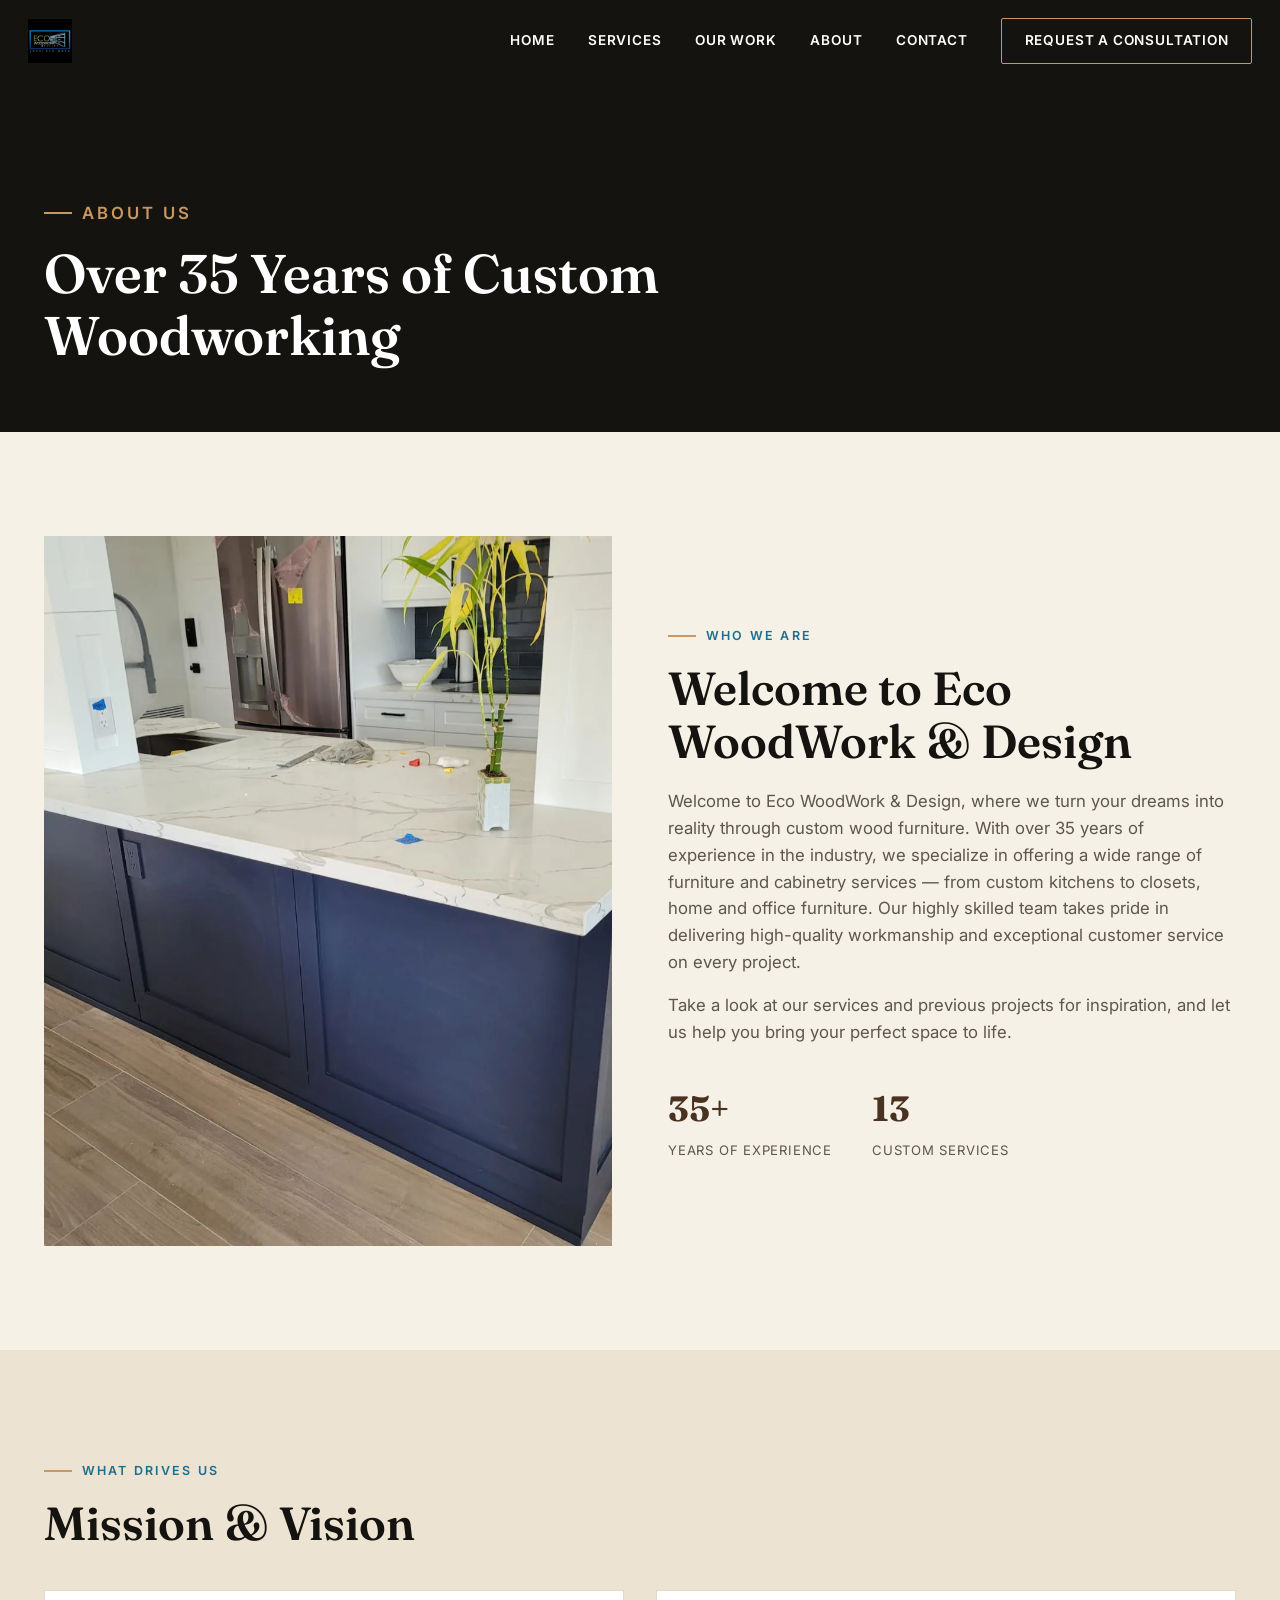
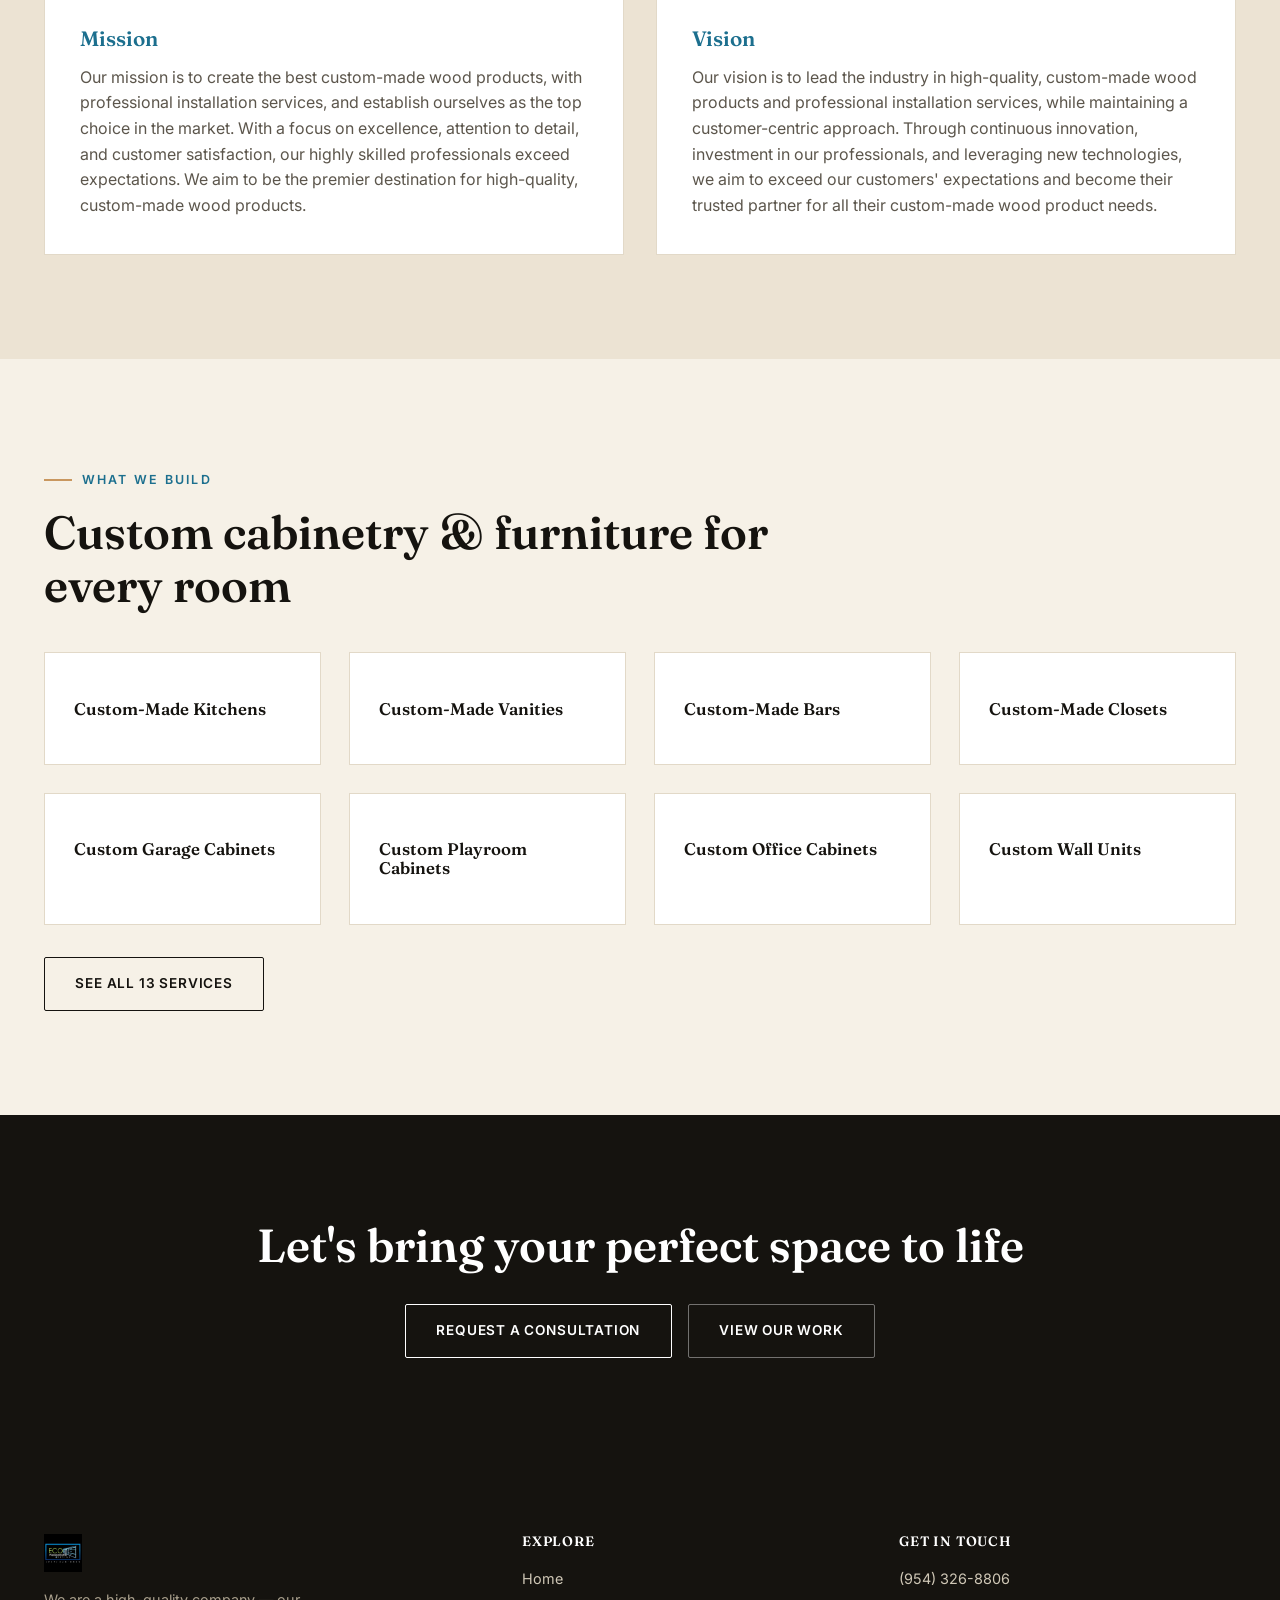
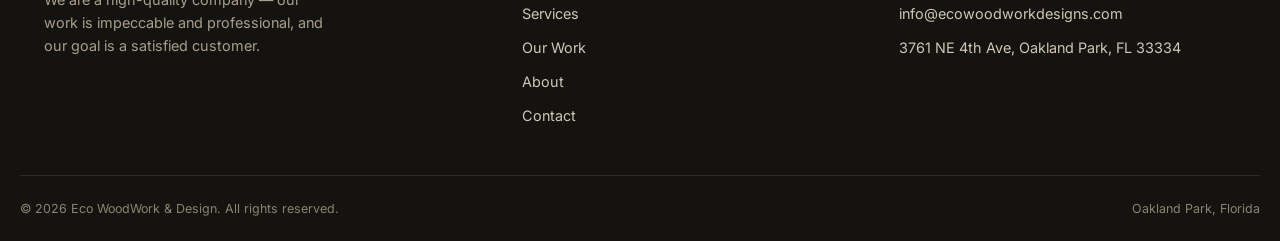
==== about/index.html @ cc2ccb41 "Build Eco WoodWork & Design site (kitchens, closets, vanities, bars, wall units, offices, custom fur" ====
<!DOCTYPE html>
<html lang="en">
<head>
<meta charset="UTF-8" />
<meta name="viewport" content="width=device-width, initial-scale=1.0" />
<title>About Us | Eco WoodWork &amp; Design</title>
<meta name="description" content="Eco WoodWork & Design has over 35 years of experience building custom kitchens, closets, and home and office furniture in Oakland Park, FL." />
<link rel="canonical" href="https://ecowoodworkdesigns.com/about/" />
<meta name="robots" content="index, follow" />
<link rel="icon" type="image/png" sizes="32x32" href="/assets/logo/favicon-32.png" />
<link rel="apple-touch-icon" sizes="180x180" href="/assets/logo/apple-touch-icon.png" />
<link rel="preconnect" href="https://fonts.googleapis.com" />
<link rel="preconnect" href="https://fonts.gstatic.com" crossorigin />
<link href="https://fonts.googleapis.com/css2?family=Fraunces:opsz,wght@9..144,500;9..144,600;9..144,700&family=Inter:wght@400;500;600;700&display=swap" rel="stylesheet" />
<link rel="stylesheet" href="/css/styles.css?v=1" />
</head>
<body>

<header class="site-header is-scrolled">
  <a href="/" class="logo" aria-label="Eco WoodWork & Design — home">
    <img src="/assets/logo/eco-logo.webp" alt="Eco WoodWork &amp; Design" width="46" height="46" />
  </a>
  <button class="menu-toggle" aria-label="Toggle menu" aria-expanded="false">
    <span></span><span></span><span></span>
  </button>
  <nav class="main-nav">
    <a href="/">Home</a>
    <a href="/services/">Services</a>
    <a href="/work/">Our Work</a>
    <a href="/about/">About</a>
    <a href="/contact/">Contact</a>
    <a href="/contact/" class="btn btn-solid nav-cta">Request a Consultation</a>
  </nav>
</header>

<section class="page-hero">
  <div class="container">
    <p class="eyebrow">About Us</p>
    <h1 data-animate>Over 35 Years of Custom Woodworking</h1>
  </div>
</section>

<section class="section">
  <div class="container about-block">
    <div data-animate>
      <img src="/assets/images/gallery/kitchens/kitchen-06.webp" alt="Custom kitchen island built by Eco WoodWork & Design" />
    </div>
    <div data-animate data-animate-delay="1">
      <p class="eyebrow">Who We Are</p>
      <h2 class="section-title">Welcome to Eco WoodWork &amp; Design</h2>
      <p style="color:var(--graphite); margin-top:1.2rem; font-size:1.05rem;">Welcome to Eco WoodWork &amp; Design, where we turn your dreams into reality through custom wood furniture. With over 35 years of experience in the industry, we specialize in offering a wide range of furniture and cabinetry services — from custom kitchens to closets, home and office furniture. Our highly skilled team takes pride in delivering high-quality workmanship and exceptional customer service on every project.</p>
      <p style="color:var(--graphite); margin-top:1rem; font-size:1.05rem;">Take a look at our services and previous projects for inspiration, and let us help you bring your perfect space to life.</p>
      <div class="stat-row">
        <div class="stat"><strong>35+</strong><span>Years of Experience</span></div>
        <div class="stat"><strong>13</strong><span>Custom Services</span></div>
      </div>
    </div>
  </div>
</section>

<section class="section" style="background:var(--cream-deep);">
  <div class="container">
    <p class="eyebrow" data-animate>What Drives Us</p>
    <h2 class="section-title" data-animate data-animate-delay="1">Mission &amp; Vision</h2>
    <div class="mv-grid" style="margin-top:2.5rem;">
      <div class="mv-card" data-animate>
        <h3>Mission</h3>
        <p>Our mission is to create the best custom-made wood products, with professional installation services, and establish ourselves as the top choice in the market. With a focus on excellence, attention to detail, and customer satisfaction, our highly skilled professionals exceed expectations. We aim to be the premier destination for high-quality, custom-made wood products.</p>
      </div>
      <div class="mv-card" data-animate data-animate-delay="1">
        <h3>Vision</h3>
        <p>Our vision is to lead the industry in high-quality, custom-made wood products and professional installation services, while maintaining a customer-centric approach. Through continuous innovation, investment in our professionals, and leveraging new technologies, we aim to exceed our customers' expectations and become their trusted partner for all their custom-made wood product needs.</p>
      </div>
    </div>
  </div>
</section>

<section class="section">
  <div class="container">
    <p class="eyebrow" data-animate>What We Build</p>
    <h2 class="section-title" data-animate data-animate-delay="1">Custom cabinetry &amp; furniture for every room</h2>
    <div class="grid cols-4" style="margin-top:2.5rem;">
      <div class="service-card" data-animate><h3 style="font-size:1.05rem;">Custom-Made Kitchens</h3></div>
      <div class="service-card" data-animate data-animate-delay="1"><h3 style="font-size:1.05rem;">Custom-Made Vanities</h3></div>
      <div class="service-card" data-animate data-animate-delay="2"><h3 style="font-size:1.05rem;">Custom-Made Bars</h3></div>
      <div class="service-card" data-animate data-animate-delay="3"><h3 style="font-size:1.05rem;">Custom-Made Closets</h3></div>
      <div class="service-card" data-animate><h3 style="font-size:1.05rem;">Custom Garage Cabinets</h3></div>
      <div class="service-card" data-animate data-animate-delay="1"><h3 style="font-size:1.05rem;">Custom Playroom Cabinets</h3></div>
      <div class="service-card" data-animate data-animate-delay="2"><h3 style="font-size:1.05rem;">Custom Office Cabinets</h3></div>
      <div class="service-card" data-animate data-animate-delay="3"><h3 style="font-size:1.05rem;">Custom Wall Units</h3></div>
    </div>
    <div class="btn-row" style="margin-top:2rem;" data-animate>
      <a href="/services/" class="btn">See All 13 Services</a>
    </div>
  </div>
</section>

<section class="section" style="background:var(--ink); color:var(--white); text-align:center;">
  <div class="container">
    <h2 class="section-title" style="margin:0 auto; text-align:center; color:var(--white);" data-animate>Let's bring your perfect space to life</h2>
    <div class="btn-row" style="justify-content:center; margin-top:2rem;" data-animate data-animate-delay="1">
      <a href="/contact/" class="btn btn-light">Request a Consultation</a>
      <a href="/work/" class="btn" style="border-color:rgba(255,255,255,.4); color:var(--white);">View Our Work</a>
    </div>
  </div>
</section>

<footer class="site-footer">
  <div class="container footer-grid">
    <div>
      <a href="/" class="logo">
        <img src="/assets/logo/eco-logo.webp" alt="Eco WoodWork &amp; Design" width="42" height="42" />
      </a>
      <p class="footer-tagline">We are a high-quality company — our work is impeccable and professional, and our goal is a satisfied customer.</p>
    </div>
    <div>
      <h4>Explore</h4>
      <div class="footer-links">
        <a href="/">Home</a>
        <a href="/services/">Services</a>
        <a href="/work/">Our Work</a>
        <a href="/about/">About</a>
        <a href="/contact/">Contact</a>
      </div>
    </div>
    <div>
      <h4>Get In Touch</h4>
      <div class="footer-links">
        <a href="tel:+19543268806">(954) 326-8806</a>
        <a href="mailto:info@ecowoodworkdesigns.com">info@ecowoodworkdesigns.com</a>
        <a href="/contact/">3761 NE 4th Ave, Oakland Park, FL 33334</a>
      </div>
    </div>
  </div>
  <div class="container footer-bottom">
    <span>&copy; <span data-year></span> Eco WoodWork &amp; Design. All rights reserved.</span>
    <span>Oakland Park, Florida</span>
  </div>
</footer>

<script src="/js/main.js?v=1"></script>
</body>
</html>
---- css/styles.css ----
/* ============================================================
   ECO WOODWORK & DESIGN — Design System
   ============================================================ */

:root{
  --ink:#15130f;
  --ink-soft:#2a251d;
  --wood-dark:#4a3221;
  --wood:#8a5a34;
  --wood-light:#c9975f;
  --cream:#f6f1e7;
  --cream-deep:#ece3d3;
  --white:#ffffff;
  --graphite:#5c564c;
  --line:#e2d9c8;
  --cyan:#2e9fc4;
  --cyan-deep:#1c6f8e;
  --green:#6fa84b;

  --font-head:'Fraunces', Georgia, 'Times New Roman', serif;
  --font-body:'Inter', -apple-system, BlinkMacSystemFont, 'Segoe UI', sans-serif;

  --section-pad: 6.5rem;
  --container-w: 1240px;

  --ease: cubic-bezier(.22,.68,.32,1);
}

*,*::before,*::after{ box-sizing:border-box; }
html,body{ margin:0; padding:0; }
html{ overflow-x:clip; scroll-behavior:smooth; }
body{
  overflow-x:clip;
  background:var(--cream);
  color:var(--ink);
  font-family:var(--font-body);
  font-size:16px;
  line-height:1.6;
  -webkit-font-smoothing:antialiased;
}
@media (prefers-reduced-motion: reduce){
  html{ scroll-behavior:auto; }
}

img{ max-width:100%; display:block; }
a{ color:inherit; text-decoration:none; }
ul{ margin:0; padding:0; list-style:none; }
h1,h2,h3,h4{ font-family:var(--font-head); font-weight:600; line-height:1.15; margin:0; color:var(--ink); }
p{ margin:0; }
button{ font-family:inherit; cursor:pointer; }

:focus-visible{ outline:2px solid var(--cyan); outline-offset:3px; }

.container{ max-width:var(--container-w); margin:0 auto; padding:0 1.5rem; }
.section{ padding:var(--section-pad) 0; }
@media (max-width:720px){
  :root{ --section-pad:4rem; }
}

.eyebrow{
  display:inline-flex; align-items:center; gap:.6rem;
  font-size:.78rem; letter-spacing:.18em; text-transform:uppercase;
  color:var(--cyan-deep); font-weight:600; margin:0 0 1rem;
}
.eyebrow::before{ content:''; width:28px; height:2px; background:var(--wood-light); }

.section-title{ font-size:clamp(2rem,4vw,2.9rem); max-width:26ch; }
.section-lede{ font-size:1.1rem; color:var(--graphite); max-width:56ch; margin-top:1rem; }

/* ---------------- Buttons ---------------- */
.btn{
  display:inline-flex; align-items:center; justify-content:center; gap:.5rem;
  padding:.95rem 1.9rem; border-radius:2px; border:1.5px solid var(--ink);
  background:transparent; color:var(--ink);
  font-size:.85rem; font-weight:600; letter-spacing:.06em; text-transform:uppercase;
  transition:background .25s var(--ease), color .25s var(--ease), border-color .25s var(--ease), transform .2s var(--ease);
}
.btn:hover{ background:var(--ink); color:var(--white); transform:translateY(-2px); }
.btn-solid{ background:var(--ink); color:var(--white); }
.btn-solid:hover{ background:var(--wood-dark); border-color:var(--wood-dark); }
.btn-light{ border-color:var(--white); color:var(--white); }
.btn-light:hover{ background:var(--white); color:var(--ink); }
.btn-cyan{ background:var(--cyan-deep); border-color:var(--cyan-deep); color:var(--white); }
.btn-cyan:hover{ background:var(--cyan); border-color:var(--cyan); }
.btn-row{ display:flex; gap:1rem; flex-wrap:wrap; }

/* ---------------- Header / Nav ---------------- */
.site-header{
  position:fixed; top:0; left:0; right:0; z-index:1000;
  display:flex; align-items:center; justify-content:space-between;
  padding:1.1rem 1.75rem;
  transition:padding .3s var(--ease);
}
.site-header::before{
  content:''; position:absolute; inset:0; z-index:-1;
  background:rgba(21,19,15,0);
  transition:background .3s var(--ease), backdrop-filter .3s var(--ease);
}
.site-header.is-scrolled::before{
  background:rgba(21,19,15,.92);
  backdrop-filter:blur(10px);
}
.site-header.is-scrolled{ padding:.7rem 1.75rem; }

.logo{ display:flex; align-items:center; gap:.6rem; z-index:2; }
.logo img{ height:44px; width:auto; }
.logo small{ display:none; }

.main-nav{
  display:flex; align-items:center; gap:2.1rem;
}
.main-nav a{
  color:var(--white); font-size:.85rem; font-weight:600;
  letter-spacing:.06em; text-transform:uppercase;
  padding:.4rem 0; position:relative;
}
.main-nav a:not(.btn)::after{
  content:''; position:absolute; left:0; bottom:-2px; width:0; height:1px;
  background:var(--wood-light); transition:width .25s var(--ease);
}
.main-nav a:not(.btn):hover::after{ width:100%; }
.main-nav .nav-cta{
  border:1.5px solid var(--wood-light); color:var(--white);
  padding:.7rem 1.4rem; border-radius:2px;
}
.main-nav .nav-cta:hover{ background:var(--wood-light); color:var(--ink); }

.menu-toggle{
  display:none; flex-direction:column; justify-content:center; gap:5px;
  width:42px; height:42px; background:transparent; border:none; z-index:2;
}
.menu-toggle span{ display:block; width:24px; height:2px; background:var(--white); transition:transform .25s var(--ease), opacity .25s var(--ease); }
.menu-toggle[aria-expanded="true"] span:nth-child(1){ transform:translateY(7px) rotate(45deg); }
.menu-toggle[aria-expanded="true"] span:nth-child(2){ opacity:0; }
.menu-toggle[aria-expanded="true"] span:nth-child(3){ transform:translateY(-7px) rotate(-45deg); }

@media (max-width:900px){
  .menu-toggle{ display:flex; }
  .main-nav{
    position:fixed; inset:0; z-index:1;
    flex-direction:column; justify-content:center; align-items:flex-start;
    gap:1.4rem; padding:2rem 2rem;
    background:var(--ink);
    transform:translateX(100%); transition:transform .35s var(--ease);
  }
  .main-nav.is-open{ transform:translateX(0); }
  .main-nav a{ font-size:1.4rem; }
  .main-nav .nav-cta{ margin-top:1rem; }
}

/* ---------------- Hero ---------------- */
.hero{
  position:relative; min-height:100svh; display:flex; align-items:flex-end;
  background:var(--ink); color:var(--white); overflow:clip;
}
.hero-media{ position:absolute; inset:0; z-index:0; }
.hero-media img{ width:100%; height:100%; object-fit:cover; }
.hero-media::after{
  content:''; position:absolute; inset:0;
  background:linear-gradient(180deg, rgba(10,9,7,.35) 0%, rgba(10,9,7,.35) 40%, rgba(10,9,7,.88) 100%);
}
.hero-content{ position:relative; z-index:1; padding:8rem 1.5rem 5rem; max-width:var(--container-w); margin:0 auto; width:100%; }
.hero-eyebrow{
  font-size:.8rem; letter-spacing:.22em; text-transform:uppercase; color:var(--wood-light);
  font-weight:600; margin-bottom:1.2rem;
}
.hero-title{
  font-size:clamp(2.6rem,6vw,4.6rem); max-width:16ch; color:var(--white);
}
.hero-sub{ font-size:1.15rem; max-width:48ch; margin-top:1.3rem; color:#e9e2d3; }
.hero-actions{ display:flex; gap:1rem; margin-top:2.2rem; flex-wrap:wrap; }

/* ---------------- Data-animate ---------------- */
[data-animate]{
  opacity:0; transform:translateY(28px);
  transition:opacity .7s var(--ease), transform .7s var(--ease);
}
[data-animate].is-visible{ opacity:1; transform:none; }
[data-animate-delay="1"]{ transition-delay:.08s; }
[data-animate-delay="2"]{ transition-delay:.16s; }
[data-animate-delay="3"]{ transition-delay:.24s; }
[data-animate-delay="4"]{ transition-delay:.32s; }
@media (prefers-reduced-motion: reduce){
  [data-animate]{ opacity:1; transform:none; transition:none; }
}

/* ---------------- Brand statement ---------------- */
.statement{
  text-align:center; padding:5rem 0;
}
.statement p{
  font-family:var(--font-head); font-size:clamp(1.5rem,3vw,2.2rem);
  line-height:1.5; max-width:20ch; margin:0 auto; color:var(--ink-soft);
}
.statement .cyan{ color:var(--cyan-deep); }

/* ---------------- Cards / Grids ---------------- */
.grid{ display:grid; gap:1.75rem; }
.cols-2{ grid-template-columns:repeat(2,1fr); }
.cols-3{ grid-template-columns:repeat(3,1fr); }
.cols-4{ grid-template-columns:repeat(4,1fr); }
@media (max-width:960px){ .cols-3,.cols-4{ grid-template-columns:repeat(2,1fr); } }
@media (max-width:620px){ .cols-2,.cols-3,.cols-4{ grid-template-columns:1fr; } }

.service-card{
  background:var(--white); border:1px solid var(--line); padding:2.2rem 1.8rem;
  transition:transform .3s var(--ease), box-shadow .3s var(--ease), border-color .3s var(--ease);
}
.service-card:hover{ transform:translateY(-6px); box-shadow:0 20px 40px -20px rgba(21,19,15,.25); border-color:var(--wood-light); }
.service-card .num{ font-family:var(--font-head); font-size:.9rem; color:var(--wood-light); font-weight:600; }
.service-card h3{ font-size:1.25rem; margin:.7rem 0 .6rem; }
.service-card p{ color:var(--graphite); font-size:.95rem; }

/* ---------------- Process steps ---------------- */
.process-list{ display:grid; grid-template-columns:repeat(auto-fit,minmax(200px,1fr)); gap:1.5rem; margin-top:3rem; }
.process-step{
  position:relative; padding:1.8rem 1.4rem; background:var(--white); border:1px solid var(--line);
}
.process-step .step-num{
  display:inline-flex; align-items:center; justify-content:center;
  width:38px; height:38px; border-radius:50%; background:var(--wood-dark); color:var(--white);
  font-family:var(--font-head); font-weight:600; margin-bottom:1rem;
}
.process-step h4{ font-size:1.05rem; margin-bottom:.5rem; }
.process-step p{ font-size:.88rem; color:var(--graphite); }

/* ---------------- Featured work teaser / gallery ---------------- */
.masonry{
  columns:3 280px; column-gap:1.1rem;
}
.masonry figure{
  break-inside:avoid; margin:0 0 1.1rem; overflow:hidden; position:relative; background:var(--ink);
  cursor:zoom-in;
}
.masonry figure img{ width:100%; height:auto; display:block; transition:transform .5s var(--ease); }
.masonry figure:hover img{ transform:scale(1.045); }
.masonry figcaption{
  position:absolute; left:0; right:0; bottom:0; padding:1.4rem 1.1rem .9rem;
  background:linear-gradient(0deg, rgba(10,9,7,.82), transparent);
  color:var(--white); font-size:.82rem; letter-spacing:.04em; text-transform:uppercase; font-weight:600;
  opacity:0; transform:translateY(8px); transition:opacity .3s var(--ease), transform .3s var(--ease);
}
.masonry figure:hover figcaption{ opacity:1; transform:none; }
@media (max-width:720px){ .masonry{ columns:2 200px; } }
@media (max-width:460px){ .masonry{ columns:1; } }

.placeholder-figure{
  display:flex; align-items:center; justify-content:center; aspect-ratio:4/5;
  background:repeating-linear-gradient(135deg, var(--cream-deep), var(--cream-deep) 12px, var(--cream) 12px, var(--cream) 24px);
  border:1px dashed var(--wood-light); color:var(--graphite);
  font-size:.8rem; letter-spacing:.06em; text-transform:uppercase; text-align:center; padding:1.5rem;
}

.filter-bar{ display:flex; flex-wrap:wrap; gap:.6rem; margin:2.2rem 0 2.5rem; }
.filter-btn{
  padding:.55rem 1.15rem; border:1.5px solid var(--line); background:var(--white);
  font-size:.78rem; font-weight:600; letter-spacing:.05em; text-transform:uppercase;
  border-radius:999px; color:var(--graphite); transition:all .25s var(--ease);
}
.filter-btn:hover{ border-color:var(--wood-light); color:var(--ink); }
.filter-btn.is-active{ background:var(--ink); border-color:var(--ink); color:var(--white); }

/* Lightbox */
.lightbox{
  position:fixed; inset:0; z-index:2000; background:rgba(10,9,7,.95);
  display:flex; align-items:center; justify-content:center; padding:2rem;
  opacity:0; pointer-events:none; transition:opacity .3s var(--ease);
}
.lightbox.is-open{ opacity:1; pointer-events:auto; }
.lightbox img{ max-width:100%; max-height:88vh; margin:0 auto; }
.lightbox-close{
  position:absolute; top:1.5rem; right:1.5rem; width:44px; height:44px;
  border:1.5px solid rgba(255,255,255,.4); background:transparent; color:var(--white);
  border-radius:50%; font-size:1.3rem; line-height:1;
}
.lightbox-cap{ position:absolute; bottom:1.6rem; left:0; right:0; text-align:center; color:#e9e2d3; font-size:.85rem; letter-spacing:.04em; text-transform:uppercase; }

/* ---------------- About ---------------- */
.about-block{ display:grid; grid-template-columns:1fr 1fr; gap:3.5rem; align-items:center; }
.about-block img{ width:100%; height:100%; object-fit:cover; aspect-ratio:4/5; }
@media (max-width:820px){ .about-block{ grid-template-columns:1fr; } }
.stat-row{ display:flex; gap:2.5rem; margin-top:2.2rem; flex-wrap:wrap; }
.stat{ }
.stat strong{ display:block; font-family:var(--font-head); font-size:2.2rem; color:var(--wood-dark); }
.stat span{ font-size:.82rem; text-transform:uppercase; letter-spacing:.06em; color:var(--graphite); }

.mv-grid{ display:grid; grid-template-columns:1fr 1fr; gap:2rem; margin-top:1rem; }
@media (max-width:720px){ .mv-grid{ grid-template-columns:1fr; } }
.mv-card{ background:var(--white); border:1px solid var(--line); padding:2.2rem; }
.mv-card h3{ color:var(--cyan-deep); font-size:1.3rem; margin-bottom:.9rem; }
.mv-card p{ color:var(--graphite); }

/* ---------------- Contact ---------------- */
.contact-grid{ display:grid; grid-template-columns:1.1fr .9fr; gap:3.5rem; }
@media (max-width:900px){ .contact-grid{ grid-template-columns:1fr; } }
.contact-form{ display:flex; flex-direction:column; gap:1.2rem; }
.form-grid{ display:grid; grid-template-columns:1fr 1fr; gap:1.2rem; }
@media (max-width:560px){ .form-grid{ grid-template-columns:1fr; } }
.form-grid label,.contact-form > label{
  display:flex; flex-direction:column; gap:.5rem; font-size:.82rem; font-weight:600;
  letter-spacing:.04em; text-transform:uppercase; color:var(--ink-soft);
}
.full-width{ grid-column:1/-1; }
input,textarea{
  font-family:inherit; font-size:1rem; padding:.85rem 1rem; border:1.5px solid var(--line);
  background:var(--white); color:var(--ink); border-radius:2px; transition:border-color .2s var(--ease);
}
input:focus,textarea:focus{ border-color:var(--cyan); }
textarea{ resize:vertical; min-height:140px; }
.form-status{ font-size:.88rem; min-height:1.2em; }
.form-status.is-success{ color:var(--green); }
.form-status.is-error{ color:#b6462f; }

.contact-info-card{ background:var(--ink); color:var(--white); padding:2.6rem; }
.contact-info-card h3{ color:var(--white); font-size:1.3rem; margin-bottom:1.4rem; }
.contact-info-list{ display:flex; flex-direction:column; gap:1.2rem; }
.contact-info-list a,.contact-info-list span{ display:block; color:#e9e2d3; font-size:.95rem; }
.contact-info-list strong{ display:block; color:var(--wood-light); font-size:.75rem; text-transform:uppercase; letter-spacing:.06em; margin-bottom:.3rem; }
.contact-info-list a:hover{ color:var(--white); }
.map-wrap{ margin-top:1.6rem; border:1px solid rgba(255,255,255,.15); }
.map-wrap iframe{ width:100%; height:220px; border:0; filter:grayscale(.3); }

/* ---------------- Footer ---------------- */
.site-footer{ background:var(--ink); color:#cfc7b6; padding:4.5rem 0 0; }
.footer-grid{ display:grid; grid-template-columns:1.3fr 1fr 1fr; gap:2.5rem; padding-bottom:3rem; }
@media (max-width:720px){ .footer-grid{ grid-template-columns:1fr; } }
.site-footer .logo img{ height:38px; }
.footer-tagline{ margin-top:1rem; font-size:.9rem; max-width:32ch; color:#a89f8c; }
.site-footer h4{ color:var(--white); font-size:.85rem; letter-spacing:.06em; text-transform:uppercase; margin-bottom:1.1rem; }
.footer-links{ display:flex; flex-direction:column; gap:.7rem; }
.footer-links a{ font-size:.9rem; color:#cfc7b6; }
.footer-links a:hover{ color:var(--wood-light); }
.footer-bottom{
  display:flex; justify-content:space-between; flex-wrap:wrap; gap:.6rem;
  padding:1.4rem 0; border-top:1px solid rgba(255,255,255,.1); font-size:.78rem; color:#8b8371;
}

/* ---------------- Page hero (interior pages) ---------------- */
.page-hero{
  background:var(--ink); color:var(--white); padding:calc(var(--section-pad) + 5rem) 0 4rem;
}
.page-hero .eyebrow{ color:var(--wood-light); }
.page-hero h1{ color:var(--white); font-size:clamp(2.2rem,4.5vw,3.4rem); max-width:22ch; }
.page-hero p{ color:#d8d0bf; max-width:56ch; margin-top:1rem; font-size:1.05rem; }

.notice-band{
  background:var(--cream-deep); border:1px dashed var(--wood-light);
  padding:1.1rem 1.4rem; font-size:.88rem; color:var(--graphite); margin-top:2rem;
}
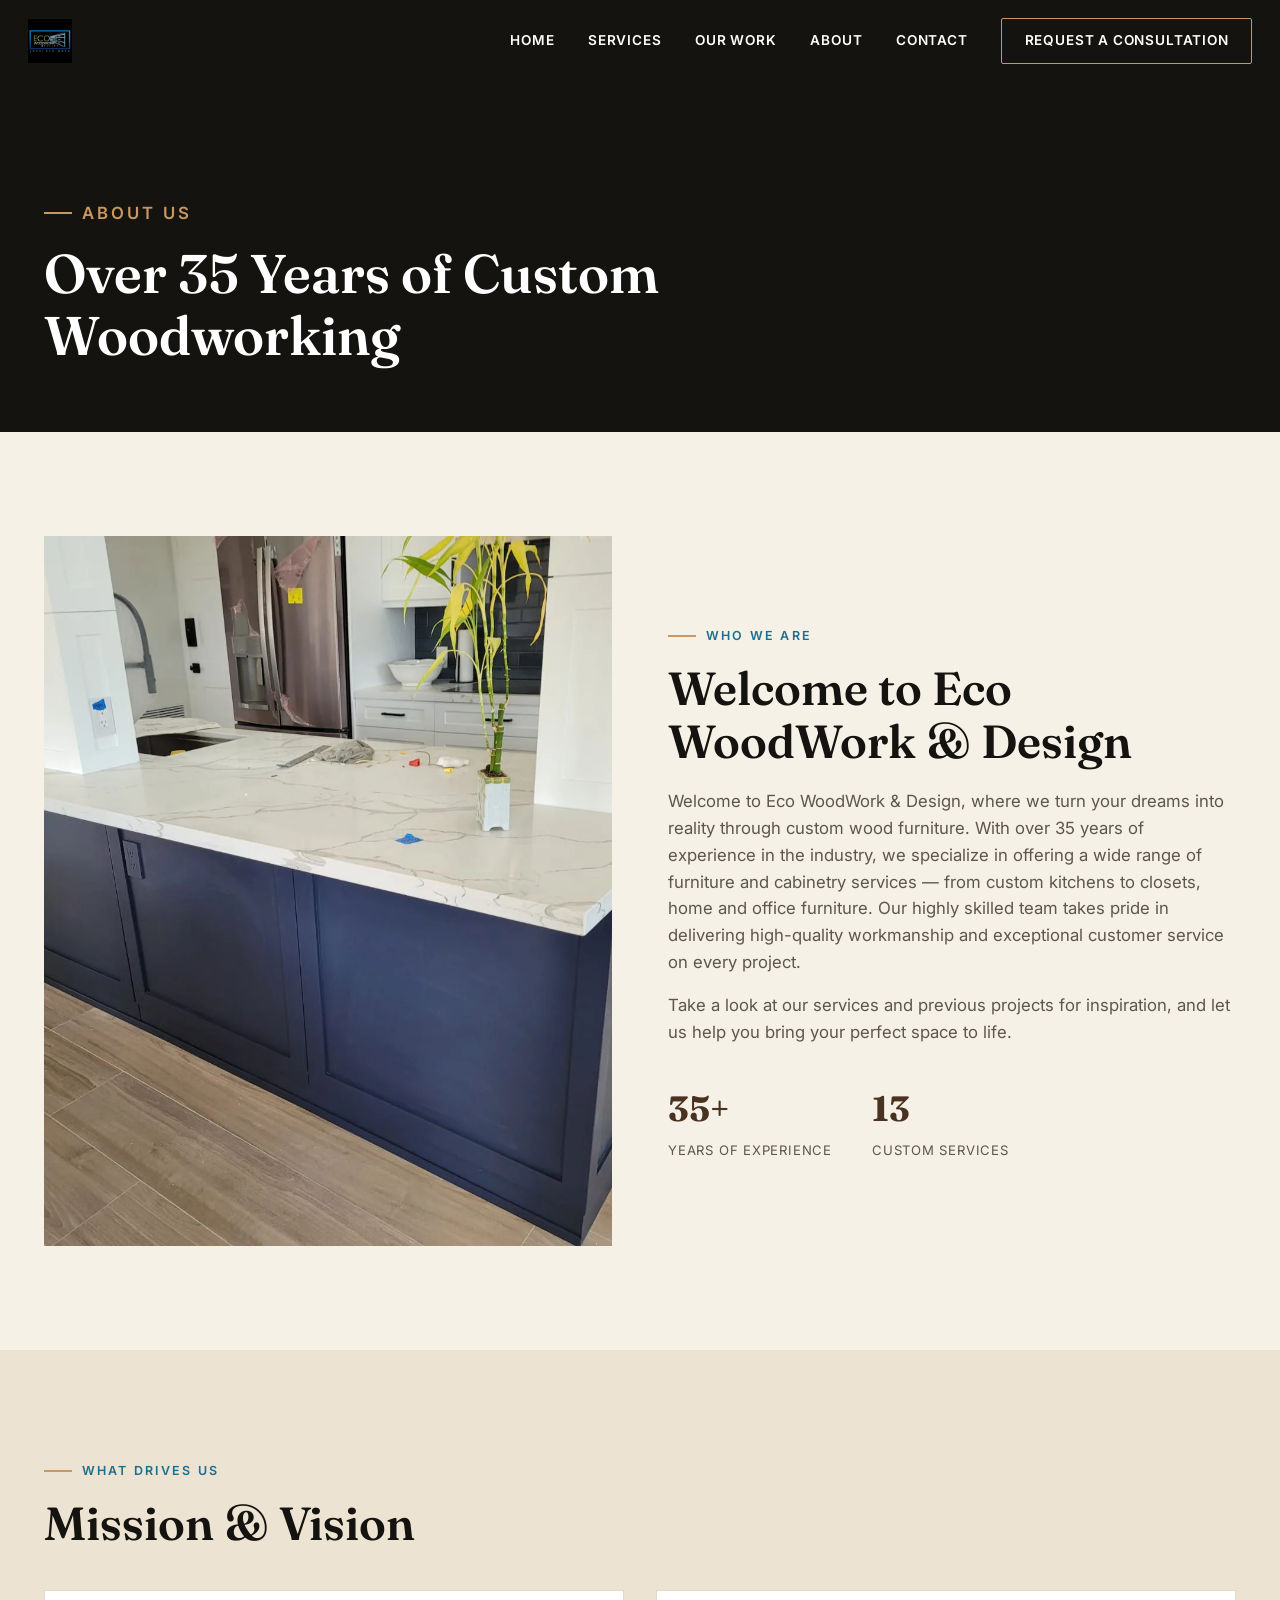
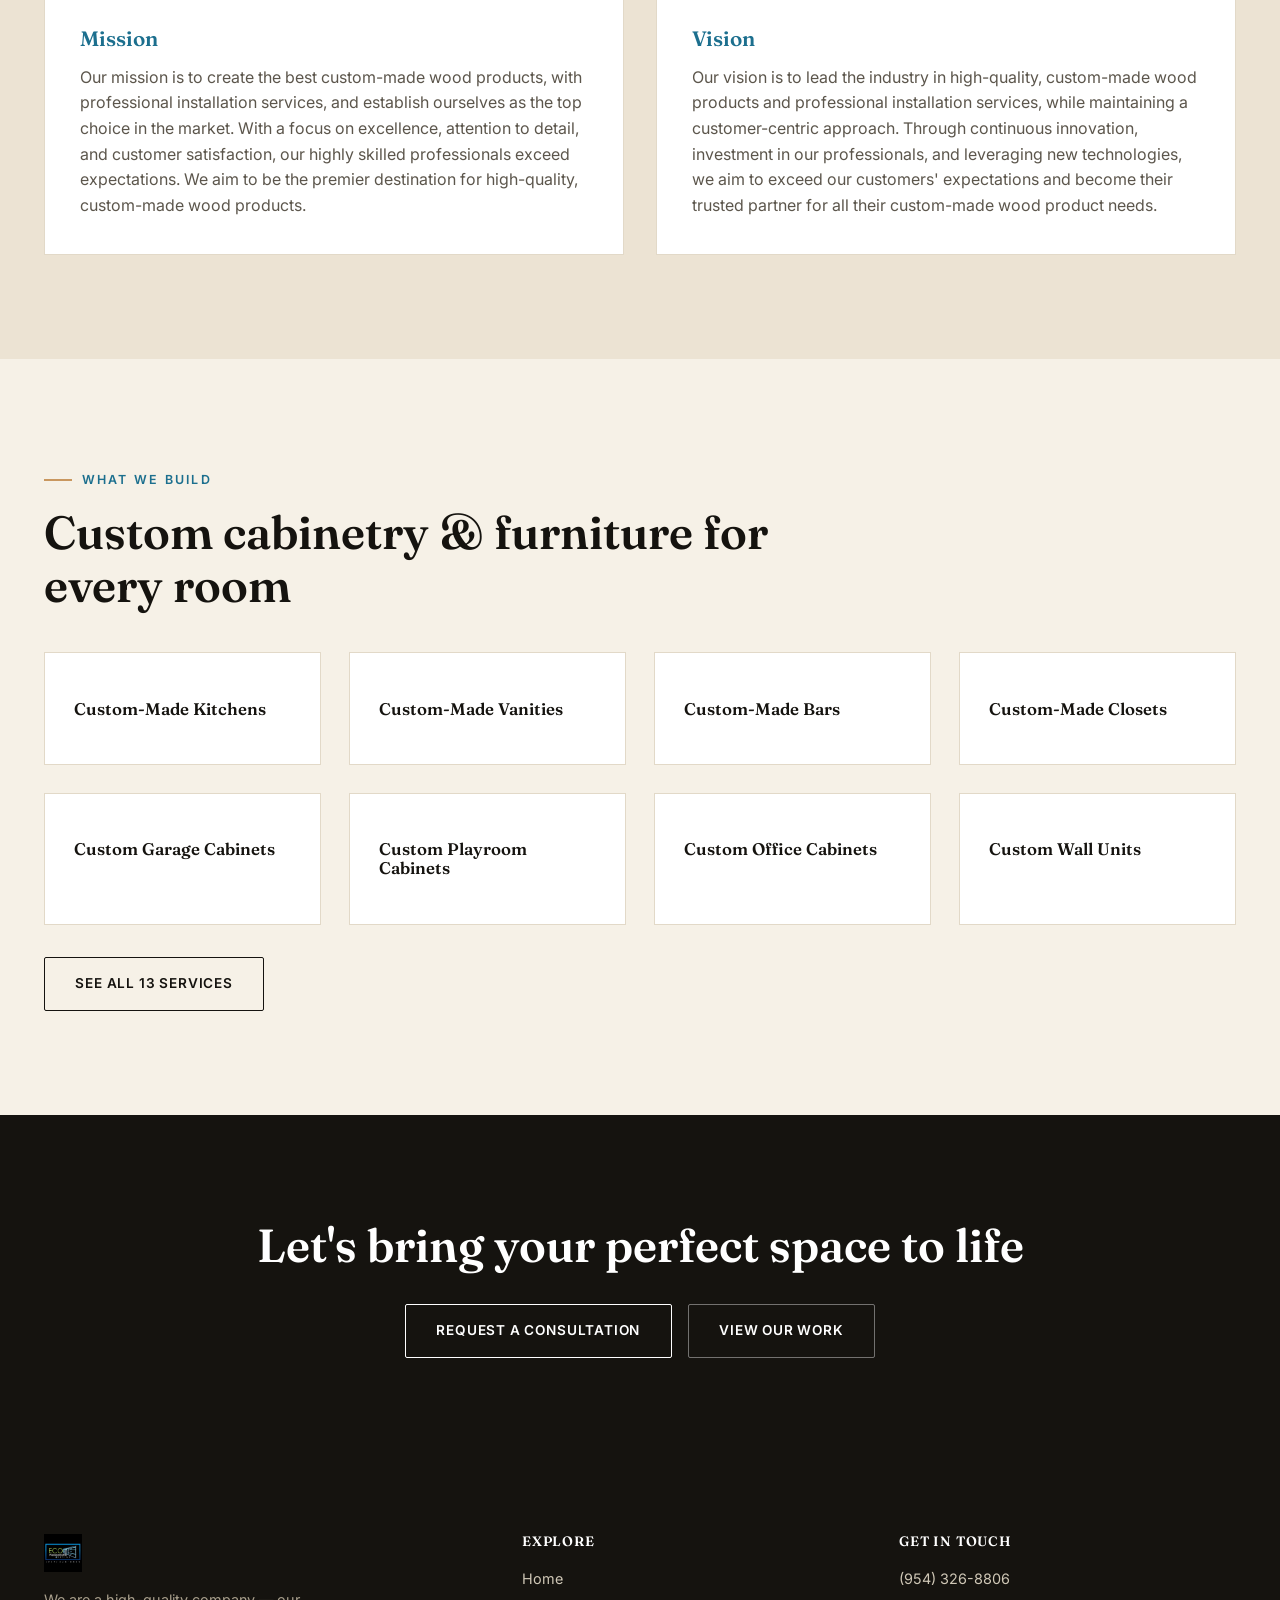
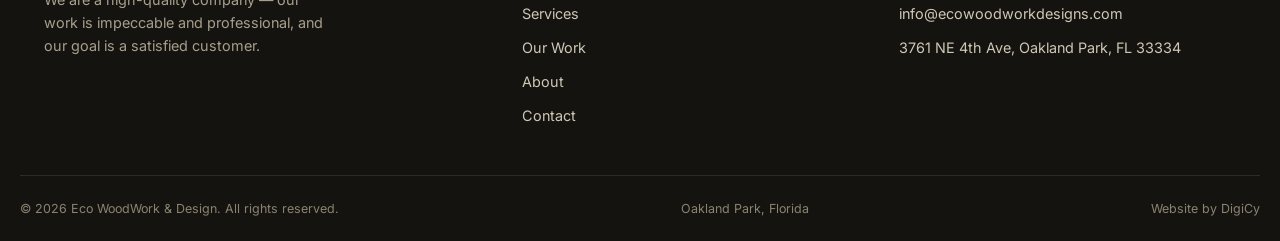
==== commit f2b92c45: "Agregar crédito 'Website by DigiCy' con enlace en el footer de todas las páginas" ====
--- a/about/index.html
+++ b/about/index.html
@@ -135,6 +135,7 @@
   <div class="container footer-bottom">
     <span>&copy; <span data-year></span> Eco WoodWork &amp; Design. All rights reserved.</span>
     <span>Oakland Park, Florida</span>
+    <span>Website by <a href="https://digicyus.com" target="_blank" rel="noopener">DigiCy</a></span>
   </div>
 </footer>
 
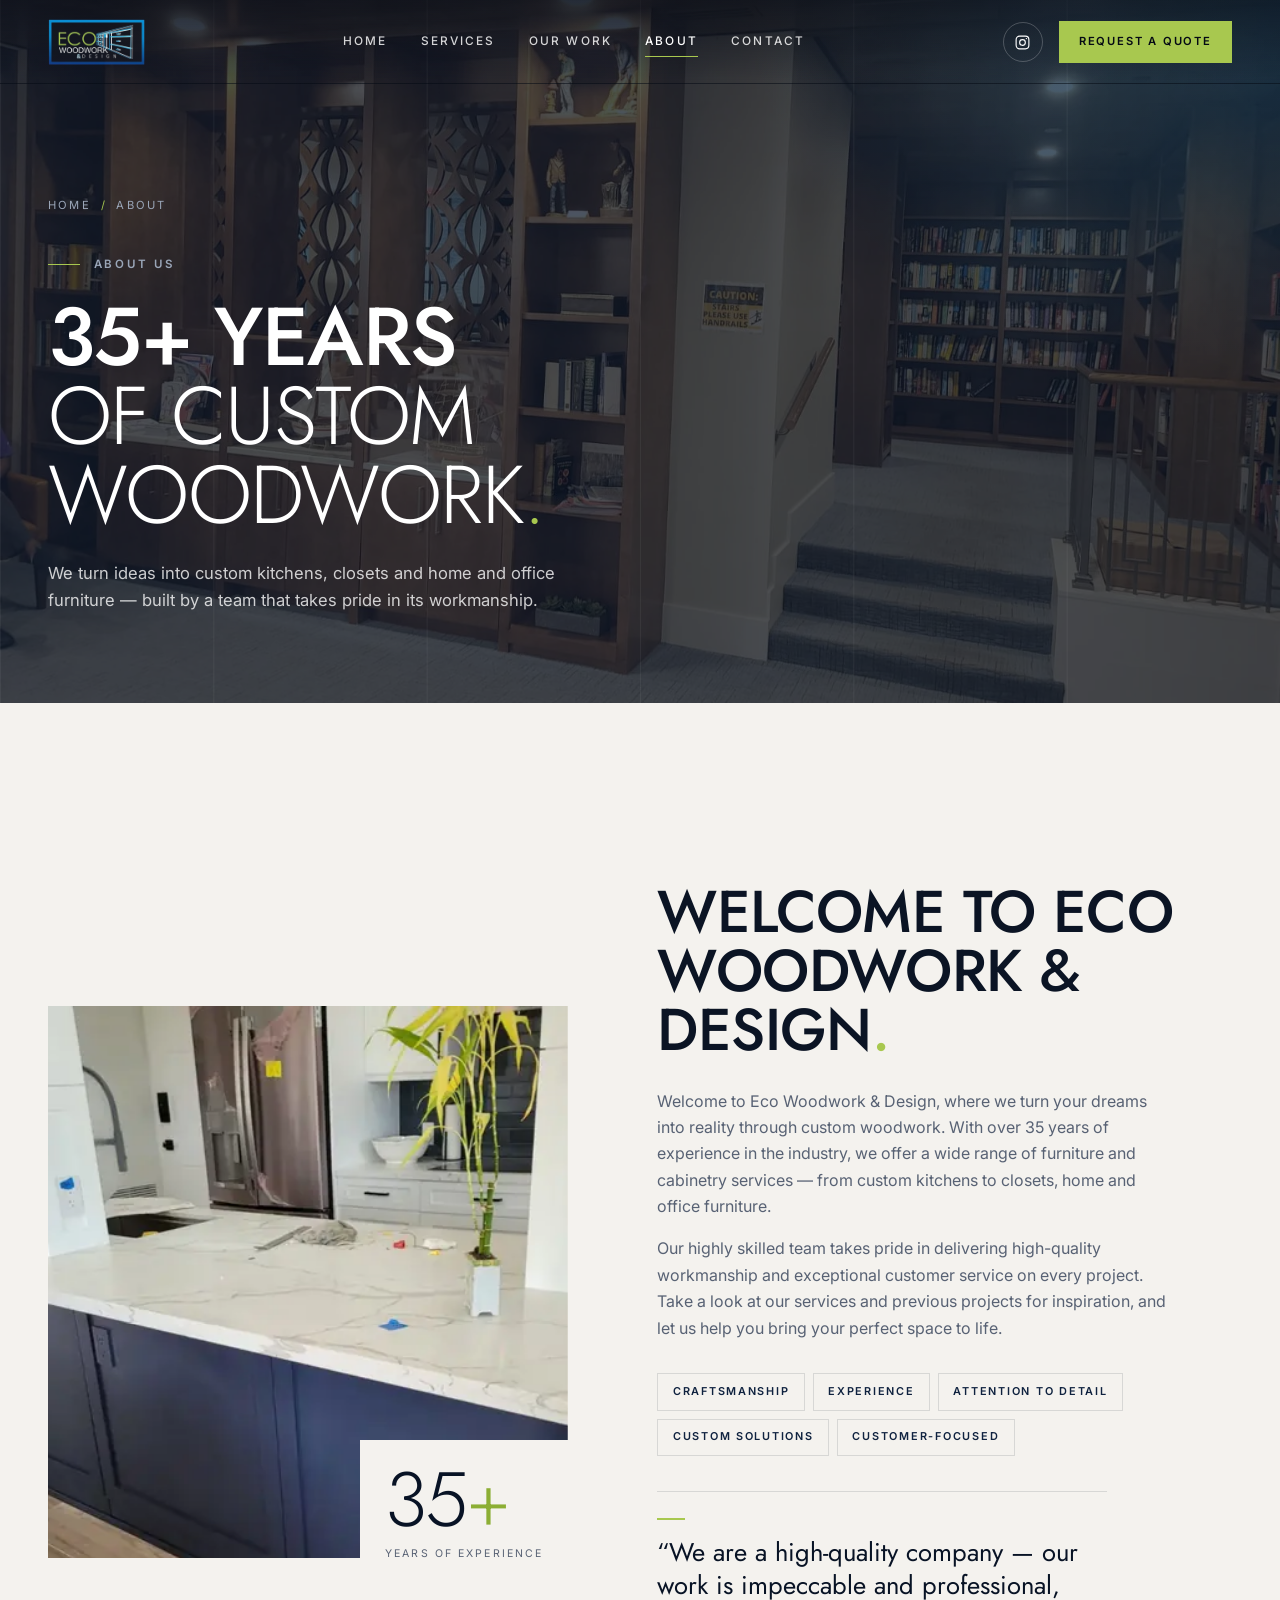
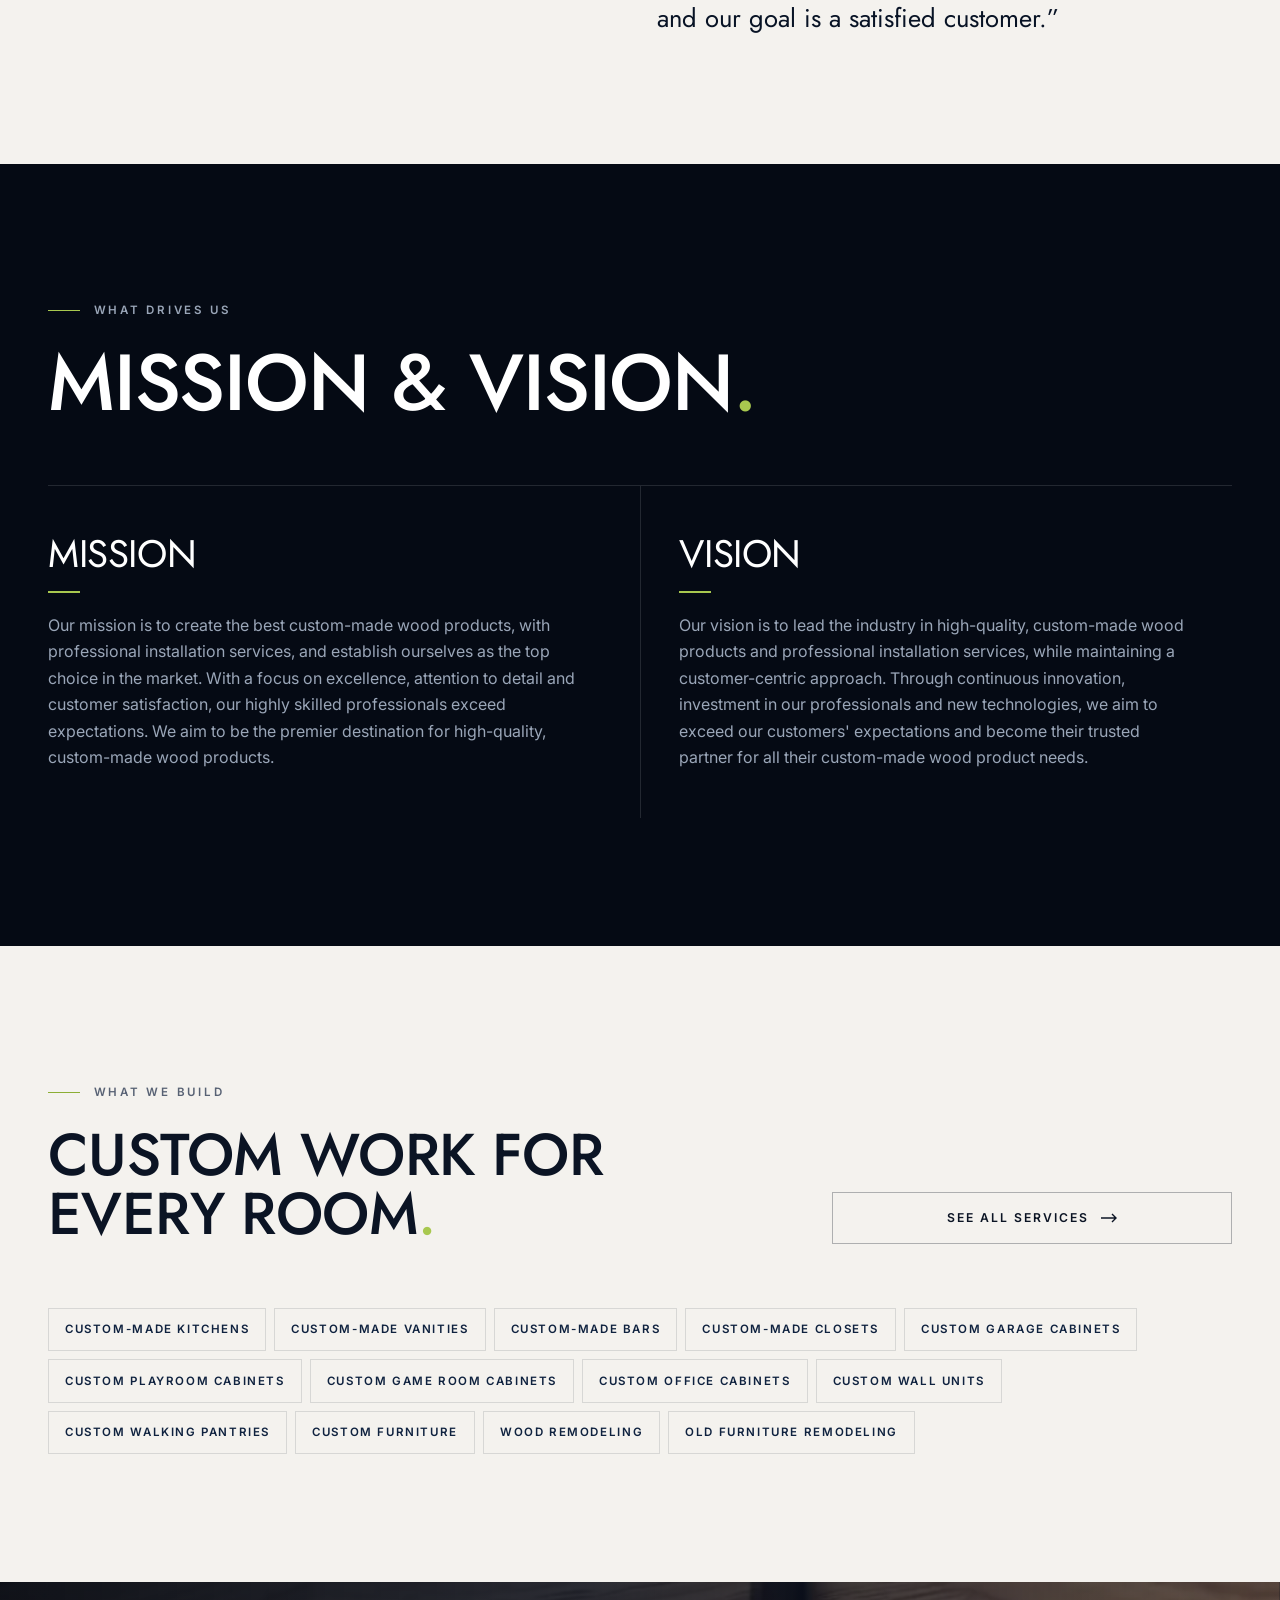
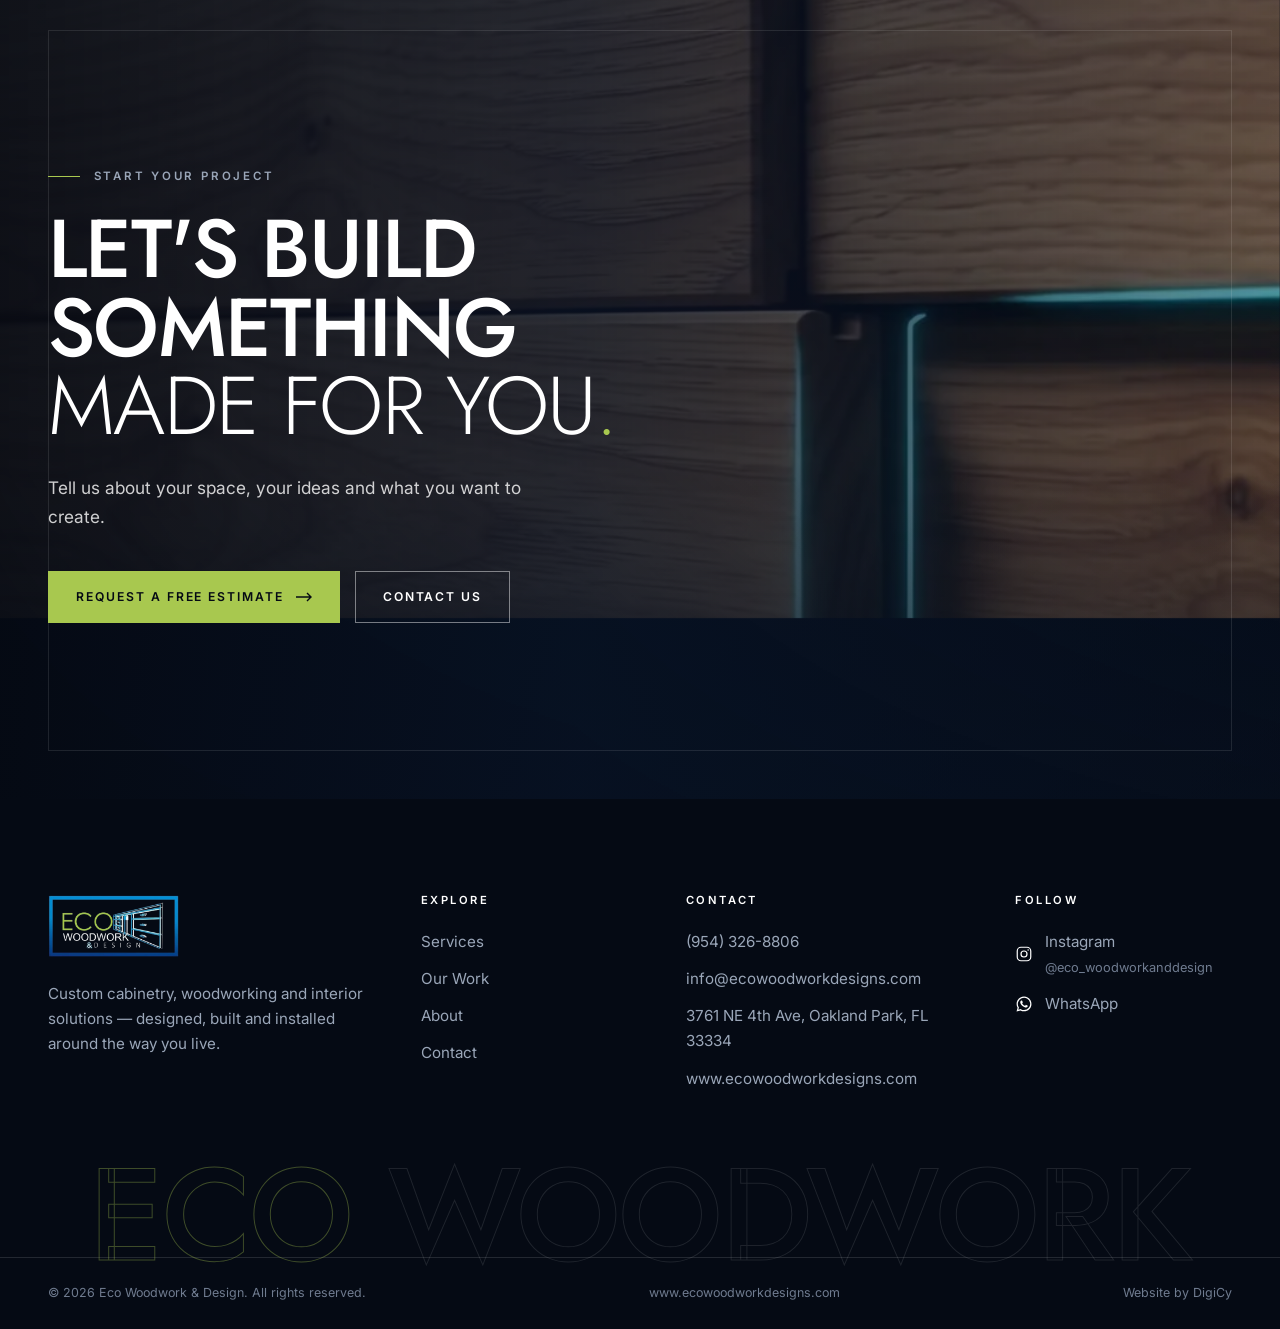
==== commit 7a350ba2: "Rediseño premium del sitio Eco Woodwork & Design con video hero - Hero a pantalla completa con el vi" ====
--- a/about/index.html
+++ b/about/index.html
@@ -2,74 +2,106 @@
 <html lang="en">
 <head>
 <meta charset="UTF-8" />
-<meta name="viewport" content="width=device-width, initial-scale=1.0" />
-<title>About Us | Eco WoodWork &amp; Design</title>
-<meta name="description" content="Eco WoodWork & Design has over 35 years of experience building custom kitchens, closets, and home and office furniture in Oakland Park, FL." />
+<meta name="viewport" content="width=device-width, initial-scale=1.0, viewport-fit=cover" />
+<title>About | Eco Woodwork &amp; Design — 35+ Years of Custom Woodworking</title>
+<meta name="description" content="Eco Woodwork &amp; Design has over 35 years of experience building custom kitchens, closets and home and office furniture in Oakland Park, FL." />
 <link rel="canonical" href="https://ecowoodworkdesigns.com/about/" />
 <meta name="robots" content="index, follow" />
+<meta name="theme-color" content="#081325" />
+<meta property="og:type" content="website" />
+<meta property="og:site_name" content="Eco Woodwork &amp; Design" />
+<meta property="og:title" content="About | Eco Woodwork &amp; Design" />
+<meta property="og:description" content="Over 35 years of custom woodworking — kitchens, closets and home and office furniture, built with care." />
+<meta property="og:image" content="https://ecowoodworkdesigns.com/assets/images/og-eco-woodwork.jpg" />
+<meta property="og:url" content="https://ecowoodworkdesigns.com/about/" />
+<meta name="twitter:card" content="summary_large_image" />
 <link rel="icon" type="image/png" sizes="32x32" href="/assets/logo/favicon-32.png" />
 <link rel="apple-touch-icon" sizes="180x180" href="/assets/logo/apple-touch-icon.png" />
 <link rel="preconnect" href="https://fonts.googleapis.com" />
 <link rel="preconnect" href="https://fonts.gstatic.com" crossorigin />
-<link href="https://fonts.googleapis.com/css2?family=Fraunces:opsz,wght@9..144,500;9..144,600;9..144,700&family=Inter:wght@400;500;600;700&display=swap" rel="stylesheet" />
-<link rel="stylesheet" href="/css/styles.css?v=1" />
+<link href="https://fonts.googleapis.com/css2?family=Inter:wght@400;500;600&amp;family=Jost:wght@300;400;500&amp;display=swap" rel="stylesheet" />
+<link rel="stylesheet" href="/css/styles.css?v=2" />
+<script>document.documentElement.classList.add('js')</script>
 </head>
 <body>
 
-<header class="site-header is-scrolled">
-  <a href="/" class="logo" aria-label="Eco WoodWork & Design — home">
-    <img src="/assets/logo/eco-logo.webp" alt="Eco WoodWork &amp; Design" width="46" height="46" />
-  </a>
-  <button class="menu-toggle" aria-label="Toggle menu" aria-expanded="false">
-    <span></span><span></span><span></span>
-  </button>
-  <nav class="main-nav">
-    <a href="/">Home</a>
-    <a href="/services/">Services</a>
-    <a href="/work/">Our Work</a>
-    <a href="/about/">About</a>
-    <a href="/contact/">Contact</a>
-    <a href="/contact/" class="btn btn-solid nav-cta">Request a Consultation</a>
-  </nav>
+<a class="skip-link" href="#main">Skip to content</a>
+
+<header class="site-header">
+  <div class="header-inner">
+    <a href="/" class="logo" aria-label="Eco Woodwork &amp; Design — home">
+      <img src="/assets/logo/eco-logo-mark.webp" alt="Eco Woodwork &amp; Design" width="456" height="216" />
+    </a>
+    <nav class="main-nav" id="main-nav" aria-label="Primary">
+      <ul class="nav-links">
+        <li><a href="/" data-index="01">Home</a></li>
+        <li><a href="/services/" data-index="02">Services</a></li>
+        <li><a href="/work/" data-index="03">Our Work</a></li>
+        <li><a href="/about/" data-index="04" aria-current="page">About</a></li>
+        <li><a href="/contact/" data-index="05">Contact</a></li>
+      </ul>
+      <div class="nav-mobile-meta">
+        <a href="/contact/#estimate" class="btn btn-primary">Request a Quote <svg class="arrow" viewBox="0 0 16 10" fill="none" stroke="currentColor" stroke-width="1.4" aria-hidden="true"><path d="M0 5h15M11 1l4 4-4 4"/></svg></a>
+        <div class="nav-mobile-contact">
+          <a href="tel:+19543268806">(954) 326-8806</a>
+          <a href="mailto:info@ecowoodworkdesigns.com">info@ecowoodworkdesigns.com</a>
+        </div>
+        <a class="nav-mobile-social" href="https://www.instagram.com/eco_woodworkanddesign?stkn=aGJlZHVjdGlmcG9m" target="_blank" rel="noopener noreferrer"><span class="icon-link"><svg viewBox="0 0 24 24" fill="none" stroke="currentColor" stroke-width="1.6" aria-hidden="true"><rect x="3" y="3" width="18" height="18" rx="5"/><circle cx="12" cy="12" r="4"/><circle cx="17.5" cy="6.5" r="1" fill="currentColor" stroke="none"/></svg></span>@eco_woodworkanddesign</a>
+      </div>
+    </nav>
+    <div class="header-actions">
+      <a class="icon-link" href="https://www.instagram.com/eco_woodworkanddesign?stkn=aGJlZHVjdGlmcG9m" target="_blank" rel="noopener noreferrer" aria-label="Eco Woodwork &amp; Design on Instagram (opens in a new tab)"><svg viewBox="0 0 24 24" fill="none" stroke="currentColor" stroke-width="1.6" aria-hidden="true"><rect x="3" y="3" width="18" height="18" rx="5"/><circle cx="12" cy="12" r="4"/><circle cx="17.5" cy="6.5" r="1" fill="currentColor" stroke="none"/></svg></a>
+      <a href="/contact/#estimate" class="btn btn-primary btn-sm header-cta">Request a Quote</a>
+      <button class="menu-toggle" type="button" aria-controls="main-nav" aria-expanded="false" aria-label="Open menu"><span></span><span></span></button>
+    </div>
+  </div>
 </header>
 
+<main id="main">
+
 <section class="page-hero">
+  <div class="page-hero-media"><img src="/assets/images/gallery/wall-units/wall-unit-06.webp" alt="" width="1600" height="1200" fetchpriority="high" /></div>
   <div class="container">
-    <p class="eyebrow">About Us</p>
-    <h1 data-animate>Over 35 Years of Custom Woodworking</h1>
+    <nav class="breadcrumbs" aria-label="Breadcrumb"><a href="/">Home</a><span aria-hidden="true">/</span><span>About</span></nav>
+    <p class="eyebrow" data-reveal>About us</p>
+    <h1 data-reveal style="--d:1">35+ years<br><span class="thin">of custom woodwork<span class="dot">.</span></span></h1>
+    <p data-reveal style="--d:2">We turn ideas into custom kitchens, closets and home and office furniture — built by a team that takes pride in its workmanship.</p>
   </div>
 </section>
 
-<section class="section">
-  <div class="container about-block">
-    <div data-animate>
-      <img src="/assets/images/gallery/kitchens/kitchen-06.webp" alt="Custom kitchen island built by Eco WoodWork & Design" />
+<section class="section about">
+  <div class="container about-grid">
+    <div class="about-visual">
+      <div class="parallax" data-reveal="mask">
+        <img data-parallax="0.1" src="/assets/images/gallery/kitchens/kitchen-06-800.webp" srcset="/assets/images/gallery/kitchens/kitchen-06-800.webp 800w, /assets/images/gallery/kitchens/kitchen-06.webp 1600w" sizes="(max-width: 900px) 90vw, 45vw" alt="Navy custom kitchen island built by Eco Woodwork &amp; Design" width="800" height="600" loading="lazy" decoding="async" />
+      </div>
+      <div class="tag" data-reveal style="--d:2"><strong>35<span>+</span></strong><small>Years of experience</small></div>
     </div>
-    <div data-animate data-animate-delay="1">
-      <p class="eyebrow">Who We Are</p>
-      <h2 class="section-title">Welcome to Eco WoodWork &amp; Design</h2>
-      <p style="color:var(--graphite); margin-top:1.2rem; font-size:1.05rem;">Welcome to Eco WoodWork &amp; Design, where we turn your dreams into reality through custom wood furniture. With over 35 years of experience in the industry, we specialize in offering a wide range of furniture and cabinetry services — from custom kitchens to closets, home and office furniture. Our highly skilled team takes pride in delivering high-quality workmanship and exceptional customer service on every project.</p>
-      <p style="color:var(--graphite); margin-top:1rem; font-size:1.05rem;">Take a look at our services and previous projects for inspiration, and let us help you bring your perfect space to life.</p>
-      <div class="stat-row">
-        <div class="stat"><strong>35+</strong><span>Years of Experience</span></div>
-        <div class="stat"><strong>13</strong><span>Custom Services</span></div>
-      </div>
+    <div class="about-copy">
+      <p class="eyebrow" data-reveal>Who we are</p>
+      <h2 class="section-title" data-reveal style="--d:1">Welcome to Eco Woodwork &amp; Design<span class="dot">.</span></h2>
+      <p data-reveal style="--d:2">Welcome to Eco Woodwork &amp; Design, where we turn your dreams into reality through custom woodwork. With over 35 years of experience in the industry, we offer a wide range of furniture and cabinetry services — from custom kitchens to closets, home and office furniture.</p>
+      <p data-reveal style="--d:3">Our highly skilled team takes pride in delivering high-quality workmanship and exceptional customer service on every project. Take a look at our services and previous projects for inspiration, and let us help you bring your perfect space to life.</p>
+      <ul class="values" data-reveal style="--d:4">
+        <li>Craftsmanship</li><li>Experience</li><li>Attention to detail</li><li>Custom solutions</li><li>Customer-focused</li>
+      </ul>
+      <p class="about-quote" data-reveal style="--d:5">“We are a high-quality company — our work is impeccable and professional, and our goal is a satisfied customer.”</p>
     </div>
   </div>
 </section>
 
-<section class="section" style="background:var(--cream-deep);">
-  <div class="container">
-    <p class="eyebrow" data-animate>What Drives Us</p>
-    <h2 class="section-title" data-animate data-animate-delay="1">Mission &amp; Vision</h2>
-    <div class="mv-grid" style="margin-top:2.5rem;">
-      <div class="mv-card" data-animate>
+<section class="section why">
+  <div class="container on-dark">
+    <p class="eyebrow" data-reveal>What drives us</p>
+    <h2 class="display" data-reveal style="--d:1" >Mission &amp; vision<span class="dot">.</span></h2>
+    <div class="mv-grid" style="margin-top:clamp(2.5rem, 5vw, 4rem);">
+      <div class="mv-card" data-reveal>
         <h3>Mission</h3>
-        <p>Our mission is to create the best custom-made wood products, with professional installation services, and establish ourselves as the top choice in the market. With a focus on excellence, attention to detail, and customer satisfaction, our highly skilled professionals exceed expectations. We aim to be the premier destination for high-quality, custom-made wood products.</p>
+        <p>Our mission is to create the best custom-made wood products, with professional installation services, and establish ourselves as the top choice in the market. With a focus on excellence, attention to detail and customer satisfaction, our highly skilled professionals exceed expectations. We aim to be the premier destination for high-quality, custom-made wood products.</p>
       </div>
-      <div class="mv-card" data-animate data-animate-delay="1">
+      <div class="mv-card" data-reveal style="--d:1">
         <h3>Vision</h3>
-        <p>Our vision is to lead the industry in high-quality, custom-made wood products and professional installation services, while maintaining a customer-centric approach. Through continuous innovation, investment in our professionals, and leveraging new technologies, we aim to exceed our customers' expectations and become their trusted partner for all their custom-made wood product needs.</p>
+        <p>Our vision is to lead the industry in high-quality, custom-made wood products and professional installation services, while maintaining a customer-centric approach. Through continuous innovation, investment in our professionals and new technologies, we aim to exceed our customers' expectations and become their trusted partner for all their custom-made wood product needs.</p>
       </div>
     </div>
   </div>
@@ -77,46 +109,51 @@
 
 <section class="section">
   <div class="container">
-    <p class="eyebrow" data-animate>What We Build</p>
-    <h2 class="section-title" data-animate data-animate-delay="1">Custom cabinetry &amp; furniture for every room</h2>
-    <div class="grid cols-4" style="margin-top:2.5rem;">
-      <div class="service-card" data-animate><h3 style="font-size:1.05rem;">Custom-Made Kitchens</h3></div>
-      <div class="service-card" data-animate data-animate-delay="1"><h3 style="font-size:1.05rem;">Custom-Made Vanities</h3></div>
-      <div class="service-card" data-animate data-animate-delay="2"><h3 style="font-size:1.05rem;">Custom-Made Bars</h3></div>
-      <div class="service-card" data-animate data-animate-delay="3"><h3 style="font-size:1.05rem;">Custom-Made Closets</h3></div>
-      <div class="service-card" data-animate><h3 style="font-size:1.05rem;">Custom Garage Cabinets</h3></div>
-      <div class="service-card" data-animate data-animate-delay="1"><h3 style="font-size:1.05rem;">Custom Playroom Cabinets</h3></div>
-      <div class="service-card" data-animate data-animate-delay="2"><h3 style="font-size:1.05rem;">Custom Office Cabinets</h3></div>
-      <div class="service-card" data-animate data-animate-delay="3"><h3 style="font-size:1.05rem;">Custom Wall Units</h3></div>
+    <div class="section-head">
+      <div>
+        <p class="eyebrow" data-reveal>What we build</p>
+        <h2 class="section-title" data-reveal style="--d:1">Custom work for every room<span class="dot">.</span></h2>
+      </div>
+      <a href="/services/" class="btn btn-outline" data-reveal style="--d:2">See All Services <svg class="arrow" viewBox="0 0 16 10" fill="none" stroke="currentColor" stroke-width="1.4" aria-hidden="true"><path d="M0 5h15M11 1l4 4-4 4"/></svg></a>
     </div>
-    <div class="btn-row" style="margin-top:2rem;" data-animate>
-      <a href="/services/" class="btn">See All 13 Services</a>
+    <ul class="chip-list" data-reveal>
+      <li>Custom-Made Kitchens</li><li>Custom-Made Vanities</li><li>Custom-Made Bars</li><li>Custom-Made Closets</li>
+      <li>Custom Garage Cabinets</li><li>Custom Playroom Cabinets</li><li>Custom Game Room Cabinets</li><li>Custom Office Cabinets</li>
+      <li>Custom Wall Units</li><li>Custom Walking Pantries</li><li>Custom Furniture</li><li>Wood Remodeling</li><li>Old Furniture Remodeling</li>
+    </ul>
+  </div>
+</section>
+
+<section class="cta" aria-labelledby="cta-title">
+  <div class="cta-media parallax">
+    <img data-parallax="0.08" src="/assets/images/brand/wood-detail.webp" alt="" width="1080" height="1920" loading="lazy" decoding="async" />
+  </div>
+  <div class="container">
+    <div class="cta-inner on-dark">
+      <p class="eyebrow" data-reveal>Start your project</p>
+      <h2 id="cta-title" data-reveal style="--d:1">Let's build something<br><span class="thin">made for you<span class="dot">.</span></span></h2>
+      <p data-reveal style="--d:2">Tell us about your space, your ideas and what you want to create.</p>
+      <div class="btn-row" data-reveal style="--d:3">
+        <a href="/contact/#estimate" class="btn btn-primary">Request a Free Estimate <svg class="arrow" viewBox="0 0 16 10" fill="none" stroke="currentColor" stroke-width="1.4" aria-hidden="true"><path d="M0 5h15M11 1l4 4-4 4"/></svg></a>
+        <a href="/contact/" class="btn btn-ghost">Contact Us</a>
+      </div>
     </div>
   </div>
 </section>
 
-<section class="section" style="background:var(--ink); color:var(--white); text-align:center;">
-  <div class="container">
-    <h2 class="section-title" style="margin:0 auto; text-align:center; color:var(--white);" data-animate>Let's bring your perfect space to life</h2>
-    <div class="btn-row" style="justify-content:center; margin-top:2rem;" data-animate data-animate-delay="1">
-      <a href="/contact/" class="btn btn-light">Request a Consultation</a>
-      <a href="/work/" class="btn" style="border-color:rgba(255,255,255,.4); color:var(--white);">View Our Work</a>
-    </div>
-  </div>
-</section>
+</main>
 
 <footer class="site-footer">
-  <div class="container footer-grid">
-    <div>
-      <a href="/" class="logo">
-        <img src="/assets/logo/eco-logo.webp" alt="Eco WoodWork &amp; Design" width="42" height="42" />
+  <div class="container footer-top">
+    <div class="footer-brand">
+      <a href="/" class="logo" aria-label="Eco Woodwork &amp; Design — home">
+        <img src="/assets/logo/eco-logo-mark.webp" alt="Eco Woodwork &amp; Design" width="456" height="216" loading="lazy" />
       </a>
-      <p class="footer-tagline">We are a high-quality company — our work is impeccable and professional, and our goal is a satisfied customer.</p>
+      <p class="footer-tagline">Custom cabinetry, woodworking and interior solutions — designed, built and installed around the way you live.</p>
     </div>
     <div>
-      <h4>Explore</h4>
+      <h3>Explore</h3>
       <div class="footer-links">
-        <a href="/">Home</a>
         <a href="/services/">Services</a>
         <a href="/work/">Our Work</a>
         <a href="/about/">About</a>
@@ -124,21 +161,31 @@
       </div>
     </div>
     <div>
-      <h4>Get In Touch</h4>
+      <h3>Contact</h3>
       <div class="footer-links">
         <a href="tel:+19543268806">(954) 326-8806</a>
         <a href="mailto:info@ecowoodworkdesigns.com">info@ecowoodworkdesigns.com</a>
-        <a href="/contact/">3761 NE 4th Ave, Oakland Park, FL 33334</a>
+        <span>3761 NE 4th Ave, Oakland Park, FL 33334</span>
+        <a href="https://ecowoodworkdesigns.com/">www.ecowoodworkdesigns.com</a>
+      </div>
+    </div>
+    <div>
+      <h3>Follow</h3>
+      <div class="footer-links footer-social">
+        <a href="https://www.instagram.com/eco_woodworkanddesign?stkn=aGJlZHVjdGlmcG9m" target="_blank" rel="noopener noreferrer"><svg viewBox="0 0 24 24" fill="none" stroke="currentColor" stroke-width="1.6" aria-hidden="true"><rect x="3" y="3" width="18" height="18" rx="5"/><circle cx="12" cy="12" r="4"/><circle cx="17.5" cy="6.5" r="1" fill="currentColor" stroke="none"/></svg><span>Instagram<br><small>@eco_woodworkanddesign</small></span></a>
+        <a href="https://wa.me/19543268806" target="_blank" rel="noopener noreferrer"><svg viewBox="0 0 24 24" fill="currentColor" aria-hidden="true"><path d="M12.04 2C6.58 2 2.13 6.45 2.13 11.91c0 1.75.46 3.45 1.32 4.95L2.05 22l5.25-1.38a9.9 9.9 0 0 0 4.74 1.21c5.46 0 9.91-4.45 9.91-9.91C21.95 6.45 17.5 2 12.04 2zm0 18.15a8.2 8.2 0 0 1-4.2-1.15l-.3-.18-3.12.82.83-3.04-.2-.31a8.23 8.23 0 1 1 6.99 3.86zm4.52-6.16c-.25-.12-1.47-.72-1.69-.81-.23-.08-.39-.12-.56.13-.16.25-.64.81-.79.97-.14.17-.29.19-.54.06-.25-.12-1.05-.39-1.99-1.23-.74-.66-1.23-1.47-1.38-1.72-.14-.25-.02-.38.11-.51.11-.11.25-.29.37-.43.13-.15.17-.25.25-.42.08-.16.04-.31-.02-.43-.06-.13-.56-1.34-.76-1.84-.2-.48-.41-.42-.56-.43h-.48a.92.92 0 0 0-.66.31c-.23.25-.87.85-.87 2.07s.89 2.4 1.01 2.56c.12.17 1.75 2.67 4.23 3.74.59.26 1.05.41 1.41.52.59.19 1.13.16 1.56.1.48-.07 1.47-.6 1.67-1.18.21-.58.21-1.07.14-1.18-.06-.1-.22-.16-.47-.28z"/></svg><span>WhatsApp</span></a>
+        <!-- Facebook: add the official page link here once confirmed (not included to avoid publishing an unverified URL). -->
       </div>
     </div>
   </div>
+  <div class="container"><p class="footer-wordmark" aria-hidden="true"><span>Eco</span> Woodwork</p></div>
   <div class="container footer-bottom">
-    <span>&copy; <span data-year></span> Eco WoodWork &amp; Design. All rights reserved.</span>
-    <span>Oakland Park, Florida</span>
-    <span>Website by <a href="https://digicyus.com" target="_blank" rel="noopener">DigiCy</a></span>
+    <span>&copy; <span data-year>2026</span> Eco Woodwork &amp; Design. All rights reserved.</span>
+    <a href="https://ecowoodworkdesigns.com/">www.ecowoodworkdesigns.com</a>
+    <span>Website by <a href="https://digicyus.com" target="_blank" rel="noopener noreferrer">DigiCy</a></span>
   </div>
 </footer>
 
-<script src="/js/main.js?v=1"></script>
+<script src="/js/main.js?v=2" defer></script>
 </body>
 </html>
--- a/css/styles.css
+++ b/css/styles.css
@@ -1,349 +1,967 @@
 /* ============================================================
-   ECO WOODWORK & DESIGN — Design System
+   ECO WOODWORK & DESIGN — Design System v2
+   Brand palette taken from the Eco logo & Instagram identity:
+   deep navy, electric cyan/blue, lime "ECO" green (accent only),
+   white, near-black and natural wood.
    ============================================================ */
 
 :root{
-  --ink:#15130f;
-  --ink-soft:#2a251d;
-  --wood-dark:#4a3221;
-  --wood:#8a5a34;
-  --wood-light:#c9975f;
-  --cream:#f6f1e7;
-  --cream-deep:#ece3d3;
+  /* Navy scale (dominant) */
+  --navy-950:#050a14;
+  --navy-900:#081325;
+  --navy-850:#0b1a31;
+  --navy-800:#0f223f;
+  --navy-700:#173058;
+
+  /* Logo blues */
+  --blue:#0a3d85;
+  --cyan:#1a9ad9;
+  --cyan-glow:#3cc6f2;
+
+  /* Lime "ECO" green — accent only */
+  --lime:#a8c84f;
+  --lime-deep:#8cae34;
+
+  /* Natural wood */
+  --wood-dark:#5c3a20;
+  --wood:#a8703f;
+  --wood-light:#d2a36d;
+
+  /* Neutrals */
   --white:#ffffff;
-  --graphite:#5c564c;
-  --line:#e2d9c8;
-  --cyan:#2e9fc4;
-  --cyan-deep:#1c6f8e;
-  --green:#6fa84b;
-
-  --font-head:'Fraunces', Georgia, 'Times New Roman', serif;
+  --paper:#f4f2ee;
+  --paper-2:#e9e5dd;
+  --ink:#0b1424;
+  --muted:#586274;
+  --muted-dark:#9aa6b8;
+  --line:rgba(11,20,36,.12);
+  --line-dark:rgba(255,255,255,.12);
+
+  --font-head:'Jost', 'Avenir Next', 'Century Gothic', 'Segoe UI', sans-serif;
   --font-body:'Inter', -apple-system, BlinkMacSystemFont, 'Segoe UI', sans-serif;
 
-  --section-pad: 6.5rem;
-  --container-w: 1240px;
-
-  --ease: cubic-bezier(.22,.68,.32,1);
+  --section-pad:clamp(4.5rem, 10vw, 8.5rem);
+  --container-w:1320px;
+  --gutter:clamp(1.25rem, 4vw, 3rem);
+  --header-h:84px;
+
+  --ease:cubic-bezier(.22,.68,.32,1);
+  --ease-out:cubic-bezier(.16,1,.3,1);
 }
 
 *,*::before,*::after{ box-sizing:border-box; }
 html,body{ margin:0; padding:0; }
-html{ overflow-x:clip; scroll-behavior:smooth; }
+html{ overflow-x:clip; scroll-behavior:smooth; scroll-padding-top:80px; }
 body{
   overflow-x:clip;
-  background:var(--cream);
+  background:var(--paper);
   color:var(--ink);
   font-family:var(--font-body);
   font-size:16px;
-  line-height:1.6;
+  line-height:1.65;
   -webkit-font-smoothing:antialiased;
-}
+  -moz-osx-font-smoothing:grayscale;
+  text-rendering:optimizeLegibility;
+}
+body.nav-open{ overflow:hidden; }
 @media (prefers-reduced-motion: reduce){
   html{ scroll-behavior:auto; }
 }
 
-img{ max-width:100%; display:block; }
+img,video{ max-width:100%; display:block; }
 a{ color:inherit; text-decoration:none; }
-ul{ margin:0; padding:0; list-style:none; }
-h1,h2,h3,h4{ font-family:var(--font-head); font-weight:600; line-height:1.15; margin:0; color:var(--ink); }
+ul, ol{ margin:0; padding:0; list-style:none; }
+h1,h2,h3,h4{ font-family:var(--font-head); font-weight:500; line-height:1.05; margin:0; color:inherit; letter-spacing:-.01em; }
 p{ margin:0; }
 button{ font-family:inherit; cursor:pointer; }
-
-:focus-visible{ outline:2px solid var(--cyan); outline-offset:3px; }
-
-.container{ max-width:var(--container-w); margin:0 auto; padding:0 1.5rem; }
-.section{ padding:var(--section-pad) 0; }
-@media (max-width:720px){
-  :root{ --section-pad:4rem; }
-}
-
+figure{ margin:0; }
+::selection{ background:var(--lime); color:var(--navy-950); }
+
+:focus-visible{ outline:2px solid var(--cyan-glow); outline-offset:3px; }
+
+.skip-link{
+  position:absolute; left:1rem; top:-100px; z-index:3000;
+  background:var(--lime); color:var(--navy-950); padding:.7rem 1rem; font-weight:600;
+}
+.skip-link:focus{ top:1rem; }
+
+.sr-only{ position:absolute; width:1px; height:1px; padding:0; margin:-1px; overflow:hidden; clip:rect(0,0,0,0); white-space:nowrap; border:0; }
+
+.container{ max-width:var(--container-w); margin:0 auto; padding:0 var(--gutter); }
+.section{ padding:var(--section-pad) 0; position:relative; }
+.section--dark{ background:var(--navy-900); color:var(--white); }
+.section--paper2{ background:var(--paper-2); }
+
+/* ---------------- Type helpers ---------------- */
 .eyebrow{
-  display:inline-flex; align-items:center; gap:.6rem;
-  font-size:.78rem; letter-spacing:.18em; text-transform:uppercase;
-  color:var(--cyan-deep); font-weight:600; margin:0 0 1rem;
-}
-.eyebrow::before{ content:''; width:28px; height:2px; background:var(--wood-light); }
-
-.section-title{ font-size:clamp(2rem,4vw,2.9rem); max-width:26ch; }
-.section-lede{ font-size:1.1rem; color:var(--graphite); max-width:56ch; margin-top:1rem; }
+  display:inline-flex; align-items:center; gap:.85rem;
+  font-family:var(--font-body); font-size:.72rem; letter-spacing:.24em; text-transform:uppercase;
+  color:var(--muted); font-weight:600; margin:0 0 1.5rem;
+}
+.eyebrow::before{ content:''; width:32px; height:1px; background:var(--lime-deep); }
+.section--dark .eyebrow, .on-dark .eyebrow{ color:var(--muted-dark); }
+.section--dark .eyebrow::before, .on-dark .eyebrow::before{ background:var(--lime); }
+
+.display{
+  font-size:clamp(2.4rem, 6.2vw, 5.4rem);
+  text-transform:uppercase; font-weight:500; line-height:.98; letter-spacing:-.015em;
+}
+.display .thin{ font-weight:300; }
+.display .dot, .dot{ color:var(--lime); }
+.section-title{
+  font-size:clamp(2rem, 4.6vw, 3.8rem); text-transform:uppercase; line-height:1; letter-spacing:-.01em;
+  max-width:18ch;
+}
+.section-lede{ font-size:clamp(1rem, 1.3vw, 1.15rem); color:var(--muted); max-width:52ch; margin-top:1.4rem; }
+.section--dark .section-lede, .on-dark .section-lede{ color:var(--muted-dark); }
+
+.section-head{
+  display:flex; justify-content:space-between; align-items:flex-end; gap:2rem 3rem; flex-wrap:wrap;
+  margin-bottom:clamp(2.5rem, 5vw, 4.5rem);
+}
+.section-head > :first-child{ flex:1 1 520px; }
+.section-head > :last-child:not(:first-child){ flex:0 1 400px; }
+.section-head .section-lede{ margin-top:0; max-width:42ch; }
 
 /* ---------------- Buttons ---------------- */
 .btn{
-  display:inline-flex; align-items:center; justify-content:center; gap:.5rem;
-  padding:.95rem 1.9rem; border-radius:2px; border:1.5px solid var(--ink);
-  background:transparent; color:var(--ink);
-  font-size:.85rem; font-weight:600; letter-spacing:.06em; text-transform:uppercase;
-  transition:background .25s var(--ease), color .25s var(--ease), border-color .25s var(--ease), transform .2s var(--ease);
-}
-.btn:hover{ background:var(--ink); color:var(--white); transform:translateY(-2px); }
-.btn-solid{ background:var(--ink); color:var(--white); }
-.btn-solid:hover{ background:var(--wood-dark); border-color:var(--wood-dark); }
-.btn-light{ border-color:var(--white); color:var(--white); }
-.btn-light:hover{ background:var(--white); color:var(--ink); }
-.btn-cyan{ background:var(--cyan-deep); border-color:var(--cyan-deep); color:var(--white); }
-.btn-cyan:hover{ background:var(--cyan); border-color:var(--cyan); }
-.btn-row{ display:flex; gap:1rem; flex-wrap:wrap; }
+  --btn-bg:transparent; --btn-fg:var(--ink); --btn-bd:currentColor;
+  position:relative; display:inline-flex; align-items:center; justify-content:center; gap:.75rem;
+  min-height:52px; padding:.95rem 1.7rem;
+  border:1px solid var(--btn-bd); border-radius:0;
+  background:var(--btn-bg); color:var(--btn-fg);
+  font-family:var(--font-body); font-size:.76rem; font-weight:600; letter-spacing:.16em; text-transform:uppercase;
+  line-height:1; white-space:nowrap; overflow:hidden; isolation:isolate;
+  transition:color .35s var(--ease), border-color .35s var(--ease), background-color .35s var(--ease), transform .25s var(--ease);
+}
+.btn::before{
+  content:''; position:absolute; inset:0; z-index:-1; background:var(--btn-fill, var(--white));
+  transform:scaleX(0); transform-origin:right; transition:transform .45s var(--ease-out);
+}
+.btn:hover::before, .btn:focus-visible::before{ transform:scaleX(1); transform-origin:left; }
+.btn:active{ transform:translateY(1px); }
+.btn .arrow{ width:16px; height:10px; flex:none; transition:transform .35s var(--ease); }
+.btn:hover .arrow{ transform:translateX(4px); }
+
+.btn-primary{ --btn-bg:var(--lime); --btn-fg:var(--navy-950); --btn-bd:var(--lime); --btn-fill:var(--white); }
+.btn-primary:hover{ --btn-bd:var(--white); }
+.btn-ghost{ --btn-fg:var(--white); --btn-bd:rgba(255,255,255,.45); --btn-fill:var(--white); }
+.btn-ghost:hover{ color:var(--navy-950); border-color:var(--white); }
+.btn-dark{ --btn-bg:var(--navy-900); --btn-fg:var(--white); --btn-bd:var(--navy-900); --btn-fill:var(--lime); }
+.btn-dark:hover{ color:var(--navy-950); border-color:var(--lime); }
+.btn-outline{ --btn-fg:var(--ink); --btn-bd:rgba(11,20,36,.3); --btn-fill:var(--navy-900); }
+.btn-outline:hover{ color:var(--white); border-color:var(--navy-900); }
+.btn-sm{ min-height:42px; padding:.7rem 1.2rem; font-size:.7rem; }
+.btn-row{ display:flex; gap:.9rem; flex-wrap:wrap; }
+
+.text-link{
+  display:inline-flex; align-items:center; gap:.7rem;
+  font-size:.74rem; font-weight:600; letter-spacing:.18em; text-transform:uppercase;
+  padding-bottom:.45rem; position:relative;
+}
+.text-link::after{
+  content:''; position:absolute; left:0; bottom:0; width:100%; height:1px; background:currentColor; opacity:.35;
+}
+.text-link::before{
+  content:''; position:absolute; left:0; bottom:0; width:0; height:1px; background:var(--lime); z-index:1;
+  transition:width .45s var(--ease-out);
+}
+.text-link:hover::before{ width:100%; }
+.text-link .arrow{ width:16px; height:10px; transition:transform .35s var(--ease); }
+.text-link:hover .arrow{ transform:translateX(4px); }
 
 /* ---------------- Header / Nav ---------------- */
 .site-header{
   position:fixed; top:0; left:0; right:0; z-index:1000;
-  display:flex; align-items:center; justify-content:space-between;
-  padding:1.1rem 1.75rem;
-  transition:padding .3s var(--ease);
+  color:var(--white);
+  transition:transform .4s var(--ease);
 }
 .site-header::before{
   content:''; position:absolute; inset:0; z-index:-1;
-  background:rgba(21,19,15,0);
-  transition:background .3s var(--ease), backdrop-filter .3s var(--ease);
-}
-.site-header.is-scrolled::before{
-  background:rgba(21,19,15,.92);
-  backdrop-filter:blur(10px);
-}
-.site-header.is-scrolled{ padding:.7rem 1.75rem; }
-
-.logo{ display:flex; align-items:center; gap:.6rem; z-index:2; }
-.logo img{ height:44px; width:auto; }
-.logo small{ display:none; }
-
-.main-nav{
-  display:flex; align-items:center; gap:2.1rem;
-}
-.main-nav a{
-  color:var(--white); font-size:.85rem; font-weight:600;
-  letter-spacing:.06em; text-transform:uppercase;
-  padding:.4rem 0; position:relative;
-}
-.main-nav a:not(.btn)::after{
-  content:''; position:absolute; left:0; bottom:-2px; width:0; height:1px;
-  background:var(--wood-light); transition:width .25s var(--ease);
-}
-.main-nav a:not(.btn):hover::after{ width:100%; }
-.main-nav .nav-cta{
-  border:1.5px solid var(--wood-light); color:var(--white);
-  padding:.7rem 1.4rem; border-radius:2px;
-}
-.main-nav .nav-cta:hover{ background:var(--wood-light); color:var(--ink); }
+  background:linear-gradient(180deg, rgba(5,10,20,.55), rgba(5,10,20,0));
+  transition:background .4s var(--ease), border-color .4s var(--ease);
+  border-bottom:1px solid transparent;
+}
+.site-header.is-scrolled::before,
+.site-header.is-solid::before{
+  background:rgba(8,19,37,.82);
+  -webkit-backdrop-filter:blur(14px) saturate(140%);
+  backdrop-filter:blur(14px) saturate(140%);
+  border-bottom-color:var(--line-dark);
+}
+.header-inner{
+  display:flex; align-items:center; justify-content:space-between; gap:1.5rem;
+  max-width:1440px; margin:0 auto; height:var(--header-h); padding:0 var(--gutter);
+  transition:height .4s var(--ease);
+}
+.site-header.is-scrolled .header-inner{ height:68px; }
+
+.logo{ display:flex; align-items:center; position:relative; z-index:3; flex:none; }
+.logo img{ height:46px; width:auto; transition:height .4s var(--ease); }
+.site-header.is-scrolled .logo img{ height:40px; }
+
+.main-nav{ display:flex; align-items:center; }
+.nav-links{ display:flex; align-items:center; gap:clamp(1.4rem, 2.6vw, 2.6rem); }
+.nav-links a{
+  position:relative; display:inline-block; padding:.5rem 0;
+  font-size:.74rem; font-weight:500; letter-spacing:.18em; text-transform:uppercase;
+  color:rgba(255,255,255,.82); transition:color .25s var(--ease);
+}
+.nav-links a::after{
+  content:''; position:absolute; left:0; bottom:.15rem; width:100%; height:1px;
+  background:var(--lime); transform:scaleX(0); transform-origin:right; transition:transform .4s var(--ease-out);
+}
+.nav-links a:hover, .nav-links a[aria-current="page"]{ color:var(--white); }
+.nav-links a:hover::after, .nav-links a[aria-current="page"]::after{ transform:scaleX(1); transform-origin:left; }
+.nav-mobile-meta{ display:none; }
+
+.header-actions{ display:flex; align-items:center; gap:1rem; position:relative; z-index:3; }
+.icon-link{
+  display:inline-flex; align-items:center; justify-content:center; width:40px; height:40px;
+  border:1px solid rgba(255,255,255,.22); border-radius:50%; color:var(--white);
+  transition:border-color .3s var(--ease), background-color .3s var(--ease), color .3s var(--ease);
+}
+.icon-link svg{ width:17px; height:17px; }
+.icon-link:hover{ border-color:var(--lime); background:var(--lime); color:var(--navy-950); }
 
 .menu-toggle{
-  display:none; flex-direction:column; justify-content:center; gap:5px;
-  width:42px; height:42px; background:transparent; border:none; z-index:2;
-}
-.menu-toggle span{ display:block; width:24px; height:2px; background:var(--white); transition:transform .25s var(--ease), opacity .25s var(--ease); }
-.menu-toggle[aria-expanded="true"] span:nth-child(1){ transform:translateY(7px) rotate(45deg); }
-.menu-toggle[aria-expanded="true"] span:nth-child(2){ opacity:0; }
-.menu-toggle[aria-expanded="true"] span:nth-child(3){ transform:translateY(-7px) rotate(-45deg); }
-
-@media (max-width:900px){
-  .menu-toggle{ display:flex; }
+  display:none; position:relative; width:44px; height:44px; padding:0;
+  background:transparent; border:1px solid rgba(255,255,255,.22); border-radius:50%;
+}
+.menu-toggle span{
+  position:absolute; left:50%; top:50%; width:18px; height:1.5px; margin-left:-9px; background:var(--white);
+  transition:transform .45s var(--ease-out), width .3s var(--ease);
+}
+.menu-toggle span:nth-child(1){ transform:translateY(-4px); }
+.menu-toggle span:nth-child(2){ transform:translateY(4px); width:12px; }
+.menu-toggle[aria-expanded="true"] span:nth-child(1){ transform:rotate(45deg); }
+.menu-toggle[aria-expanded="true"] span:nth-child(2){ transform:rotate(-45deg); width:18px; }
+
+@media (max-width:1040px){
+  :root{ --header-h:72px; }
+  .menu-toggle{ display:inline-block; }
+  .header-cta{ display:none; }
+  .logo img{ height:40px; }
   .main-nav{
-    position:fixed; inset:0; z-index:1;
-    flex-direction:column; justify-content:center; align-items:flex-start;
-    gap:1.4rem; padding:2rem 2rem;
-    background:var(--ink);
-    transform:translateX(100%); transition:transform .35s var(--ease);
+    position:fixed; inset:0; z-index:2;
+    flex-direction:column; align-items:stretch; justify-content:space-between;
+    padding:calc(var(--header-h) + 3rem) var(--gutter) 2rem;
+    background:var(--navy-950);
+    background-image:
+      linear-gradient(90deg, rgba(255,255,255,.04) 1px, transparent 1px),
+      radial-gradient(120% 70% at 100% 0%, rgba(26,154,217,.16), transparent 60%);
+    background-size:calc(100% / 4) 100%, auto;
+    clip-path:inset(0 0 100% 0);
+    visibility:hidden;
+    transition:clip-path .6s var(--ease-out), visibility 0s linear .6s;
+    overflow-y:auto;
   }
-  .main-nav.is-open{ transform:translateX(0); }
-  .main-nav a{ font-size:1.4rem; }
-  .main-nav .nav-cta{ margin-top:1rem; }
+  .main-nav.is-open{
+    clip-path:inset(0 0 0 0); visibility:visible;
+    transition:clip-path .6s var(--ease-out), visibility 0s;
+  }
+  .nav-links{ flex-direction:column; align-items:flex-start; gap:.2rem; }
+  .nav-links li{ overflow:hidden; width:100%; border-bottom:1px solid var(--line-dark); }
+  .nav-links a{
+    display:flex; justify-content:space-between; align-items:center; width:100%;
+    padding:1rem 0; font-family:var(--font-head); font-size:clamp(1.9rem, 8vw, 2.6rem);
+    font-weight:400; letter-spacing:.02em; color:var(--white);
+    transform:translateY(105%); transition:transform .6s var(--ease-out), color .25s;
+  }
+  .nav-links a::after{ display:none; }
+  .nav-links a::before{
+    content:attr(data-index); order:2; font-family:var(--font-body); font-size:.7rem; letter-spacing:.2em; color:var(--muted-dark);
+  }
+  .nav-links a[aria-current="page"]{ color:var(--lime); }
+  .main-nav.is-open .nav-links a{ transform:none; }
+  .main-nav.is-open .nav-links li:nth-child(2) a{ transition-delay:.05s; }
+  .main-nav.is-open .nav-links li:nth-child(3) a{ transition-delay:.1s; }
+  .main-nav.is-open .nav-links li:nth-child(4) a{ transition-delay:.15s; }
+  .main-nav.is-open .nav-links li:nth-child(5) a{ transition-delay:.2s; }
+  .nav-mobile-meta{
+    display:flex; flex-direction:column; gap:1.4rem; margin-top:2.5rem;
+    opacity:0; transform:translateY(12px); transition:opacity .5s var(--ease) .25s, transform .5s var(--ease) .25s;
+  }
+  .main-nav.is-open .nav-mobile-meta{ opacity:1; transform:none; }
+  .nav-mobile-meta .btn{ width:100%; }
+  .nav-mobile-contact{ display:flex; flex-direction:column; gap:.4rem; font-size:.95rem; color:var(--muted-dark); }
+  .nav-mobile-contact a:hover{ color:var(--white); }
+  .nav-mobile-social{ display:flex; align-items:center; gap:.8rem; font-size:.85rem; color:var(--white); }
+}
+@media (max-width:480px){
+  .header-actions .icon-link{ display:none; }
 }
 
 /* ---------------- Hero ---------------- */
 .hero{
-  position:relative; min-height:100svh; display:flex; align-items:flex-end;
-  background:var(--ink); color:var(--white); overflow:clip;
-}
-.hero-media{ position:absolute; inset:0; z-index:0; }
-.hero-media img{ width:100%; height:100%; object-fit:cover; }
-.hero-media::after{
+  position:relative; min-height:100vh; min-height:100svh; display:flex; flex-direction:column; justify-content:flex-end;
+  background:var(--navy-950); color:var(--white); overflow:clip; isolation:isolate;
+}
+.hero-media{ position:absolute; inset:0; z-index:-1; background:var(--navy-950) center/cover no-repeat; }
+.hero-video{
+  position:absolute; inset:0; width:100%; height:100%; object-fit:cover; object-position:50% 50%;
+}
+.hero-overlay{
+  position:absolute; inset:0;
+  background:
+    linear-gradient(180deg, rgba(5,10,20,.55) 0%, rgba(8,19,37,.18) 28%, rgba(8,19,37,.22) 55%, rgba(5,10,20,.88) 100%),
+    linear-gradient(90deg, rgba(8,19,37,.62) 0%, rgba(8,19,37,.12) 60%, rgba(8,19,37,0) 100%);
+}
+.hero-lines{
+  position:absolute; inset:0; pointer-events:none;
+  background-image:linear-gradient(90deg, rgba(255,255,255,.06) 1px, transparent 1px);
+  background-size:calc(100% / 6) 100%;
+  mask-image:linear-gradient(180deg, transparent, #000 30%, #000 70%, transparent);
+  -webkit-mask-image:linear-gradient(180deg, transparent, #000 30%, #000 70%, transparent);
+}
+.hero-content{
+  width:100%; padding-top:calc(var(--header-h) + 4rem); padding-bottom:clamp(2.5rem, 6vh, 4.5rem);
+}
+.hero-eyebrow{
+  display:inline-flex; align-items:center; gap:.9rem;
+  font-size:.74rem; letter-spacing:.3em; text-transform:uppercase; font-weight:600; color:rgba(255,255,255,.85);
+  margin-bottom:clamp(1.25rem, 3vh, 2rem);
+}
+.hero-eyebrow::before{ content:''; width:40px; height:1px; background:var(--lime); }
+.hero-title{
+  font-size:clamp(2.7rem, 6.6vw, 7.2rem); line-height:.94; text-transform:uppercase; letter-spacing:-.02em;
+  font-weight:500;
+}
+.hero-title .line{ display:block; overflow:hidden; padding-bottom:.04em; }
+.hero-title .line > span{ display:block; }
+.hero-title .line + .line{ font-weight:300; }
+.hero-sub{
+  font-size:clamp(1rem, 1.35vw, 1.2rem); max-width:44ch; margin-top:clamp(1.25rem, 3vh, 2rem); color:rgba(255,255,255,.82);
+}
+.hero-actions{ display:flex; gap:.9rem; margin-top:clamp(1.75rem, 4vh, 2.75rem); flex-wrap:wrap; }
+
+.hero-footer{
+  width:100%; display:flex; justify-content:space-between; align-items:center; gap:1rem;
+  padding-top:1.4rem; padding-bottom:1.6rem; position:relative;
+  font-size:.7rem; letter-spacing:.22em; text-transform:uppercase; color:rgba(255,255,255,.62);
+}
+.hero-footer::before{ content:''; position:absolute; top:0; left:var(--gutter); right:var(--gutter); height:1px; background:var(--line-dark); }
+.hero-footer a:hover{ color:var(--white); }
+.hero-tags{ display:flex; align-items:center; gap:1.1rem; flex-wrap:wrap; }
+.hero-tags span{ display:inline-flex; align-items:center; gap:1.1rem; }
+.hero-tags span + span::before{ content:''; width:4px; height:4px; background:var(--lime); border-radius:50%; }
+.scroll-cue{ display:inline-flex; align-items:center; gap:.9rem; }
+.scroll-cue i{
+  position:relative; display:block; width:1px; height:38px; background:rgba(255,255,255,.2); overflow:hidden;
+}
+.scroll-cue i::after{
+  content:''; position:absolute; left:0; top:-40%; width:1px; height:40%; background:var(--lime);
+  animation:scrollcue 2.2s var(--ease) infinite;
+}
+@keyframes scrollcue{ to{ top:100%; } }
+
+/* Hero entrance */
+.hero [data-hero]{ opacity:0; transform:translateY(22px); animation:heroIn 1.1s var(--ease-out) forwards; }
+.hero-title .line > span{ transform:translateY(105%); animation:heroLine 1.2s var(--ease-out) forwards; }
+.hero-title .line:nth-child(1) > span{ animation-delay:.25s; }
+.hero-title .line:nth-child(2) > span{ animation-delay:.4s; }
+.hero [data-hero="1"]{ animation-delay:.1s; }
+.hero [data-hero="2"]{ animation-delay:.7s; }
+.hero [data-hero="3"]{ animation-delay:.85s; }
+.hero [data-hero="4"]{ animation-delay:1.05s; }
+@keyframes heroIn{ to{ opacity:1; transform:none; } }
+@keyframes heroLine{ to{ transform:none; } }
+.hero-video{ opacity:0; transition:opacity 1.2s var(--ease); }
+.hero-video.is-playing{ opacity:1; }
+
+@media (max-width:760px){
+  .hero-overlay{
+    background:linear-gradient(180deg, rgba(5,10,20,.55) 0%, rgba(8,19,37,.12) 30%, rgba(8,19,37,.35) 58%, rgba(5,10,20,.92) 100%);
+  }
+  .hero-lines{ background-size:calc(100% / 3) 100%; }
+  .hero-content{ padding-bottom:2rem; }
+  .hero-title{ font-size:clamp(2.55rem, 12.5vw, 4rem); }
+  .hero-actions .btn{ flex:1 1 100%; }
+  .hero-tags{ display:none; }
+  .hero-footer{ padding-bottom:1.2rem; }
+}
+@media (prefers-reduced-motion: reduce){
+  .hero [data-hero], .hero-title .line > span{ animation:none; opacity:1; transform:none; }
+  .scroll-cue i::after{ animation:none; top:0; height:100%; }
+}
+
+/* ---------------- Reveal system ---------------- */
+.js [data-reveal]{
+  opacity:0; transform:translateY(32px);
+  transition:opacity .9s var(--ease-out), transform 1s var(--ease-out);
+  transition-delay:calc(var(--d, 0) * 90ms);
+}
+.js [data-reveal].is-visible{ opacity:1; transform:none; }
+.js [data-reveal="fade"]{ transform:none; }
+/* Clip the image, not the observed element: IntersectionObserver ignores fully clipped targets. */
+.js [data-reveal="mask"]{ opacity:1; transform:none; }
+.js [data-reveal="mask"] img{ clip-path:inset(0 0 100% 0); transition:clip-path 1.4s var(--ease-out), transform 1.2s var(--ease-out); transition-delay:calc(var(--d, 0) * 90ms); }
+.js [data-reveal="mask"].is-visible img{ clip-path:inset(0 0 0 0); }
+.js [data-line]{ transform:scaleX(0); transform-origin:left; transition:transform 1.4s var(--ease-out); transition-delay:calc(var(--d, 0) * 120ms); }
+.js [data-line].is-visible, .js .is-visible [data-line]{ transform:scaleX(1); }
+@media (prefers-reduced-motion: reduce){
+  .js [data-reveal], .js [data-reveal="mask"] img, .js [data-line]{ opacity:1; transform:none; clip-path:none; transition:none; }
+}
+
+/* Parallax media wrapper */
+.parallax{ overflow:hidden; position:relative; }
+.parallax img{ width:100%; height:115%; object-fit:cover; will-change:transform; }
+
+/* ---------------- Intro ---------------- */
+.intro{ background:var(--paper); overflow:clip; }
+.intro-grid{
+  display:grid; grid-template-columns:minmax(0, 1.05fr) minmax(0, .95fr); gap:clamp(3rem, 7vw, 7rem); align-items:center;
+}
+.intro-copy p.intro-body{ font-size:clamp(1.02rem, 1.25vw, 1.15rem); color:var(--muted); max-width:48ch; margin-top:1.75rem; }
+.intro-copy p.intro-body + p.intro-body{ margin-top:1rem; }
+.intro-facts{
+  display:grid; grid-template-columns:repeat(3, 1fr); margin-top:clamp(2.5rem, 5vw, 3.5rem);
+  border-top:1px solid var(--line);
+}
+.intro-facts div{ padding:1.4rem 1.2rem 0 0; }
+.intro-facts div + div{ padding-left:1.2rem; border-left:1px solid var(--line); }
+.intro-facts strong{
+  display:block; font-family:var(--font-head); font-weight:400; font-size:clamp(1.9rem, 3.4vw, 2.9rem); line-height:1; color:var(--navy-900);
+}
+.intro-facts strong sup{ font-size:.5em; color:var(--lime-deep); vertical-align:super; margin-left:.05em; }
+.intro-facts span{ display:block; margin-top:.6rem; font-size:.7rem; letter-spacing:.16em; text-transform:uppercase; color:var(--muted); }
+
+.intro-visual{ position:relative; padding:0 0 12% 12%; }
+.intro-visual .main{ aspect-ratio:4/5; }
+.intro-visual .detail{
+  position:absolute; left:0; bottom:0; width:44%; aspect-ratio:9/13;
+  border:8px solid var(--paper); box-shadow:0 30px 60px -30px rgba(5,10,20,.45);
+}
+.intro-visual .caption{
+  position:absolute; right:0; top:100%; margin-top:1rem;
+  font-size:.68rem; letter-spacing:.2em; text-transform:uppercase; color:var(--muted);
+}
+.intro-visual .frame{
+  position:absolute; top:-1.5rem; right:-1.5rem; width:40%; height:40%;
+  border-top:1px solid var(--navy-900); border-right:1px solid var(--navy-900); opacity:.25; pointer-events:none;
+}
+@media (max-width:900px){
+  .intro-grid{ grid-template-columns:1fr; }
+  .intro-visual{ max-width:560px; padding:0 0 18% 14%; }
+  .intro-visual .frame{ right:-.5rem; top:-.75rem; }
+}
+@media (max-width:520px){
+  .intro-facts{ grid-template-columns:1fr; border-top:0; }
+  .intro-facts div, .intro-facts div + div{ padding:1.1rem 0; border-left:0; border-top:1px solid var(--line); display:flex; align-items:baseline; gap:1rem; }
+  .intro-facts span{ margin-top:0; }
+}
+
+/* ---------------- Services ---------------- */
+.services{ background:var(--navy-900); color:var(--white); overflow:clip; }
+.services::before{
+  content:''; position:absolute; inset:0; pointer-events:none;
+  background:radial-gradient(60% 50% at 90% 0%, rgba(26,154,217,.14), transparent 70%);
+}
+.service-grid{
+  display:grid; grid-template-columns:repeat(3, minmax(0, 1fr)); gap:clamp(1rem, 2vw, 1.75rem);
+}
+.service-card{ position:relative; display:flex; flex-direction:column; color:var(--white); }
+.service-card .media{ position:relative; aspect-ratio:4/5; overflow:hidden; background:var(--navy-800); }
+.service-card .media img{
+  width:100%; height:100%; object-fit:cover; transform:scale(1.02);
+  transition:transform 1.1s var(--ease-out), filter .6s var(--ease);
+  filter:saturate(.9);
+}
+.service-card .media::after{
   content:''; position:absolute; inset:0;
-  background:linear-gradient(180deg, rgba(10,9,7,.35) 0%, rgba(10,9,7,.35) 40%, rgba(10,9,7,.88) 100%);
-}
-.hero-content{ position:relative; z-index:1; padding:8rem 1.5rem 5rem; max-width:var(--container-w); margin:0 auto; width:100%; }
-.hero-eyebrow{
-  font-size:.8rem; letter-spacing:.22em; text-transform:uppercase; color:var(--wood-light);
-  font-weight:600; margin-bottom:1.2rem;
-}
-.hero-title{
-  font-size:clamp(2.6rem,6vw,4.6rem); max-width:16ch; color:var(--white);
-}
-.hero-sub{ font-size:1.15rem; max-width:48ch; margin-top:1.3rem; color:#e9e2d3; }
-.hero-actions{ display:flex; gap:1rem; margin-top:2.2rem; flex-wrap:wrap; }
-
-/* ---------------- Data-animate ---------------- */
-[data-animate]{
-  opacity:0; transform:translateY(28px);
-  transition:opacity .7s var(--ease), transform .7s var(--ease);
-}
-[data-animate].is-visible{ opacity:1; transform:none; }
-[data-animate-delay="1"]{ transition-delay:.08s; }
-[data-animate-delay="2"]{ transition-delay:.16s; }
-[data-animate-delay="3"]{ transition-delay:.24s; }
-[data-animate-delay="4"]{ transition-delay:.32s; }
-@media (prefers-reduced-motion: reduce){
-  [data-animate]{ opacity:1; transform:none; transition:none; }
-}
-
-/* ---------------- Brand statement ---------------- */
-.statement{
-  text-align:center; padding:5rem 0;
-}
-.statement p{
-  font-family:var(--font-head); font-size:clamp(1.5rem,3vw,2.2rem);
-  line-height:1.5; max-width:20ch; margin:0 auto; color:var(--ink-soft);
-}
-.statement .cyan{ color:var(--cyan-deep); }
-
-/* ---------------- Cards / Grids ---------------- */
-.grid{ display:grid; gap:1.75rem; }
-.cols-2{ grid-template-columns:repeat(2,1fr); }
-.cols-3{ grid-template-columns:repeat(3,1fr); }
-.cols-4{ grid-template-columns:repeat(4,1fr); }
-@media (max-width:960px){ .cols-3,.cols-4{ grid-template-columns:repeat(2,1fr); } }
-@media (max-width:620px){ .cols-2,.cols-3,.cols-4{ grid-template-columns:1fr; } }
-
-.service-card{
-  background:var(--white); border:1px solid var(--line); padding:2.2rem 1.8rem;
-  transition:transform .3s var(--ease), box-shadow .3s var(--ease), border-color .3s var(--ease);
-}
-.service-card:hover{ transform:translateY(-6px); box-shadow:0 20px 40px -20px rgba(21,19,15,.25); border-color:var(--wood-light); }
-.service-card .num{ font-family:var(--font-head); font-size:.9rem; color:var(--wood-light); font-weight:600; }
-.service-card h3{ font-size:1.25rem; margin:.7rem 0 .6rem; }
-.service-card p{ color:var(--graphite); font-size:.95rem; }
-
-/* ---------------- Process steps ---------------- */
-.process-list{ display:grid; grid-template-columns:repeat(auto-fit,minmax(200px,1fr)); gap:1.5rem; margin-top:3rem; }
-.process-step{
-  position:relative; padding:1.8rem 1.4rem; background:var(--white); border:1px solid var(--line);
-}
+  background:linear-gradient(180deg, rgba(8,19,37,0) 40%, rgba(8,19,37,.85) 100%);
+  transition:opacity .5s var(--ease);
+}
+.service-card .num{
+  position:absolute; top:1.1rem; left:1.2rem; z-index:1;
+  font-size:.7rem; letter-spacing:.22em; color:rgba(255,255,255,.85); font-weight:600;
+}
+.service-card .card-title{
+  position:absolute; left:1.4rem; right:1.4rem; bottom:1.3rem; z-index:1;
+  font-size:clamp(1.3rem, 1.9vw, 1.75rem); text-transform:uppercase; font-weight:500; letter-spacing:.01em; line-height:1.05;
+}
+.service-card .card-body{
+  display:flex; justify-content:space-between; gap:1.25rem; align-items:flex-start;
+  padding:1.2rem 0 0; border-top:1px solid transparent;
+}
+.service-card .card-body p{ color:var(--muted-dark); font-size:.94rem; max-width:34ch; }
+.service-card .go{
+  flex:none; width:40px; height:40px; border:1px solid var(--line-dark); border-radius:50%;
+  display:grid; place-items:center; color:var(--white);
+  transition:background-color .35s var(--ease), border-color .35s var(--ease), color .35s var(--ease), transform .35s var(--ease);
+}
+.service-card .go svg{ width:14px; height:14px; }
+.service-card .bar{
+  position:relative; height:1px; background:var(--line-dark); margin-top:1.2rem;
+}
+.service-card .bar::after{
+  content:''; position:absolute; inset:0; background:var(--lime); transform:scaleX(0); transform-origin:left;
+  transition:transform .7s var(--ease-out);
+}
+.service-card:hover .media img, .service-card:focus-visible .media img{ transform:scale(1.07); filter:saturate(1.05); }
+.service-card:hover .bar::after, .service-card:focus-visible .bar::after{ transform:scaleX(1); }
+.service-card:hover .go, .service-card:focus-visible .go{ background:var(--lime); border-color:var(--lime); color:var(--navy-950); transform:rotate(-45deg); }
+.service-card:nth-child(3n+2){ margin-top:clamp(0rem, 4vw, 3.5rem); }
+.service-card:nth-child(3n+2):nth-last-child(-n+3){ margin-bottom:0; }
+
+@media (max-width:960px){
+  .service-grid{ grid-template-columns:repeat(2, minmax(0, 1fr)); }
+  .service-card:nth-child(3n+2){ margin-top:0; }
+  .service-card:nth-child(2n){ margin-top:3rem; }
+}
+@media (max-width:640px){
+  .service-grid{
+    display:flex; overflow-x:auto; scroll-snap-type:x mandatory; gap:1rem;
+    margin:0 calc(var(--gutter) * -1); padding:0 var(--gutter) .5rem; scrollbar-width:none;
+    scroll-padding-left:var(--gutter);
+  }
+  .service-grid::-webkit-scrollbar{ display:none; }
+  .service-card{ flex:0 0 80%; scroll-snap-align:start; }
+  .service-card:nth-child(2n){ margin-top:0; }
+  .service-card .media{ aspect-ratio:3/4; }
+  .swipe-hint{ display:flex !important; }
+}
+.swipe-hint{
+  display:none; align-items:center; gap:.8rem; margin-top:1.5rem;
+  font-size:.68rem; letter-spacing:.2em; text-transform:uppercase; color:var(--muted-dark);
+}
+.swipe-hint i{ display:block; width:48px; height:1px; background:var(--line-dark); position:relative; overflow:hidden; }
+.swipe-hint i::after{ content:''; position:absolute; inset:0; width:40%; background:var(--lime); animation:swipe 2.4s var(--ease) infinite; }
+@keyframes swipe{ from{ transform:translateX(-100%); } to{ transform:translateX(260%); } }
+
+/* ---------------- Work / portfolio ---------------- */
+.work{ background:var(--paper); }
+.work-grid{
+  display:grid; grid-template-columns:repeat(12, minmax(0, 1fr)); grid-auto-flow:dense;
+  gap:clamp(.75rem, 1.4vw, 1.25rem);
+}
+.work-item{ position:relative; overflow:hidden; background:var(--navy-900); display:block; }
+.work-item img{ width:100%; height:100%; object-fit:cover; transition:transform 1.2s var(--ease-out); }
+.work-item::after{
+  content:''; position:absolute; inset:0; background:linear-gradient(180deg, rgba(8,19,37,0) 35%, rgba(8,19,37,.82) 100%);
+  opacity:0; transition:opacity .6s var(--ease);
+}
+.work-item figcaption{
+  position:absolute; left:clamp(1rem, 2vw, 1.6rem); right:clamp(1rem, 2vw, 1.6rem); bottom:clamp(1rem, 2vw, 1.5rem); z-index:1;
+  color:var(--white); transform:translateY(14px); opacity:0;
+  transition:opacity .5s var(--ease), transform .7s var(--ease-out);
+}
+.work-item figcaption small{ display:block; font-size:.66rem; letter-spacing:.22em; text-transform:uppercase; color:rgba(255,255,255,.72); margin-bottom:.45rem; }
+.work-item figcaption strong{ display:block; font-family:var(--font-head); font-weight:500; font-size:clamp(1.1rem, 1.7vw, 1.5rem); text-transform:uppercase; letter-spacing:.01em; line-height:1.1; }
+.work-item figcaption em{
+  display:block; width:44px; height:2px; background:var(--lime); margin-top:.9rem;
+  transform:scaleX(0); transform-origin:left; transition:transform .8s var(--ease-out) .1s;
+}
+.work-item:hover img, .work-item:focus-visible img{ transform:scale(1.06); }
+.work-item:hover::after, .work-item:focus-visible::after{ opacity:1; }
+.work-item:hover figcaption, .work-item:focus-visible figcaption{ opacity:1; transform:none; }
+.work-item:hover figcaption em, .work-item:focus-visible figcaption em{ transform:scaleX(1); }
+
+.work-grid{
+  grid-auto-rows:clamp(64px, 7.4vw, 118px);
+  grid-template-areas:
+    "a a a a a a a b b b b b"
+    "a a a a a a a b b b b b"
+    "a a a a a a a b b b b b"
+    "a a a a a a a b b b b b"
+    "c c c c d d d b b b b b"
+    "c c c c d d d e e e e e"
+    "c c c c d d d e e e e e"
+    "c c c c d d d e e e e e"
+    "f f f f f f f f g g g g"
+    "f f f f f f f f g g g g"
+    "f f f f f f f f g g g g"
+    "f f f f f f f f g g g g"
+    "h h h h h h i i i i i i"
+    "h h h h h h i i i i i i"
+    "h h h h h h i i i i i i"
+    "h h h h h h i i i i i i";
+}
+.wa{ grid-area:a; } .wb{ grid-area:b; } .wc{ grid-area:c; } .wd{ grid-area:d; } .we{ grid-area:e; }
+.wf{ grid-area:f; } .wg{ grid-area:g; } .wh{ grid-area:h; } .wi{ grid-area:i; }
+
+@media (hover:none){
+  .work-item::after{ opacity:1; background:linear-gradient(180deg, rgba(8,19,37,0) 45%, rgba(8,19,37,.9) 100%); }
+  .work-item figcaption{ opacity:1; transform:none; }
+  .work-item figcaption em{ transform:scaleX(1); }
+}
+@media (max-width:900px){
+  .work-grid{
+    grid-template-columns:repeat(2, minmax(0, 1fr)); grid-template-areas:none; grid-auto-rows:clamp(150px, 44vw, 340px);
+  }
+  .work-item{ grid-area:auto; }
+  .wa, .we, .wf{ grid-column:span 2; }
+  .wb, .wg{ grid-row:span 2; }
+}
+@media (max-width:520px){
+  .work-item figcaption strong{ font-size:1rem; }
+  .work-item figcaption small{ font-size:.6rem; letter-spacing:.16em; }
+}
+.work-foot{
+  display:flex; justify-content:space-between; align-items:center; gap:1.5rem; flex-wrap:wrap;
+  margin-top:clamp(2rem, 4vw, 3rem); padding-top:1.5rem; border-top:1px solid var(--line);
+}
+.work-foot p{ color:var(--muted); font-size:.95rem; }
+
+/* ---------------- Process ---------------- */
+.process{ background:var(--paper-2); overflow:clip; }
+.process-track{
+  position:relative; display:grid; grid-template-columns:repeat(5, minmax(0, 1fr)); gap:clamp(1rem, 2vw, 2rem);
+  padding-top:2.4rem;
+}
+.process-track::before{
+  content:''; position:absolute; left:0; right:0; top:0; height:1px; background:var(--line);
+}
+.process-progress{
+  position:absolute; left:0; top:0; height:1px; width:100%; background:var(--navy-900);
+}
+.process-step{ position:relative; padding-right:.5rem; }
+.process-step::before{
+  content:''; position:absolute; top:calc(-2.4rem - 4px); left:0; width:9px; height:9px; border-radius:50%;
+  background:var(--paper-2); border:1px solid var(--navy-900);
+  transition:background-color .5s var(--ease) .3s, border-color .5s var(--ease) .3s;
+}
+.process-step.is-visible::before{ background:var(--lime); border-color:var(--lime-deep); }
 .process-step .step-num{
-  display:inline-flex; align-items:center; justify-content:center;
-  width:38px; height:38px; border-radius:50%; background:var(--wood-dark); color:var(--white);
-  font-family:var(--font-head); font-weight:600; margin-bottom:1rem;
-}
-.process-step h4{ font-size:1.05rem; margin-bottom:.5rem; }
-.process-step p{ font-size:.88rem; color:var(--graphite); }
-
-/* ---------------- Featured work teaser / gallery ---------------- */
-.masonry{
-  columns:3 280px; column-gap:1.1rem;
-}
+  display:block; font-family:var(--font-head); font-weight:300; font-size:clamp(2.4rem, 4vw, 3.6rem); line-height:1;
+  color:var(--navy-900); letter-spacing:-.02em;
+}
+.process-step h3{
+  font-size:1.05rem; text-transform:uppercase; letter-spacing:.14em; font-weight:500; margin:1.4rem 0 .8rem;
+}
+.process-step p{ font-size:.93rem; color:var(--muted); max-width:28ch; }
+@media (max-width:900px){
+  .process-track{ grid-template-columns:1fr; gap:0; padding-top:0; padding-left:2.2rem; }
+  .process-track::before{ left:4px; right:auto; top:.4rem; bottom:.4rem; width:1px; height:auto; }
+  .process-progress{ left:4px; top:.4rem; bottom:.4rem; width:1px; height:auto; transform-origin:top; }
+  .js .process-progress[data-line]{ transform:scaleY(0); }
+  .js .process-progress[data-line].is-visible{ transform:scaleY(1); }
+  .process-step{ padding:0 0 2.4rem; display:grid; grid-template-columns:auto 1fr; column-gap:1.4rem; align-items:baseline; }
+  .process-step:last-child{ padding-bottom:0; }
+  .process-step::before{ top:.9rem; left:calc(-2.2rem); }
+  .process-step .step-num{ grid-row:span 2; font-size:2.4rem; }
+  .process-step h3{ margin:0 0 .5rem; }
+}
+
+/* ---------------- Why (details) ---------------- */
+.why{ background:var(--navy-950); color:var(--white); overflow:clip; }
+.why-bg{
+  position:absolute; inset:0; pointer-events:none; opacity:.9;
+}
+.why-bg svg{ position:absolute; left:calc(var(--gutter) - 3%); bottom:3%; width:min(42vw, 600px); height:auto; }
+.why-bg svg *{ vector-effect:non-scaling-stroke; }
+.js .blueprint [pathLength]:not([stroke-dasharray]){ stroke-dasharray:1; stroke-dashoffset:1; transition:stroke-dashoffset 2.6s var(--ease-out); }
+.js .blueprint g:nth-child(2) [pathLength]{ transition-delay:.6s; }
+.js .blueprint g:nth-child(3) [pathLength]{ transition-delay:1.2s; }
+.js .blueprint.is-visible [pathLength]{ stroke-dashoffset:0; }
+@media (prefers-reduced-motion: reduce){ .js .blueprint [pathLength]{ stroke-dasharray:none; } }
+.why-grid{ position:relative; display:grid; grid-template-columns:minmax(0, .9fr) minmax(0, 1.1fr); gap:clamp(3rem, 7vw, 7rem); align-items:start; }
+.why-head{ position:sticky; top:120px; }
+.why-list{ border-top:1px solid var(--line-dark); }
+.why-item{
+  position:relative; display:grid; grid-template-columns:3.5rem 1fr; gap:1rem 1.5rem;
+  padding:clamp(1.75rem, 3vw, 2.5rem) 0; border-bottom:1px solid var(--line-dark);
+}
+.why-item::after{
+  content:''; position:absolute; left:0; bottom:-1px; height:1px; width:100%; background:linear-gradient(90deg, var(--cyan), var(--lime));
+  transform:scaleX(0); transform-origin:left; transition:transform 1.2s var(--ease-out);
+}
+.why-item.is-visible::after{ transform:scaleX(.18); }
+.why-item:hover::after{ transform:scaleX(1); }
+.why-item .idx{ font-size:.72rem; letter-spacing:.2em; color:var(--muted-dark); padding-top:.7rem; }
+.why-item h3{
+  font-size:clamp(1.6rem, 3.4vw, 2.9rem); text-transform:uppercase; font-weight:400; letter-spacing:-.005em; line-height:1;
+  transition:color .4s var(--ease), transform .6s var(--ease-out);
+}
+.why-item:hover h3{ transform:translateX(6px); }
+.why-item p{ grid-column:2; color:var(--muted-dark); max-width:46ch; font-size:.97rem; }
+@media (max-width:900px){
+  .why-grid{ grid-template-columns:1fr; }
+  .why-head{ position:static; }
+  .why-bg{ display:none; }
+}
+@media (max-width:520px){
+  .why-item{ grid-template-columns:2.2rem 1fr; }
+}
+
+/* ---------------- About ---------------- */
+.about{ background:var(--paper); overflow:clip; }
+.about-grid{
+  display:grid; grid-template-columns:minmax(0, .95fr) minmax(0, 1.05fr); gap:clamp(3rem, 7vw, 7rem); align-items:center;
+}
+.about-visual{ position:relative; }
+.about-visual .parallax{ aspect-ratio:4/5; }
+.about-visual .tag{
+  position:absolute; right:-1px; bottom:-1px; background:var(--paper); padding:1.4rem 1.6rem 0 1.6rem;
+  font-family:var(--font-head); line-height:1; color:var(--navy-900);
+}
+.about-visual .tag strong{ display:block; font-weight:300; font-size:clamp(3.2rem, 6vw, 5rem); letter-spacing:-.03em; }
+.about-visual .tag strong span{ color:var(--lime-deep); }
+.about-visual .tag small{ display:block; font-family:var(--font-body); font-size:.66rem; letter-spacing:.2em; text-transform:uppercase; color:var(--muted); margin-top:.6rem; }
+.about-copy > p:not(.eyebrow):not(.about-quote){ color:var(--muted); font-size:clamp(1rem, 1.2vw, 1.1rem); max-width:52ch; }
+.about-copy > p:not(.eyebrow):not(.about-quote) + p{ margin-top:1rem; }
+.about-copy .section-title{ margin-bottom:1.75rem; }
+.about-quote{
+  margin:2.2rem 0 0; padding:1.6rem 0 0 0; border-top:1px solid var(--line);
+  font-family:var(--font-head); font-size:clamp(1.25rem, 2vw, 1.6rem); font-weight:400; line-height:1.3; color:var(--navy-900);
+  max-width:30ch;
+}
+.about-quote::before{ content:''; display:block; width:28px; height:2px; background:var(--lime); margin-bottom:1rem; }
+.values{ display:flex; flex-wrap:wrap; gap:.5rem; margin-top:2rem; }
+.values li{
+  font-size:.68rem; letter-spacing:.16em; text-transform:uppercase; font-weight:600; color:var(--navy-800);
+  padding:.55rem .9rem; border:1px solid var(--line);
+}
+@media (max-width:900px){
+  .about-grid{ grid-template-columns:1fr; }
+  .about-visual{ max-width:560px; }
+}
+
+/* ---------------- Instagram strip ---------------- */
+.insta{ background:var(--paper); padding-top:0; }
+.insta-head{
+  display:flex; justify-content:space-between; align-items:flex-end; gap:1.5rem 3rem; flex-wrap:wrap;
+  padding-top:clamp(3rem, 6vw, 4.5rem); border-top:1px solid var(--line); margin-bottom:2rem;
+}
+.insta-head h2{ font-size:clamp(1.6rem, 3vw, 2.4rem); text-transform:uppercase; }
+.insta-head .handle{ display:inline-flex; align-items:center; gap:.6rem; margin-top:.8rem; color:var(--muted); font-size:.95rem; }
+.insta-head .handle svg{ width:16px; height:16px; color:var(--cyan); }
+.insta-strip{ display:grid; grid-template-columns:repeat(5, minmax(0, 1fr)); gap:clamp(.5rem, 1vw, .9rem); }
+.insta-strip a{ position:relative; display:block; aspect-ratio:1/1; overflow:hidden; background:var(--navy-900); }
+.insta-strip img{ width:100%; height:100%; object-fit:cover; transition:transform 1s var(--ease-out), opacity .4s; }
+.insta-strip a::after{
+  content:''; position:absolute; inset:0; background:rgba(8,19,37,.55) url("data:image/svg+xml,%3Csvg xmlns='http://www.w3.org/2000/svg' viewBox='0 0 24 24' fill='none' stroke='white' stroke-width='1.5'%3E%3Crect x='3' y='3' width='18' height='18' rx='5'/%3E%3Ccircle cx='12' cy='12' r='4'/%3E%3Ccircle cx='17.5' cy='6.5' r='.6' fill='white'/%3E%3C/svg%3E") center/28px no-repeat;
+  opacity:0; transition:opacity .4s var(--ease);
+}
+.insta-strip a:hover img{ transform:scale(1.07); }
+.insta-strip a:hover::after, .insta-strip a:focus-visible::after{ opacity:1; }
+@media (max-width:760px){
+  .insta-strip{ grid-template-columns:repeat(3, minmax(0, 1fr)); }
+  .insta-strip a:nth-child(n+4){ display:none; }
+  .insta-head .btn{ width:100%; }
+}
+
+/* ---------------- Final CTA ---------------- */
+.cta{
+  position:relative; color:var(--white); background:var(--navy-950); overflow:clip; isolation:isolate;
+  padding:clamp(6rem, 14vw, 11rem) 0;
+}
+.cta-media{ position:absolute; inset:-10% 0; z-index:-2; }
+.cta-media img{ width:100%; height:100%; object-fit:cover; object-position:50% 40%; }
+.cta::before{
+  content:''; position:absolute; inset:0; z-index:-1;
+  background:
+    linear-gradient(90deg, rgba(5,10,20,.94) 0%, rgba(8,19,37,.82) 45%, rgba(8,19,37,.45) 100%),
+    linear-gradient(0deg, rgba(5,10,20,.6), transparent 40%);
+}
+.cta::after{
+  content:''; position:absolute; left:var(--gutter); right:var(--gutter); top:clamp(2rem, 4vw, 3rem); bottom:clamp(2rem, 4vw, 3rem);
+  border:1px solid rgba(255,255,255,.1); pointer-events:none; z-index:-1;
+}
+.cta-inner{ position:relative; max-width:880px; }
+.cta h2{ font-size:clamp(2.4rem, 6.4vw, 5.6rem); text-transform:uppercase; line-height:.96; letter-spacing:-.02em; }
+.cta h2 .thin{ font-weight:300; }
+.cta p:not(.eyebrow){ font-size:clamp(1rem, 1.35vw, 1.2rem); color:rgba(255,255,255,.8); max-width:44ch; margin-top:1.75rem; }
+.cta .btn-row{ margin-top:2.5rem; }
+.cta-contact{ display:flex; flex-wrap:wrap; gap:.6rem 2rem; margin-top:2.5rem; font-size:.9rem; color:rgba(255,255,255,.7); }
+.cta-contact a:hover{ color:var(--lime); }
+@media (max-width:640px){
+  .cta .btn-row .btn{ flex:1 1 100%; }
+  .cta::after{ display:none; }
+}
+
+/* ---------------- Footer ---------------- */
+.site-footer{ background:var(--navy-950); color:var(--muted-dark); padding:clamp(4rem, 8vw, 6rem) 0 0; position:relative; overflow:clip; }
+.footer-top{ display:grid; grid-template-columns:1.5fr 1fr 1.3fr 1fr; gap:2.5rem 3rem; padding-bottom:clamp(3rem, 6vw, 4.5rem); }
+.footer-brand .logo img{ height:62px; }
+.footer-tagline{ margin-top:1.5rem; font-size:.95rem; max-width:34ch; color:var(--muted-dark); }
+.site-footer h3{
+  font-family:var(--font-body); color:var(--white); font-size:.7rem; font-weight:600; letter-spacing:.22em; text-transform:uppercase; margin-bottom:1.4rem;
+}
+.footer-links{ display:flex; flex-direction:column; gap:.75rem; }
+.footer-links a, .footer-links span{ font-size:.95rem; color:var(--muted-dark); transition:color .25s var(--ease); }
+.footer-links a:hover{ color:var(--white); }
+.footer-social a{ display:inline-flex; align-items:center; gap:.7rem; }
+.footer-social small{ font-size:.8rem; color:#6f7b8f; }
+.footer-social svg{ width:18px; height:18px; flex:none; color:var(--white); transition:color .25s var(--ease); }
+.footer-social a:hover svg{ color:var(--lime); }
+.footer-wordmark{
+  font-family:var(--font-head); font-weight:500; text-transform:uppercase; letter-spacing:-.02em; line-height:.8;
+  font-size:clamp(2.6rem, 10.2vw, 10.5rem); color:transparent; -webkit-text-stroke:1px rgba(255,255,255,.1);
+  white-space:nowrap; user-select:none; margin:0 0 -.08em; text-align:center; overflow:hidden;
+}
+.footer-wordmark span{ -webkit-text-stroke:1px rgba(168,200,79,.35); }
+.footer-bottom{
+  display:flex; justify-content:space-between; flex-wrap:wrap; gap:.6rem 2rem;
+  padding-top:1.6rem; padding-bottom:1.6rem; border-top:1px solid var(--line-dark); font-size:.78rem; color:#6f7b8f;
+}
+.footer-bottom a:hover{ color:var(--white); }
+@media (max-width:980px){ .footer-top{ grid-template-columns:1fr 1fr; } }
+@media (max-width:560px){ .footer-top{ grid-template-columns:1fr; } }
+
+/* ============================================================
+   INTERIOR PAGES
+   ============================================================ */
+.page-hero{
+  position:relative; background:var(--navy-900); color:var(--white); overflow:clip; isolation:isolate;
+  padding:calc(var(--header-h) + clamp(4rem, 9vw, 7rem)) 0 clamp(3.5rem, 7vw, 5.5rem);
+}
+.page-hero::before{
+  content:''; position:absolute; inset:0; z-index:-1;
+  background-image:linear-gradient(90deg, rgba(255,255,255,.05) 1px, transparent 1px), radial-gradient(70% 90% at 100% 0%, rgba(26,154,217,.18), transparent 60%);
+  background-size:calc(100% / 6) 100%, auto;
+}
+.page-hero-media{ position:absolute; inset:0; z-index:-2; }
+.page-hero-media img{ width:100%; height:100%; object-fit:cover; opacity:.28; }
+.page-hero .eyebrow{ color:var(--muted-dark); }
+.page-hero .eyebrow::before{ background:var(--lime); }
+.page-hero h1{ font-size:clamp(2.4rem, 6.4vw, 5.6rem); text-transform:uppercase; line-height:.96; letter-spacing:-.02em; max-width:16ch; }
+.page-hero h1 .thin{ font-weight:300; }
+.page-hero p:not(.eyebrow){ color:rgba(255,255,255,.78); max-width:56ch; margin-top:1.6rem; font-size:clamp(1rem, 1.3vw, 1.12rem); }
+.breadcrumbs{ display:flex; gap:.6rem; font-size:.7rem; letter-spacing:.2em; text-transform:uppercase; color:var(--muted-dark); margin-bottom:2rem; }
+.breadcrumbs a:hover{ color:var(--white); }
+.breadcrumbs span[aria-hidden]{ color:var(--lime); }
+
+/* Services detail page */
+.svc-index{ display:flex; flex-wrap:wrap; gap:.5rem; margin-top:2.5rem; }
+.svc-index a{
+  font-size:.7rem; letter-spacing:.16em; text-transform:uppercase; font-weight:600; color:rgba(255,255,255,.8);
+  padding:.6rem 1rem; border:1px solid var(--line-dark); transition:all .3s var(--ease);
+}
+.svc-index a:hover{ border-color:var(--lime); color:var(--white); }
+.svc-block{
+  display:grid; grid-template-columns:minmax(0, 1fr) minmax(0, 1fr); gap:clamp(2.5rem, 6vw, 6rem); align-items:center;
+  padding:clamp(3.5rem, 7vw, 6rem) 0; border-bottom:1px solid var(--line);
+}
+.svc-block:first-child{ padding-top:0; }
+.svc-block:last-child{ border-bottom:0; padding-bottom:0; }
+.svc-block:nth-child(even) .svc-media{ order:2; }
+.svc-media{ aspect-ratio:4/5; }
+.svc-copy .num{ display:block; font-size:.72rem; letter-spacing:.22em; color:var(--muted); margin-bottom:1.2rem; font-weight:600; }
+.svc-copy h2{ font-size:clamp(2rem, 4vw, 3.4rem); text-transform:uppercase; line-height:1; }
+.svc-copy > p{ color:var(--muted); margin-top:1.4rem; max-width:54ch; }
+.svc-sub{ margin-top:2rem; border-top:1px solid var(--line); }
+.svc-sub li{ padding:1.1rem 0; border-bottom:1px solid var(--line); }
+.svc-sub h3{ font-family:var(--font-body); font-size:.78rem; font-weight:600; letter-spacing:.16em; text-transform:uppercase; color:var(--navy-900); display:flex; align-items:center; gap:.7rem; }
+.svc-sub h3::before{ content:''; width:6px; height:6px; background:var(--lime); flex:none; }
+.svc-sub p{ color:var(--muted); font-size:.93rem; margin-top:.45rem; }
+.svc-copy .btn-row{ margin-top:2rem; }
+@media (max-width:900px){
+  .svc-block{ grid-template-columns:1fr; }
+  .svc-block:nth-child(even) .svc-media{ order:0; }
+  .svc-media{ aspect-ratio:4/3; }
+}
+
+/* Gallery page */
+.filter-bar{ display:flex; flex-wrap:wrap; gap:.5rem; margin:0 0 2.5rem; }
+.filter-btn{
+  min-height:42px; padding:.6rem 1.1rem; border:1px solid var(--line); background:transparent;
+  font-size:.7rem; font-weight:600; letter-spacing:.16em; text-transform:uppercase;
+  border-radius:0; color:var(--muted); transition:all .3s var(--ease);
+}
+.filter-btn:hover{ border-color:var(--navy-900); color:var(--ink); }
+.filter-btn.is-active{ background:var(--navy-900); border-color:var(--navy-900); color:var(--white); box-shadow:inset 0 -2px 0 var(--lime); }
+@media (max-width:640px){
+  .filter-bar{ flex-wrap:nowrap; overflow-x:auto; margin:0 calc(var(--gutter) * -1) 2rem; padding:0 var(--gutter) .3rem; scrollbar-width:none; }
+  .filter-bar::-webkit-scrollbar{ display:none; }
+  .filter-btn{ flex:none; }
+}
+.masonry{ columns:3 280px; column-gap:1rem; }
 .masonry figure{
-  break-inside:avoid; margin:0 0 1.1rem; overflow:hidden; position:relative; background:var(--ink);
-  cursor:zoom-in;
-}
-.masonry figure img{ width:100%; height:auto; display:block; transition:transform .5s var(--ease); }
-.masonry figure:hover img{ transform:scale(1.045); }
+  break-inside:avoid; margin:0 0 1rem; overflow:hidden; position:relative; background:var(--navy-900); cursor:zoom-in;
+}
+.masonry figure[hidden]{ display:none; }
+.masonry figure img{ width:100%; height:auto; display:block; transition:transform 1s var(--ease-out); }
+.masonry figure::after{ content:''; position:absolute; inset:0; background:linear-gradient(0deg, rgba(8,19,37,.75), transparent 45%); opacity:0; transition:opacity .5s var(--ease); pointer-events:none; }
+.masonry figure:hover img{ transform:scale(1.05); }
+.masonry figure:hover::after{ opacity:1; }
 .masonry figcaption{
-  position:absolute; left:0; right:0; bottom:0; padding:1.4rem 1.1rem .9rem;
-  background:linear-gradient(0deg, rgba(10,9,7,.82), transparent);
-  color:var(--white); font-size:.82rem; letter-spacing:.04em; text-transform:uppercase; font-weight:600;
-  opacity:0; transform:translateY(8px); transition:opacity .3s var(--ease), transform .3s var(--ease);
-}
+  position:absolute; left:1.1rem; right:1.1rem; bottom:1rem; z-index:1;
+  color:var(--white); font-size:.7rem; letter-spacing:.2em; text-transform:uppercase; font-weight:600;
+  opacity:0; transform:translateY(8px); transition:opacity .4s var(--ease), transform .5s var(--ease-out);
+}
+.masonry figcaption::after{ content:''; display:block; width:32px; height:2px; background:var(--lime); margin-top:.6rem; }
 .masonry figure:hover figcaption{ opacity:1; transform:none; }
-@media (max-width:720px){ .masonry{ columns:2 200px; } }
-@media (max-width:460px){ .masonry{ columns:1; } }
-
+@media (hover:none){
+  .masonry figure::after, .masonry figcaption{ opacity:1; transform:none; }
+}
+@media (max-width:720px){ .masonry{ columns:2 150px; column-gap:.6rem; } .masonry figure{ margin-bottom:.6rem; } }
 .placeholder-figure{
-  display:flex; align-items:center; justify-content:center; aspect-ratio:4/5;
-  background:repeating-linear-gradient(135deg, var(--cream-deep), var(--cream-deep) 12px, var(--cream) 12px, var(--cream) 24px);
-  border:1px dashed var(--wood-light); color:var(--graphite);
-  font-size:.8rem; letter-spacing:.06em; text-transform:uppercase; text-align:center; padding:1.5rem;
-}
-
-.filter-bar{ display:flex; flex-wrap:wrap; gap:.6rem; margin:2.2rem 0 2.5rem; }
-.filter-btn{
-  padding:.55rem 1.15rem; border:1.5px solid var(--line); background:var(--white);
-  font-size:.78rem; font-weight:600; letter-spacing:.05em; text-transform:uppercase;
-  border-radius:999px; color:var(--graphite); transition:all .25s var(--ease);
-}
-.filter-btn:hover{ border-color:var(--wood-light); color:var(--ink); }
-.filter-btn.is-active{ background:var(--ink); border-color:var(--ink); color:var(--white); }
+  display:flex; align-items:center; justify-content:center; aspect-ratio:4/5; cursor:default !important;
+  background:var(--navy-900) !important; color:var(--muted-dark);
+  background-image:linear-gradient(90deg, rgba(255,255,255,.05) 1px, transparent 1px) !important; background-size:25% 100% !important;
+  font-size:.7rem; letter-spacing:.2em; text-transform:uppercase; text-align:center; padding:1.5rem;
+}
 
 /* Lightbox */
 .lightbox{
-  position:fixed; inset:0; z-index:2000; background:rgba(10,9,7,.95);
-  display:flex; align-items:center; justify-content:center; padding:2rem;
-  opacity:0; pointer-events:none; transition:opacity .3s var(--ease);
+  position:fixed; inset:0; z-index:2000; background:rgba(5,10,20,.96);
+  display:flex; align-items:center; justify-content:center; padding:4.5rem 1rem;
+  opacity:0; pointer-events:none; transition:opacity .35s var(--ease);
 }
 .lightbox.is-open{ opacity:1; pointer-events:auto; }
-.lightbox img{ max-width:100%; max-height:88vh; margin:0 auto; }
+.lightbox img{ max-width:100%; max-height:84vh; margin:0 auto; }
 .lightbox-close{
-  position:absolute; top:1.5rem; right:1.5rem; width:44px; height:44px;
-  border:1.5px solid rgba(255,255,255,.4); background:transparent; color:var(--white);
-  border-radius:50%; font-size:1.3rem; line-height:1;
-}
-.lightbox-cap{ position:absolute; bottom:1.6rem; left:0; right:0; text-align:center; color:#e9e2d3; font-size:.85rem; letter-spacing:.04em; text-transform:uppercase; }
-
-/* ---------------- About ---------------- */
-.about-block{ display:grid; grid-template-columns:1fr 1fr; gap:3.5rem; align-items:center; }
-.about-block img{ width:100%; height:100%; object-fit:cover; aspect-ratio:4/5; }
-@media (max-width:820px){ .about-block{ grid-template-columns:1fr; } }
-.stat-row{ display:flex; gap:2.5rem; margin-top:2.2rem; flex-wrap:wrap; }
-.stat{ }
-.stat strong{ display:block; font-family:var(--font-head); font-size:2.2rem; color:var(--wood-dark); }
-.stat span{ font-size:.82rem; text-transform:uppercase; letter-spacing:.06em; color:var(--graphite); }
-
-.mv-grid{ display:grid; grid-template-columns:1fr 1fr; gap:2rem; margin-top:1rem; }
-@media (max-width:720px){ .mv-grid{ grid-template-columns:1fr; } }
-.mv-card{ background:var(--white); border:1px solid var(--line); padding:2.2rem; }
-.mv-card h3{ color:var(--cyan-deep); font-size:1.3rem; margin-bottom:.9rem; }
-.mv-card p{ color:var(--graphite); }
-
-/* ---------------- Contact ---------------- */
-.contact-grid{ display:grid; grid-template-columns:1.1fr .9fr; gap:3.5rem; }
-@media (max-width:900px){ .contact-grid{ grid-template-columns:1fr; } }
-.contact-form{ display:flex; flex-direction:column; gap:1.2rem; }
-.form-grid{ display:grid; grid-template-columns:1fr 1fr; gap:1.2rem; }
+  position:absolute; top:1.2rem; right:1.2rem; width:46px; height:46px;
+  border:1px solid rgba(255,255,255,.3); background:transparent; color:var(--white);
+  border-radius:50%; font-size:1.4rem; line-height:1; transition:all .3s var(--ease);
+}
+.lightbox-close:hover{ background:var(--lime); border-color:var(--lime); color:var(--navy-950); }
+.lightbox-nav{
+  position:absolute; top:50%; transform:translateY(-50%); width:46px; height:46px; border-radius:50%;
+  border:1px solid rgba(255,255,255,.3); background:rgba(5,10,20,.4); color:var(--white); font-size:1.1rem;
+  transition:all .3s var(--ease);
+}
+.lightbox-nav:hover{ background:var(--lime); border-color:var(--lime); color:var(--navy-950); }
+.lightbox-prev{ left:1rem; }
+.lightbox-next{ right:1rem; }
+.lightbox-cap{ position:absolute; bottom:1.4rem; left:0; right:0; text-align:center; color:rgba(255,255,255,.75); font-size:.72rem; letter-spacing:.2em; text-transform:uppercase; }
+
+/* About page */
+.mv-grid{ display:grid; grid-template-columns:1fr 1fr; gap:0; border-top:1px solid var(--line-dark); }
+.mv-card{ padding:clamp(2rem, 4vw, 3rem) clamp(0rem, 3vw, 3rem) clamp(2rem, 4vw, 3rem) 0; }
+.mv-card + .mv-card{ border-left:1px solid var(--line-dark); padding-left:clamp(1.5rem, 3vw, 3rem); }
+.mv-card h3{ font-size:clamp(1.6rem, 3vw, 2.4rem); text-transform:uppercase; font-weight:400; margin-bottom:1.2rem; }
+.mv-card h3::after{ content:''; display:block; width:32px; height:2px; background:var(--lime); margin-top:1rem; }
+.mv-card p{ color:var(--muted-dark); }
+@media (max-width:760px){
+  .mv-grid{ grid-template-columns:1fr; }
+  .mv-card + .mv-card{ border-left:0; border-top:1px solid var(--line-dark); padding-left:0; }
+}
+.chip-list{ display:flex; flex-wrap:wrap; gap:.5rem; }
+.chip-list li{ font-size:.72rem; letter-spacing:.14em; text-transform:uppercase; font-weight:600; padding:.7rem 1rem; border:1px solid var(--line); color:var(--navy-800); }
+
+/* Contact page */
+.contact-grid{ display:grid; grid-template-columns:minmax(0, 1.15fr) minmax(0, .85fr); gap:clamp(3rem, 6vw, 6rem); align-items:start; }
+@media (max-width:960px){ .contact-grid{ grid-template-columns:1fr; } }
+.contact-form{ display:flex; flex-direction:column; gap:1.6rem; }
+.contact-form h2{ font-size:clamp(1.8rem, 3.4vw, 2.6rem); text-transform:uppercase; }
+.form-grid{ display:grid; grid-template-columns:1fr 1fr; gap:1.6rem 1.4rem; }
 @media (max-width:560px){ .form-grid{ grid-template-columns:1fr; } }
-.form-grid label,.contact-form > label{
-  display:flex; flex-direction:column; gap:.5rem; font-size:.82rem; font-weight:600;
-  letter-spacing:.04em; text-transform:uppercase; color:var(--ink-soft);
-}
+.field{ display:flex; flex-direction:column; gap:.35rem; }
+.field label{ font-size:.68rem; font-weight:600; letter-spacing:.18em; text-transform:uppercase; color:var(--muted); }
 .full-width{ grid-column:1/-1; }
-input,textarea{
-  font-family:inherit; font-size:1rem; padding:.85rem 1rem; border:1.5px solid var(--line);
-  background:var(--white); color:var(--ink); border-radius:2px; transition:border-color .2s var(--ease);
-}
-input:focus,textarea:focus{ border-color:var(--cyan); }
-textarea{ resize:vertical; min-height:140px; }
-.form-status{ font-size:.88rem; min-height:1.2em; }
-.form-status.is-success{ color:var(--green); }
-.form-status.is-error{ color:#b6462f; }
-
-.contact-info-card{ background:var(--ink); color:var(--white); padding:2.6rem; }
-.contact-info-card h3{ color:var(--white); font-size:1.3rem; margin-bottom:1.4rem; }
-.contact-info-list{ display:flex; flex-direction:column; gap:1.2rem; }
-.contact-info-list a,.contact-info-list span{ display:block; color:#e9e2d3; font-size:.95rem; }
-.contact-info-list strong{ display:block; color:var(--wood-light); font-size:.75rem; text-transform:uppercase; letter-spacing:.06em; margin-bottom:.3rem; }
-.contact-info-list a:hover{ color:var(--white); }
-.map-wrap{ margin-top:1.6rem; border:1px solid rgba(255,255,255,.15); }
-.map-wrap iframe{ width:100%; height:220px; border:0; filter:grayscale(.3); }
-
-/* ---------------- Footer ---------------- */
-.site-footer{ background:var(--ink); color:#cfc7b6; padding:4.5rem 0 0; }
-.footer-grid{ display:grid; grid-template-columns:1.3fr 1fr 1fr; gap:2.5rem; padding-bottom:3rem; }
-@media (max-width:720px){ .footer-grid{ grid-template-columns:1fr; } }
-.site-footer .logo img{ height:38px; }
-.footer-tagline{ margin-top:1rem; font-size:.9rem; max-width:32ch; color:#a89f8c; }
-.site-footer h4{ color:var(--white); font-size:.85rem; letter-spacing:.06em; text-transform:uppercase; margin-bottom:1.1rem; }
-.footer-links{ display:flex; flex-direction:column; gap:.7rem; }
-.footer-links a{ font-size:.9rem; color:#cfc7b6; }
-.footer-links a:hover{ color:var(--wood-light); }
-.footer-bottom{
-  display:flex; justify-content:space-between; flex-wrap:wrap; gap:.6rem;
-  padding:1.4rem 0; border-top:1px solid rgba(255,255,255,.1); font-size:.78rem; color:#8b8371;
-}
-
-/* ---------------- Page hero (interior pages) ---------------- */
-.page-hero{
-  background:var(--ink); color:var(--white); padding:calc(var(--section-pad) + 5rem) 0 4rem;
-}
-.page-hero .eyebrow{ color:var(--wood-light); }
-.page-hero h1{ color:var(--white); font-size:clamp(2.2rem,4.5vw,3.4rem); max-width:22ch; }
-.page-hero p{ color:#d8d0bf; max-width:56ch; margin-top:1rem; font-size:1.05rem; }
-
-.notice-band{
-  background:var(--cream-deep); border:1px dashed var(--wood-light);
-  padding:1.1rem 1.4rem; font-size:.88rem; color:var(--graphite); margin-top:2rem;
-}
+input, textarea, select{
+  font-family:inherit; font-size:1rem; padding:.85rem 0; border:0; border-bottom:1px solid rgba(11,20,36,.25);
+  background:transparent; color:var(--ink); border-radius:0; transition:border-color .3s var(--ease), box-shadow .3s var(--ease);
+  width:100%;
+}
+select{ appearance:none; -webkit-appearance:none; background:url("data:image/svg+xml,%3Csvg xmlns='http://www.w3.org/2000/svg' viewBox='0 0 12 8'%3E%3Cpath d='M1 1l5 5 5-5' fill='none' stroke='%230b1424' stroke-width='1.4'/%3E%3C/svg%3E") right .2rem center/12px no-repeat; padding-right:1.6rem; }
+input:focus, textarea:focus, select:focus{ outline:none; border-bottom-color:var(--navy-900); box-shadow:0 1px 0 0 var(--lime); }
+textarea{ resize:vertical; min-height:130px; }
+.form-note{ font-size:.82rem; color:var(--muted); }
+.form-status{ font-size:.9rem; min-height:1.2em; }
+.form-status.is-success{ color:#4f7a16; }
+.form-status.is-error{ color:#9c3b2a; }
+
+.contact-card{ background:var(--navy-900); color:var(--white); padding:clamp(2rem, 4vw, 3rem); position:relative; overflow:hidden; }
+.contact-card::before{ content:''; position:absolute; left:0; top:0; width:100%; height:2px; background:linear-gradient(90deg, var(--cyan), var(--lime)); }
+.contact-card h2{ font-size:1.5rem; text-transform:uppercase; margin-bottom:1.8rem; }
+.contact-list{ display:flex; flex-direction:column; }
+.contact-list > div{ padding:1.1rem 0; border-top:1px solid var(--line-dark); }
+.contact-list strong{ display:block; color:var(--muted-dark); font-size:.66rem; font-weight:600; text-transform:uppercase; letter-spacing:.2em; margin-bottom:.4rem; }
+.contact-list a, .contact-list span{ display:inline-flex; align-items:center; gap:.6rem; color:var(--white); font-size:1rem; }
+.contact-list a:hover{ color:var(--lime); }
+.contact-list svg{ width:17px; height:17px; }
+.map-wrap{ margin-top:1.5rem; border:1px solid var(--line-dark); }
+.map-wrap iframe{ display:block; width:100%; height:240px; border:0; filter:grayscale(.4) contrast(1.05); }
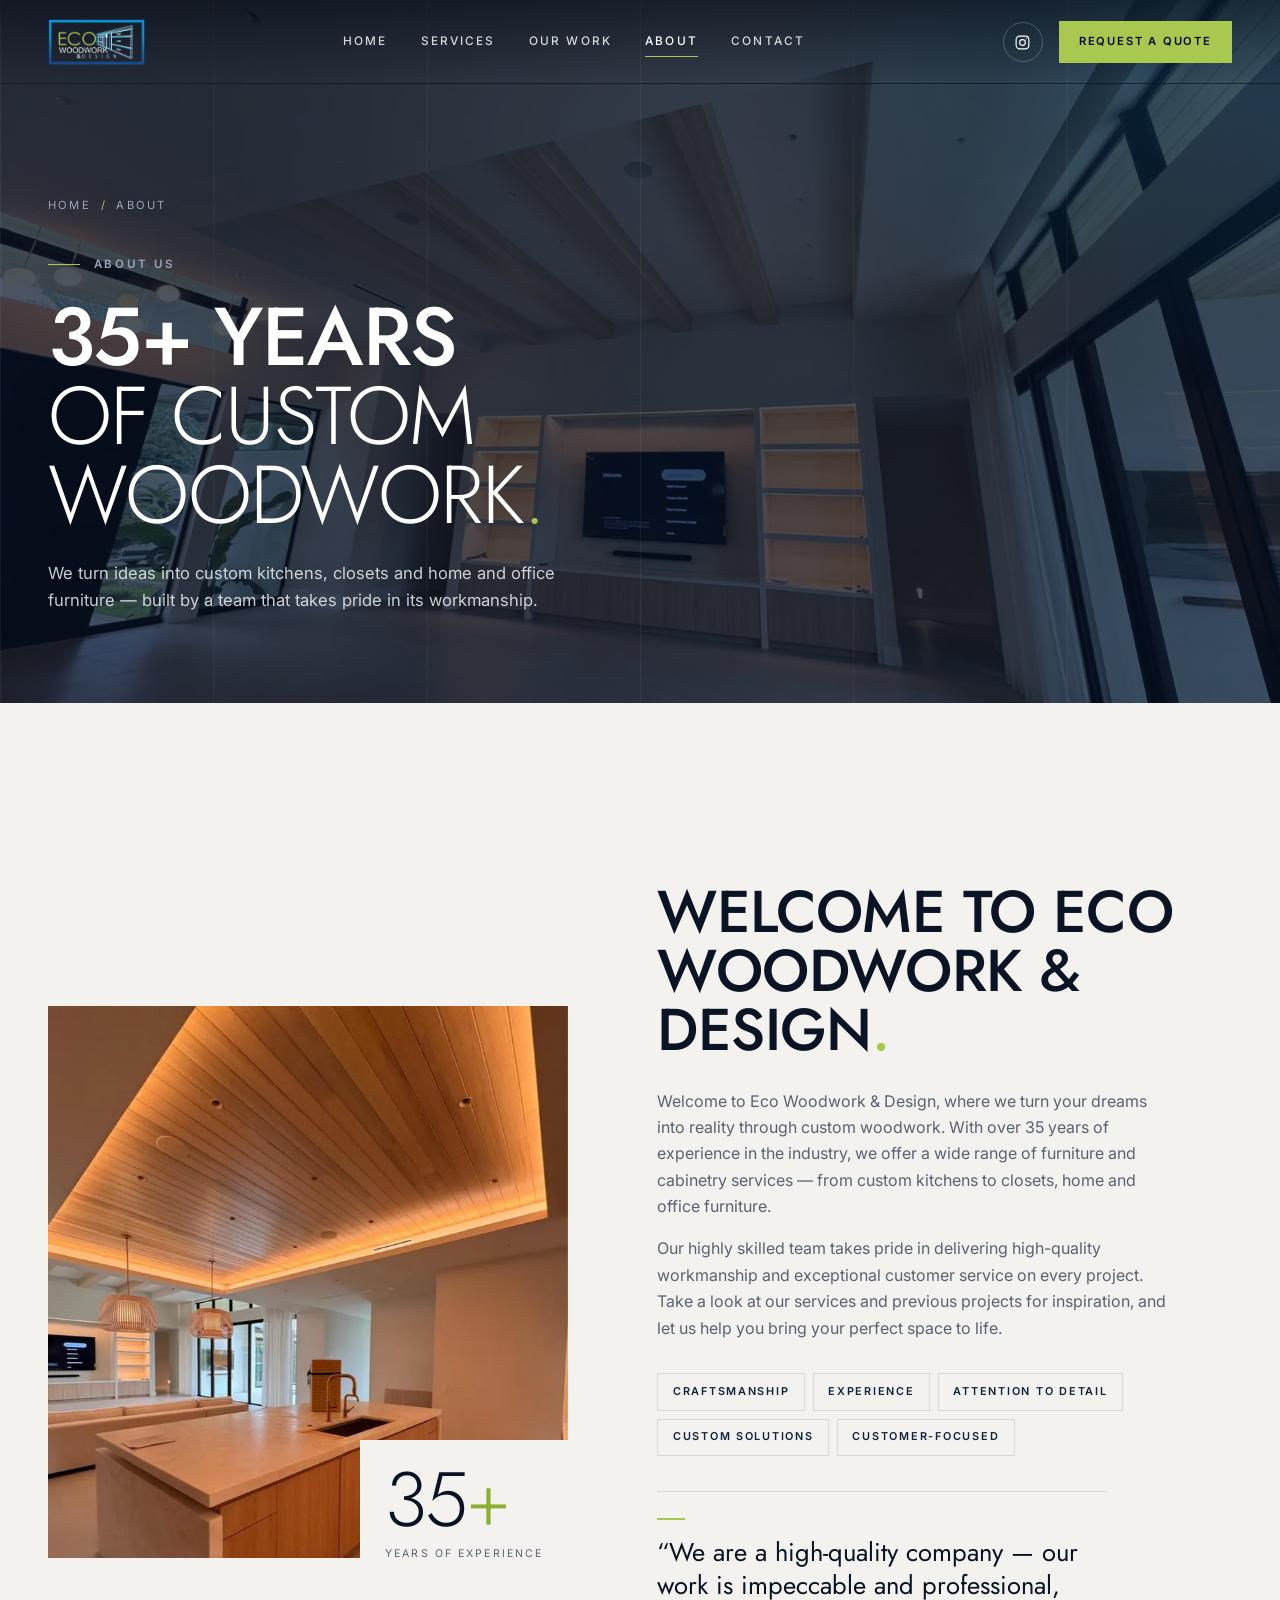
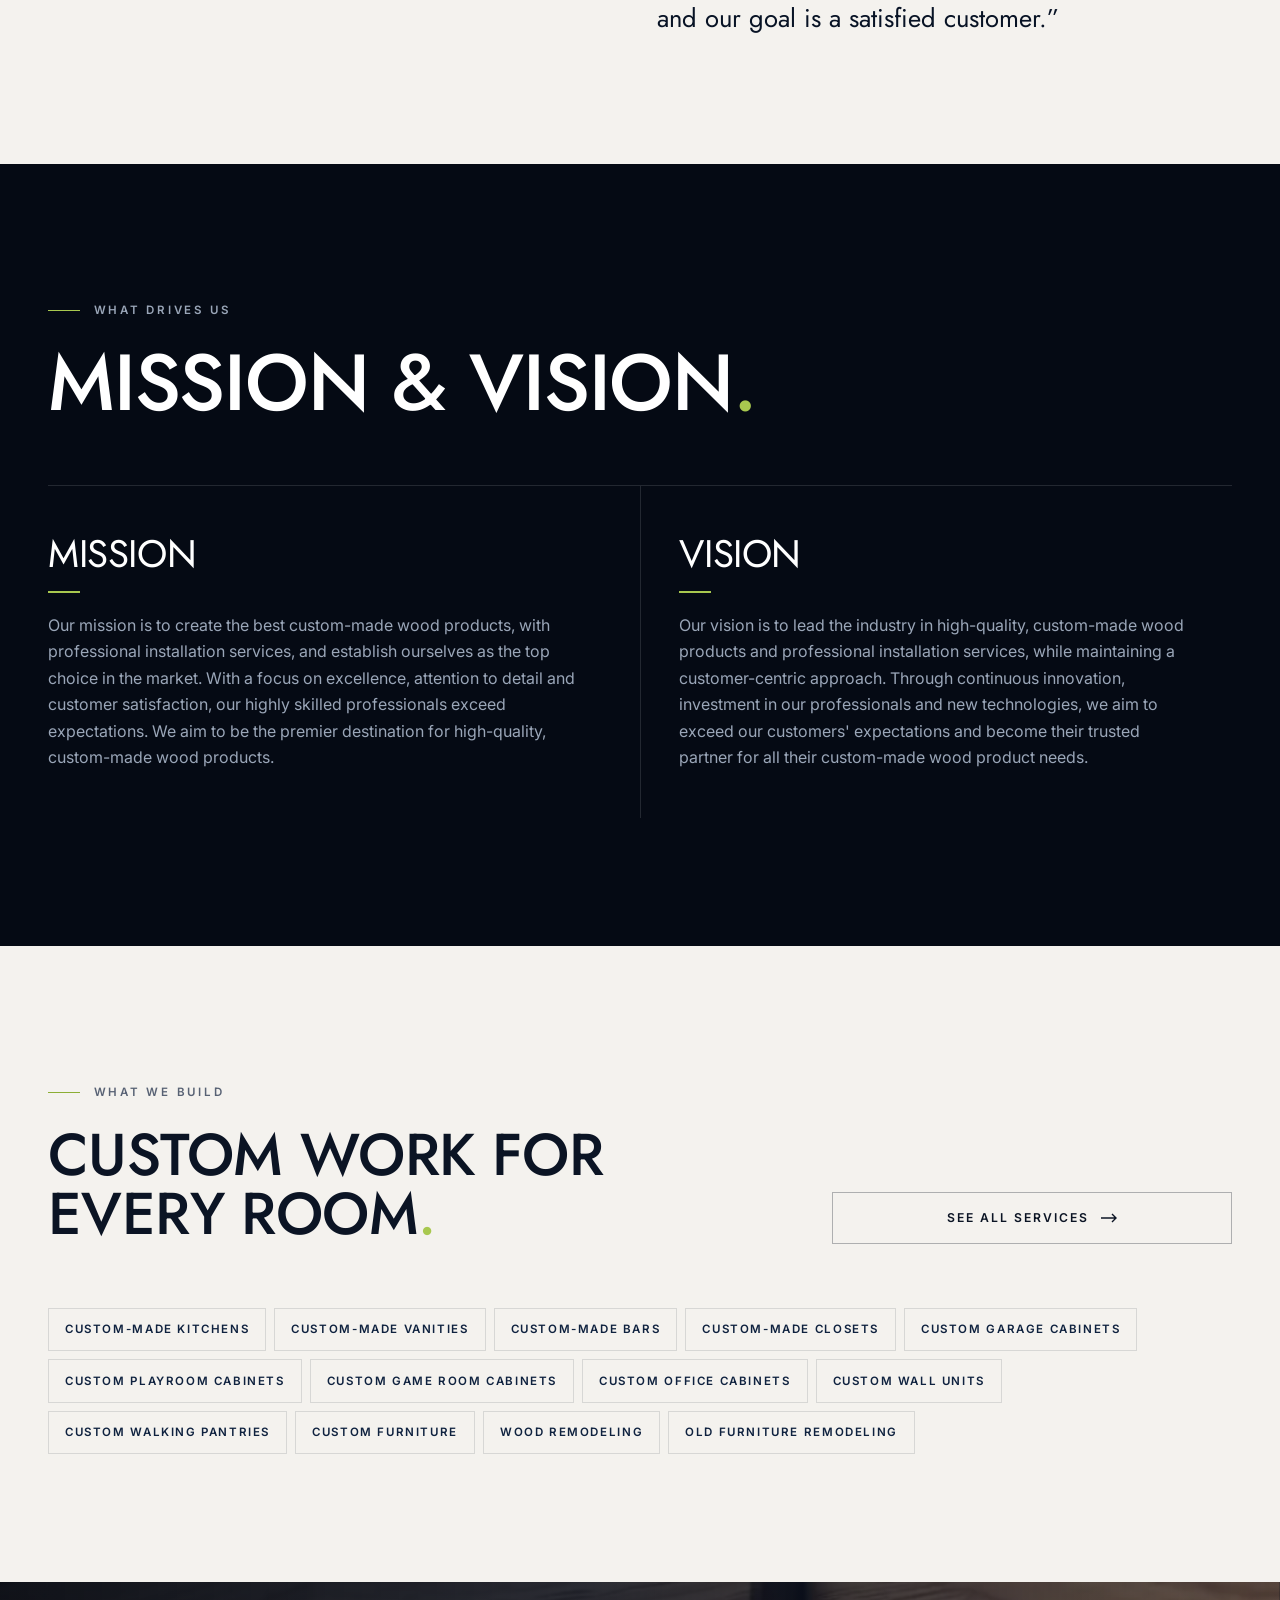
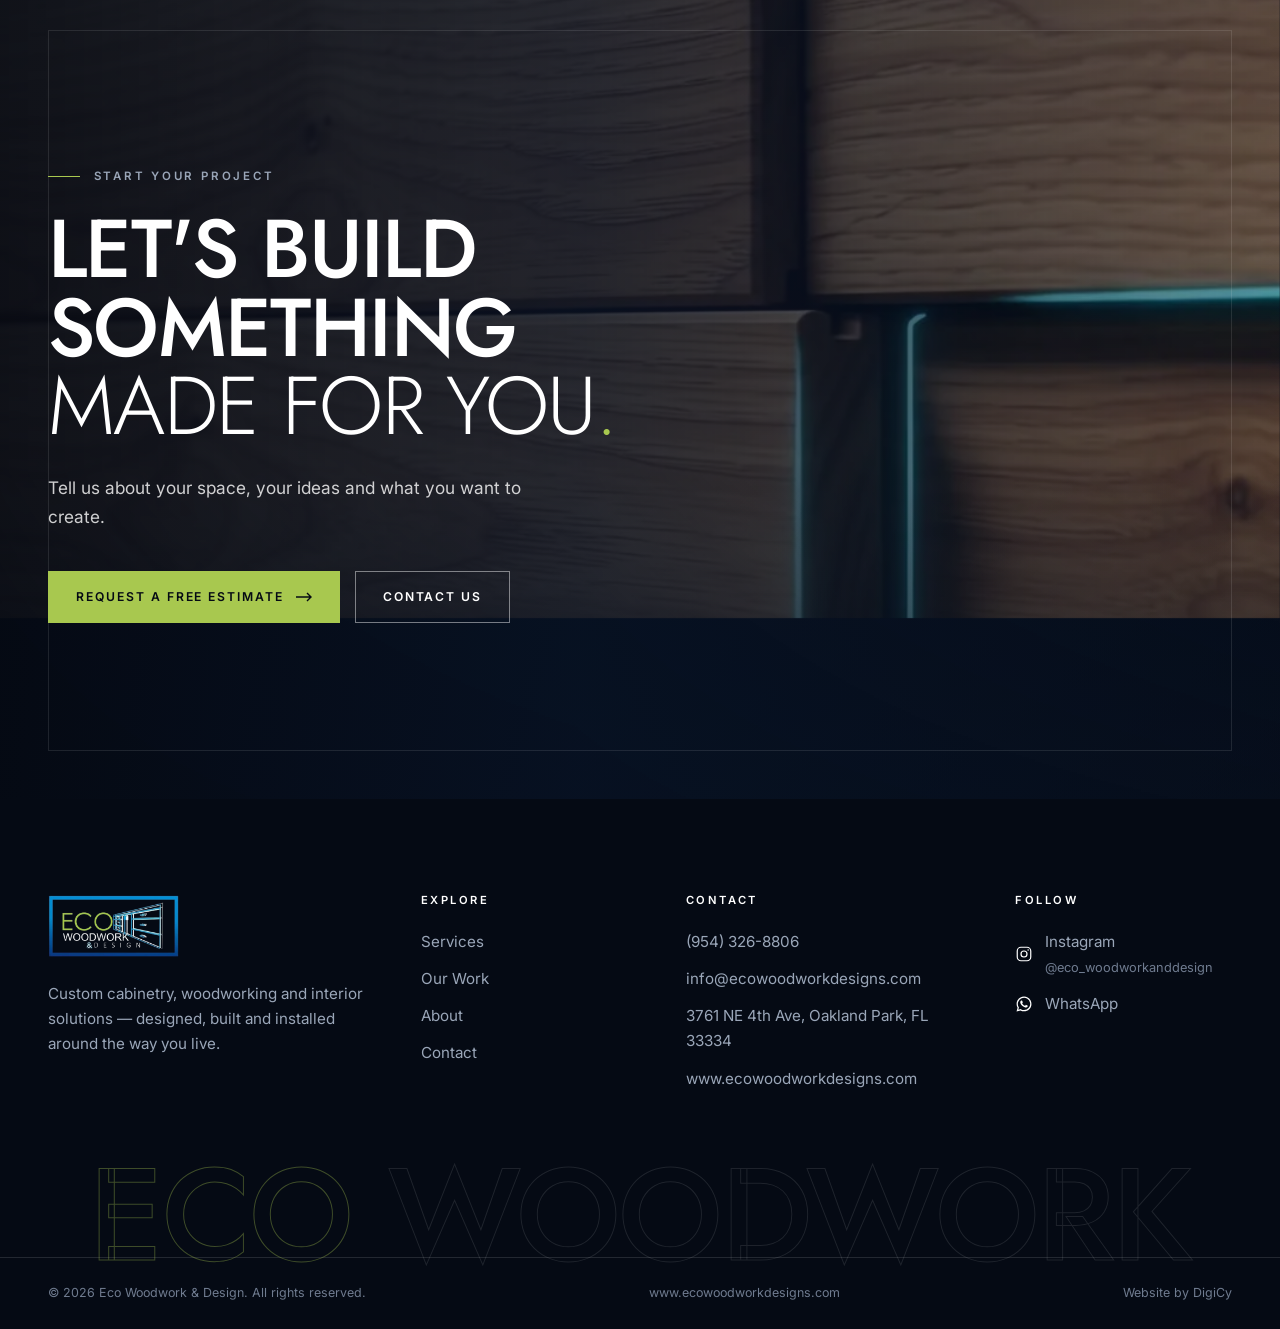
==== commit eaec59f9: "Dar protagonismo al proyecto de roble blanco en todo el sitio - Inicio: el portafolio "Crafted for y" ====
--- a/about/index.html
+++ b/about/index.html
@@ -20,7 +20,7 @@
 <link rel="preconnect" href="https://fonts.googleapis.com" />
 <link rel="preconnect" href="https://fonts.gstatic.com" crossorigin />
 <link href="https://fonts.googleapis.com/css2?family=Inter:wght@400;500;600&amp;family=Jost:wght@300;400;500&amp;display=swap" rel="stylesheet" />
-<link rel="stylesheet" href="/css/styles.css?v=2" />
+<link rel="stylesheet" href="/css/styles.css?v=3" />
 <script>document.documentElement.classList.add('js')</script>
 </head>
 <body>
@@ -60,7 +60,7 @@
 <main id="main">
 
 <section class="page-hero">
-  <div class="page-hero-media"><img src="/assets/images/gallery/wall-units/wall-unit-06.webp" alt="" width="1600" height="1200" fetchpriority="high" /></div>
+  <div class="page-hero-media"><img src="/assets/images/gallery/wall-units/wall-unit-11.webp" alt="" width="1600" height="1200" fetchpriority="high" /></div>
   <div class="container">
     <nav class="breadcrumbs" aria-label="Breadcrumb"><a href="/">Home</a><span aria-hidden="true">/</span><span>About</span></nav>
     <p class="eyebrow" data-reveal>About us</p>
@@ -73,7 +73,7 @@
   <div class="container about-grid">
     <div class="about-visual">
       <div class="parallax" data-reveal="mask">
-        <img data-parallax="0.1" src="/assets/images/gallery/kitchens/kitchen-06-800.webp" srcset="/assets/images/gallery/kitchens/kitchen-06-800.webp 800w, /assets/images/gallery/kitchens/kitchen-06.webp 1600w" sizes="(max-width: 900px) 90vw, 45vw" alt="Navy custom kitchen island built by Eco Woodwork &amp; Design" width="800" height="600" loading="lazy" decoding="async" />
+        <img data-parallax="0.1" src="/assets/images/gallery/kitchens/kitchen-09-800.webp" srcset="/assets/images/gallery/kitchens/kitchen-09-800.webp 800w, /assets/images/gallery/kitchens/kitchen-09.webp 1200w" sizes="(max-width: 900px) 90vw, 45vw" alt="White oak kitchen island under a lit wood-slat ceiling by Eco Woodwork &amp; Design" width="800" height="1067" loading="lazy" decoding="async" />
       </div>
       <div class="tag" data-reveal style="--d:2"><strong>35<span>+</span></strong><small>Years of experience</small></div>
     </div>
@@ -186,6 +186,6 @@
   </div>
 </footer>
 
-<script src="/js/main.js?v=2" defer></script>
+<script src="/js/main.js?v=3" defer></script>
 </body>
 </html>
--- a/css/styles.css
+++ b/css/styles.css
@@ -369,6 +369,17 @@
 .hero-video{ opacity:0; transition:opacity 1.2s var(--ease); }
 .hero-video.is-playing{ opacity:1; }
 
+/* Scroll-driven hero: the wrapper adds scroll distance, the hero stays pinned
+   while main.js maps scroll progress to the video's currentTime. */
+.hero-scroll{ position:relative; height:260vh; }
+.hero-scroll > .hero{ position:sticky; top:0; height:100vh; height:100svh; min-height:0; }
+.hero-scroll.is-static{ height:auto; }
+.hero-scroll.is-static > .hero{ position:relative; height:auto; min-height:100vh; min-height:100svh; }
+.hero-progress{ position:absolute; left:0; right:0; bottom:0; height:2px; background:rgba(255,255,255,.08); }
+.hero-progress span{ display:block; height:100%; background:linear-gradient(90deg, var(--cyan), var(--lime)); transform-origin:left; transform:scaleX(var(--p, 0)); }
+.hero-scroll.is-static .hero-progress{ display:none; }
+@media (max-width:760px){ .hero-scroll{ height:220vh; } }
+
 @media (max-width:760px){
   .hero-overlay{
     background:linear-gradient(180deg, rgba(5,10,20,.55) 0%, rgba(8,19,37,.12) 30%, rgba(8,19,37,.35) 58%, rgba(5,10,20,.92) 100%);
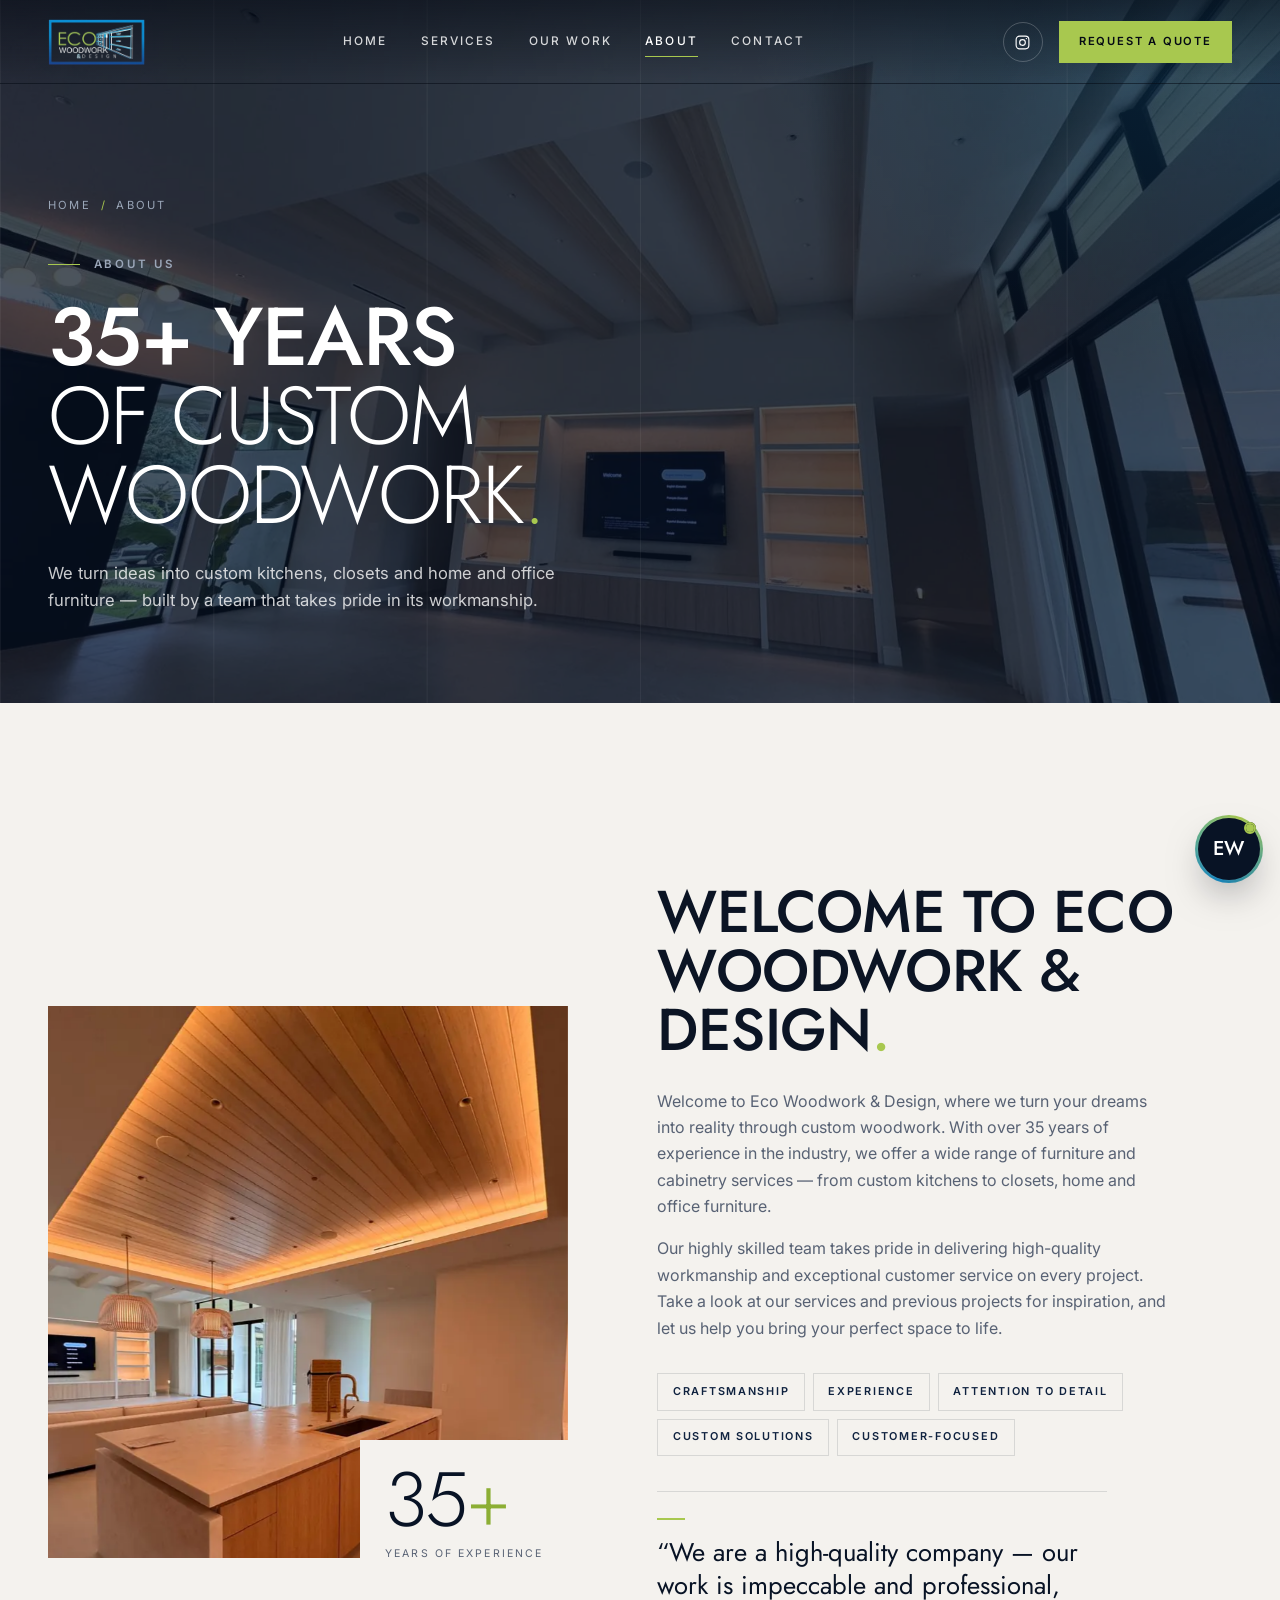
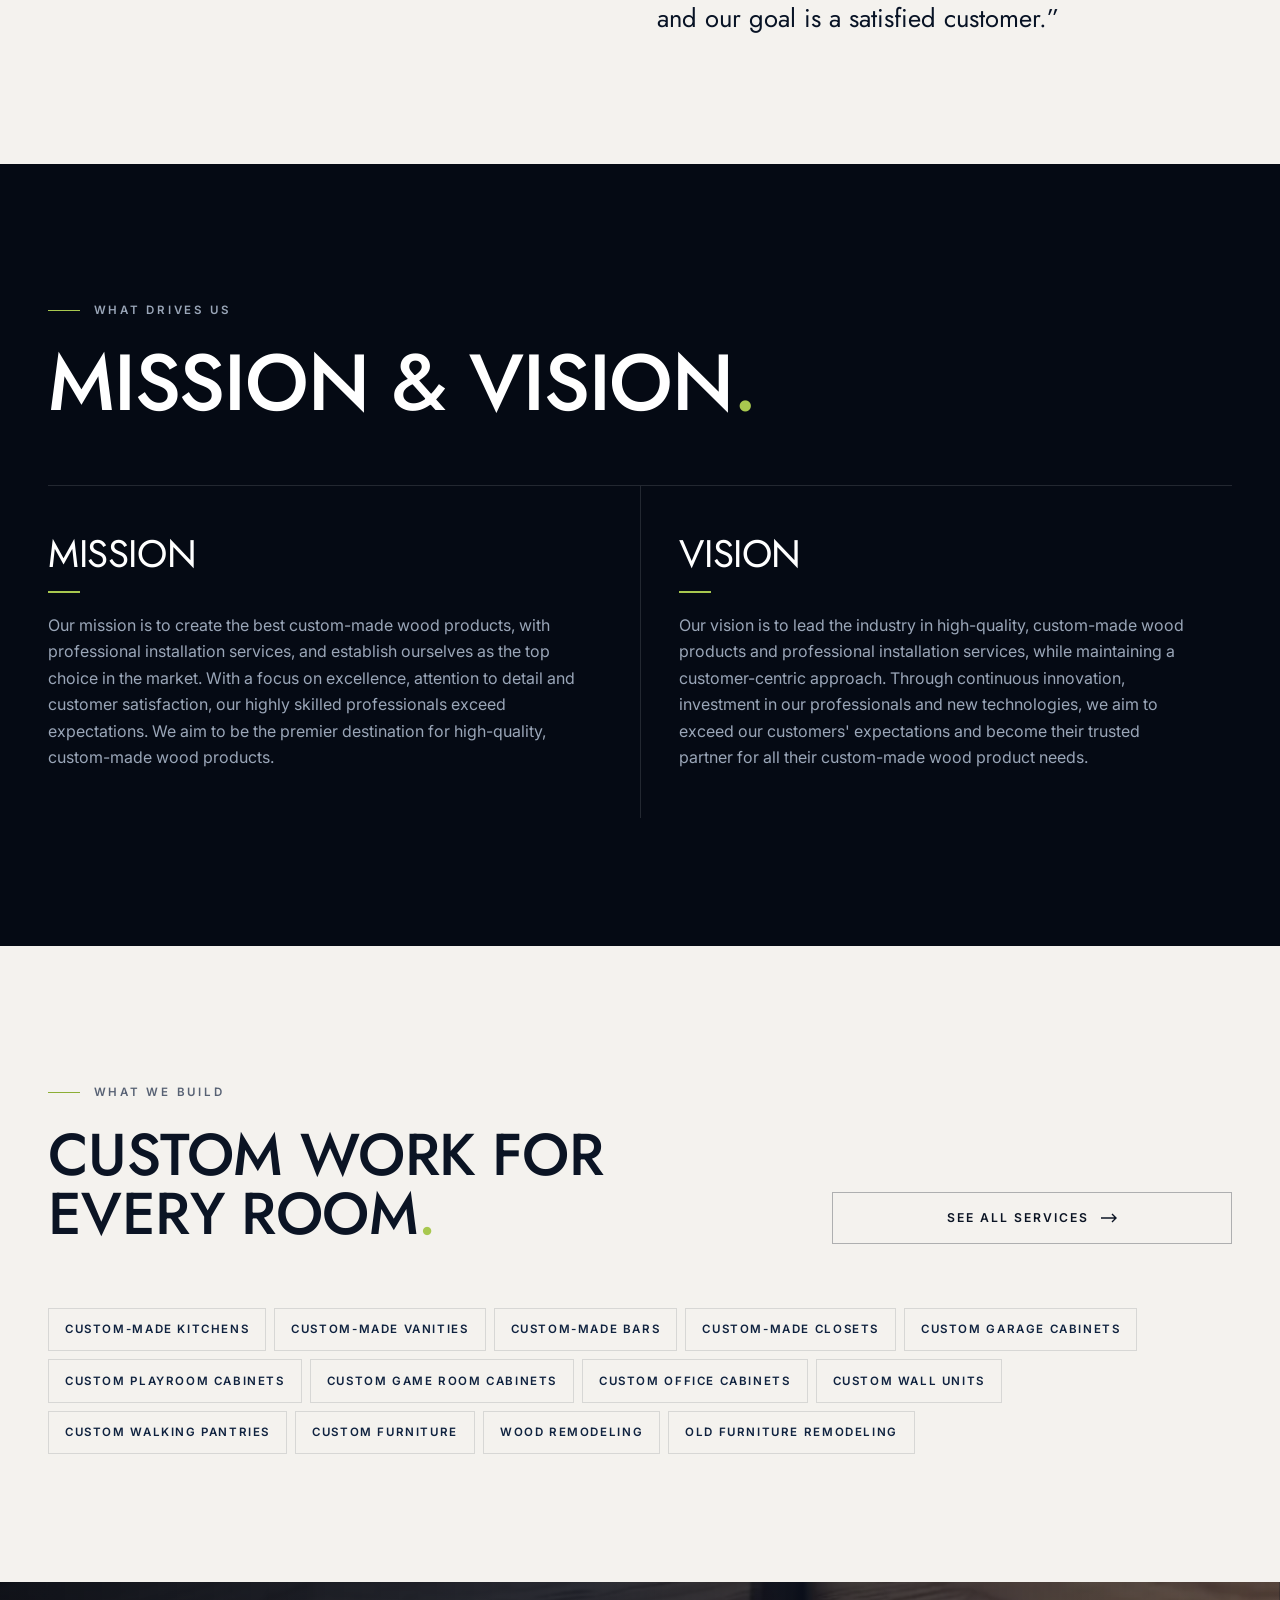
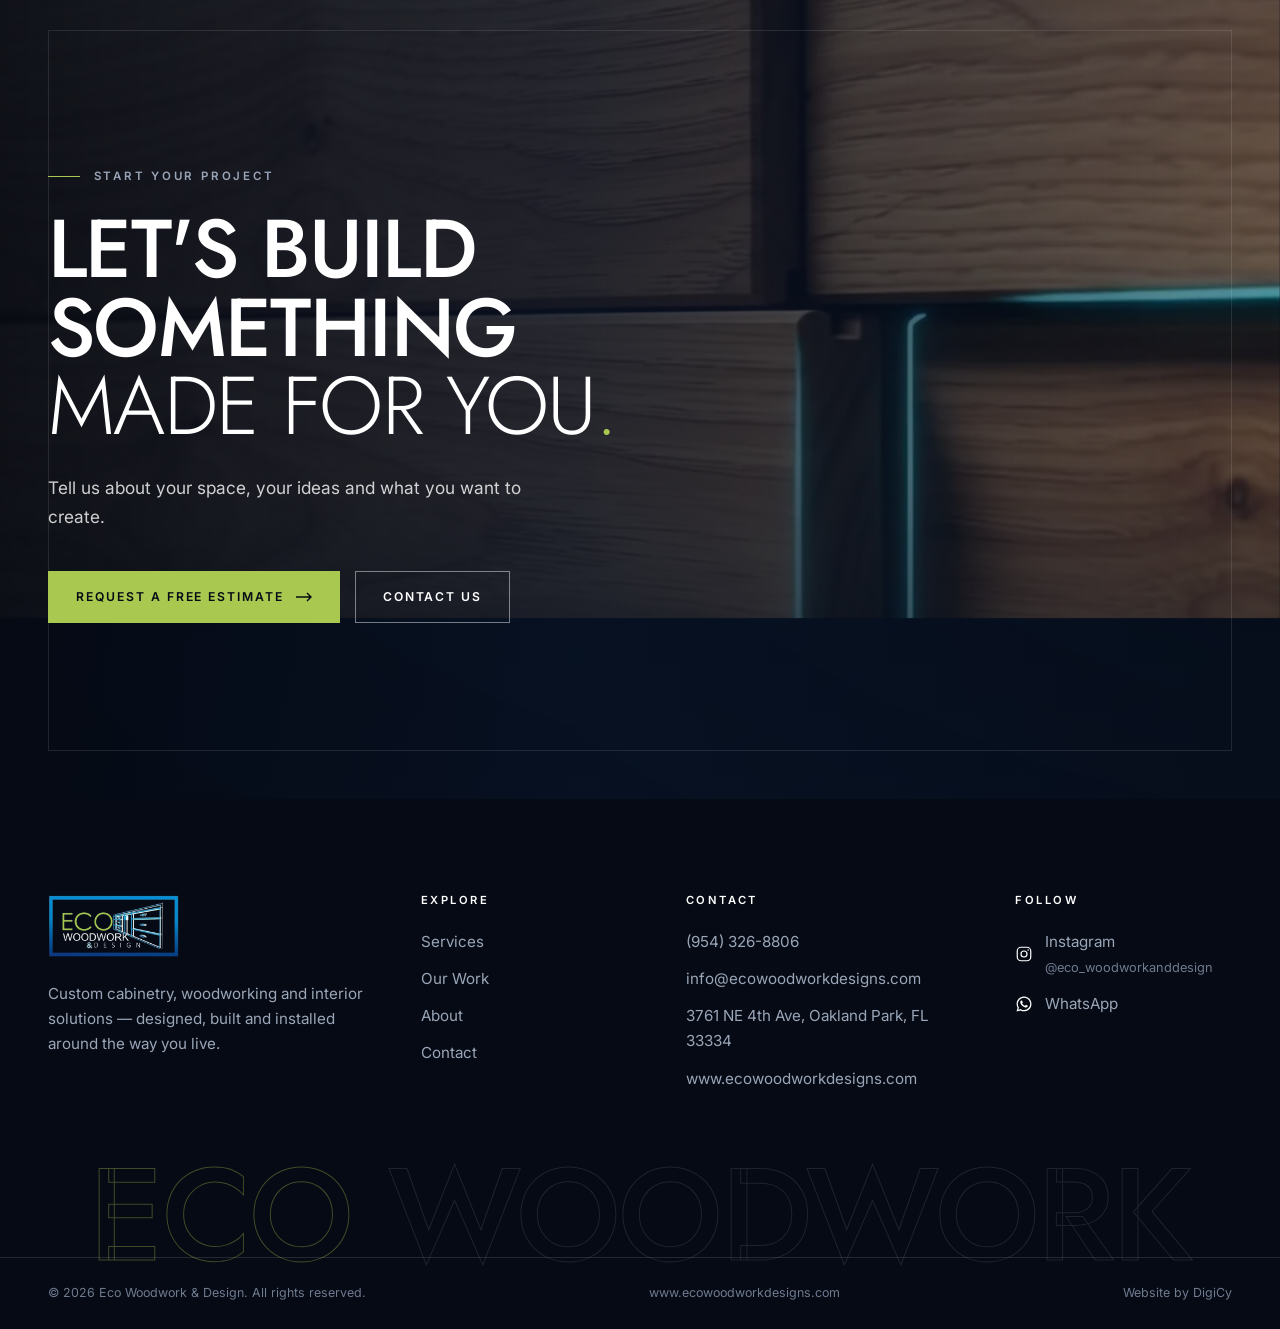
==== commit a8a31983: "Agregar asistente flotante "EW" con salida a WhatsApp - Botón flotante con las iniciales EW (navy co" ====
--- a/about/index.html
+++ b/about/index.html
@@ -20,7 +20,7 @@
 <link rel="preconnect" href="https://fonts.googleapis.com" />
 <link rel="preconnect" href="https://fonts.gstatic.com" crossorigin />
 <link href="https://fonts.googleapis.com/css2?family=Inter:wght@400;500;600&amp;family=Jost:wght@300;400;500&amp;display=swap" rel="stylesheet" />
-<link rel="stylesheet" href="/css/styles.css?v=3" />
+<link rel="stylesheet" href="/css/styles.css?v=4" />
 <script>document.documentElement.classList.add('js')</script>
 </head>
 <body>
@@ -187,5 +187,6 @@
 </footer>
 
 <script src="/js/main.js?v=3" defer></script>
+<script src="/js/chat.js?v=1" defer></script>
 </body>
 </html>
--- a/css/styles.css
+++ b/css/styles.css
@@ -976,3 +976,94 @@
 .contact-list svg{ width:17px; height:17px; }
 .map-wrap{ margin-top:1.5rem; border:1px solid var(--line-dark); }
 .map-wrap iframe{ display:block; width:100%; height:240px; border:0; filter:grayscale(.4) contrast(1.05); }
+
+/* ============================================================
+   EW ASSISTANT (floating chat)
+   ============================================================ */
+.ew-chat{ position:fixed; right:max(1.25rem, env(safe-area-inset-right)); bottom:max(1.25rem, env(safe-area-inset-bottom)); z-index:1500; font-family:var(--font-body); }
+.ew-fab{
+  position:relative; width:62px; height:62px; border-radius:50%; border:0; padding:0; cursor:pointer;
+  background:var(--navy-900); color:var(--white);
+  box-shadow:0 18px 40px -12px rgba(5,10,20,.55), 0 0 0 1px rgba(255,255,255,.08);
+  display:grid; place-items:center;
+  opacity:0; transform:translateY(24px) scale(.85); pointer-events:none;
+  transition:opacity .45s var(--ease-out), transform .55s var(--ease-out), box-shadow .3s var(--ease);
+}
+.ew-fab::before{
+  content:''; position:absolute; inset:-3px; border-radius:50%; z-index:-1;
+  background:conic-gradient(from 200deg, var(--cyan), var(--lime), var(--cyan));
+}
+.ew-chat.is-visible .ew-fab{ opacity:1; transform:none; pointer-events:auto; }
+.ew-fab:hover{ box-shadow:0 22px 46px -12px rgba(5,10,20,.65), 0 0 0 6px rgba(168,200,79,.18); }
+.ew-fab-mark{ font-family:var(--font-head); font-weight:500; font-size:1.25rem; letter-spacing:.04em; line-height:1; transition:opacity .25s, transform .35s var(--ease-out); }
+.ew-fab-close{ position:absolute; inset:0; display:grid; place-items:center; opacity:0; transform:rotate(-90deg); transition:opacity .25s, transform .35s var(--ease-out); }
+.ew-fab-close svg{ width:16px; height:16px; }
+.ew-chat.is-open .ew-fab-mark{ opacity:0; transform:scale(.6); }
+.ew-chat.is-open .ew-fab-close{ opacity:1; transform:none; }
+.ew-fab-dot{ position:absolute; top:4px; right:4px; width:12px; height:12px; border-radius:50%; background:var(--lime); border:2px solid var(--navy-900); }
+.ew-fab-dot::after{ content:''; position:absolute; inset:-2px; border-radius:50%; border:2px solid var(--lime); animation:ewPulse 2.4s var(--ease) infinite; }
+.ew-chat.is-open .ew-fab-dot{ display:none; }
+@keyframes ewPulse{ from{ transform:scale(1); opacity:.8; } to{ transform:scale(2.2); opacity:0; } }
+body.nav-open .ew-chat{ display:none; }
+
+.ew-panel{
+  position:absolute; right:0; bottom:78px; width:min(380px, calc(100vw - 2.5rem)); height:min(560px, calc(100vh - 140px)); height:min(560px, calc(100dvh - 140px));
+  display:flex; flex-direction:column; background:var(--paper); color:var(--ink);
+  border:1px solid var(--line); box-shadow:0 30px 70px -20px rgba(5,10,20,.5); overflow:hidden;
+  transform-origin:bottom right; animation:ewIn .45s var(--ease-out);
+}
+.ew-panel[hidden]{ display:none; }
+@keyframes ewIn{ from{ opacity:0; transform:translateY(12px) scale(.96); } to{ opacity:1; transform:none; } }
+.ew-head{ display:flex; align-items:center; gap:.75rem; padding:.9rem 1rem; background:var(--navy-900); color:var(--white); position:relative; }
+.ew-head::after{ content:''; position:absolute; left:0; right:0; bottom:0; height:2px; background:linear-gradient(90deg, var(--cyan), var(--lime)); }
+.ew-avatar{ flex:none; width:38px; height:38px; border-radius:50%; display:grid; place-items:center; font-family:var(--font-head); font-size:.9rem; letter-spacing:.04em; background:var(--navy-700); box-shadow:inset 0 0 0 1.5px var(--lime); }
+.ew-head-text{ flex:1; min-width:0; line-height:1.25; }
+.ew-head-text strong{ display:block; font-family:var(--font-head); font-weight:500; font-size:1rem; letter-spacing:.02em; }
+.ew-head-text small{ display:flex; align-items:center; gap:.4rem; font-size:.72rem; color:var(--muted-dark); }
+.ew-head-text small::before{ content:''; width:7px; height:7px; border-radius:50%; background:var(--lime); }
+.ew-head-wa, .ew-close{ flex:none; width:36px; height:36px; border-radius:50%; display:grid; place-items:center; color:var(--white); background:transparent; border:1px solid var(--line-dark); transition:all .25s var(--ease); }
+.ew-head-wa svg{ width:17px; height:17px; }
+.ew-close svg{ width:12px; height:12px; }
+.ew-head-wa:hover{ background:#25d366; border-color:#25d366; }
+.ew-close:hover{ background:var(--white); color:var(--navy-900); }
+
+.ew-log{ flex:1; overflow-y:auto; padding:1rem; display:flex; flex-direction:column; gap:.7rem; overscroll-behavior:contain; }
+.ew-msg{ display:flex; flex-direction:column; max-width:88%; }
+.ew-bot{ align-self:flex-start; }
+.ew-user{ align-self:flex-end; align-items:flex-end; }
+.ew-bubble{ padding:.7rem .9rem; font-size:.9rem; line-height:1.5; }
+.ew-bot .ew-bubble{ background:var(--white); border:1px solid var(--line); border-radius:2px 14px 14px 14px; }
+.ew-user .ew-bubble{ background:var(--navy-900); color:var(--white); border-radius:14px 2px 14px 14px; }
+.ew-actions{ display:flex; flex-wrap:wrap; gap:.4rem; margin-top:.5rem; }
+.ew-action{ display:inline-flex; align-items:center; gap:.45rem; min-height:36px; padding:.45rem .8rem; font-size:.75rem; font-weight:600; border:1px solid var(--line); background:var(--white); color:var(--navy-900); transition:all .25s var(--ease); }
+.ew-action:hover{ border-color:var(--navy-900); }
+.ew-action-wa{ background:#25d366; border-color:#25d366; color:#fff; }
+.ew-action-wa:hover{ background:#1ebe5a; border-color:#1ebe5a; }
+.ew-action svg{ width:15px; height:15px; flex:none; }
+.ew-typing .ew-bubble{ display:flex; gap:4px; padding:.85rem 1rem; }
+.ew-typing i{ width:6px; height:6px; border-radius:50%; background:var(--muted); animation:ewDot 1s infinite; }
+.ew-typing i:nth-child(2){ animation-delay:.15s; }
+.ew-typing i:nth-child(3){ animation-delay:.3s; }
+@keyframes ewDot{ 0%,80%,100%{ opacity:.3; transform:none; } 40%{ opacity:1; transform:translateY(-3px); } }
+
+.ew-chips{ display:flex; gap:.4rem; padding:.2rem 1rem .7rem; overflow-x:auto; scrollbar-width:none; }
+.ew-chips::-webkit-scrollbar{ display:none; }
+.ew-chip{ flex:none; min-height:34px; padding:.4rem .8rem; border:1px solid var(--line); background:transparent; border-radius:999px; font-size:.75rem; font-weight:600; color:var(--navy-800); transition:all .25s var(--ease); }
+.ew-chip:hover{ border-color:var(--lime-deep); background:rgba(168,200,79,.14); }
+.ew-form{ display:flex; gap:.5rem; padding:.7rem 1rem; border-top:1px solid var(--line); background:var(--white); }
+.ew-input{ flex:1; border:0; border-bottom:0; padding:.6rem 0; font-size:16px; background:transparent; }
+.ew-input:focus{ box-shadow:none; }
+.ew-send{ flex:none; width:42px; height:42px; border:0; border-radius:50%; background:var(--lime); color:var(--navy-950); display:grid; place-items:center; transition:background .25s var(--ease); }
+.ew-send:hover{ background:var(--navy-900); color:var(--white); }
+.ew-send svg{ width:16px; height:16px; }
+.ew-note{ margin:0; padding:.35rem 1rem .6rem; background:var(--white); font-size:.66rem; color:var(--muted); text-align:center; }
+
+@media (max-width:640px){
+  .ew-chat{ right:1rem; bottom:max(1rem, env(safe-area-inset-bottom)); }
+  .ew-fab{ width:58px; height:58px; }
+  .ew-panel{ position:fixed; left:.6rem; right:.6rem; bottom:calc(max(1rem, env(safe-area-inset-bottom)) + 70px); width:auto; height:min(70vh, 560px); height:min(72dvh, 560px); }
+}
+@media (prefers-reduced-motion: reduce){
+  .ew-fab, .ew-panel{ transition:none; animation:none; }
+  .ew-fab-dot::after{ animation:none; }
+}
